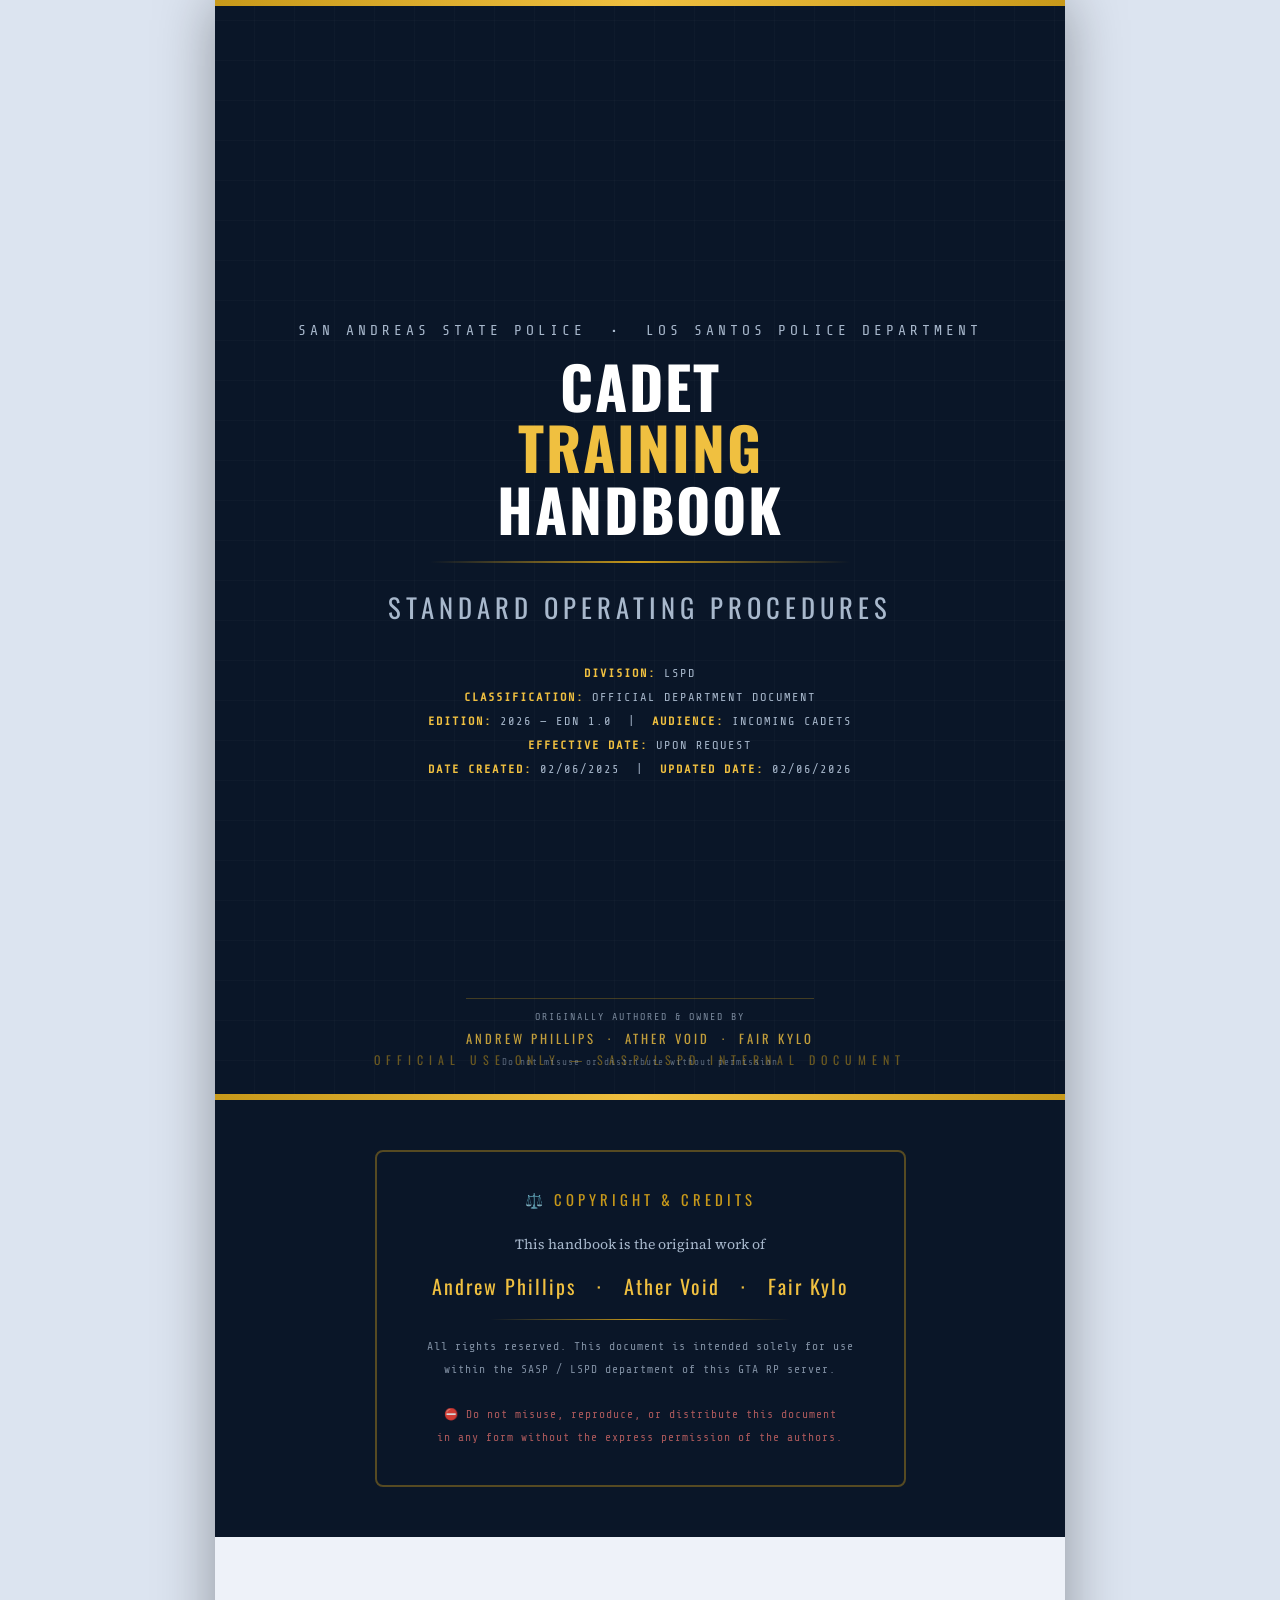
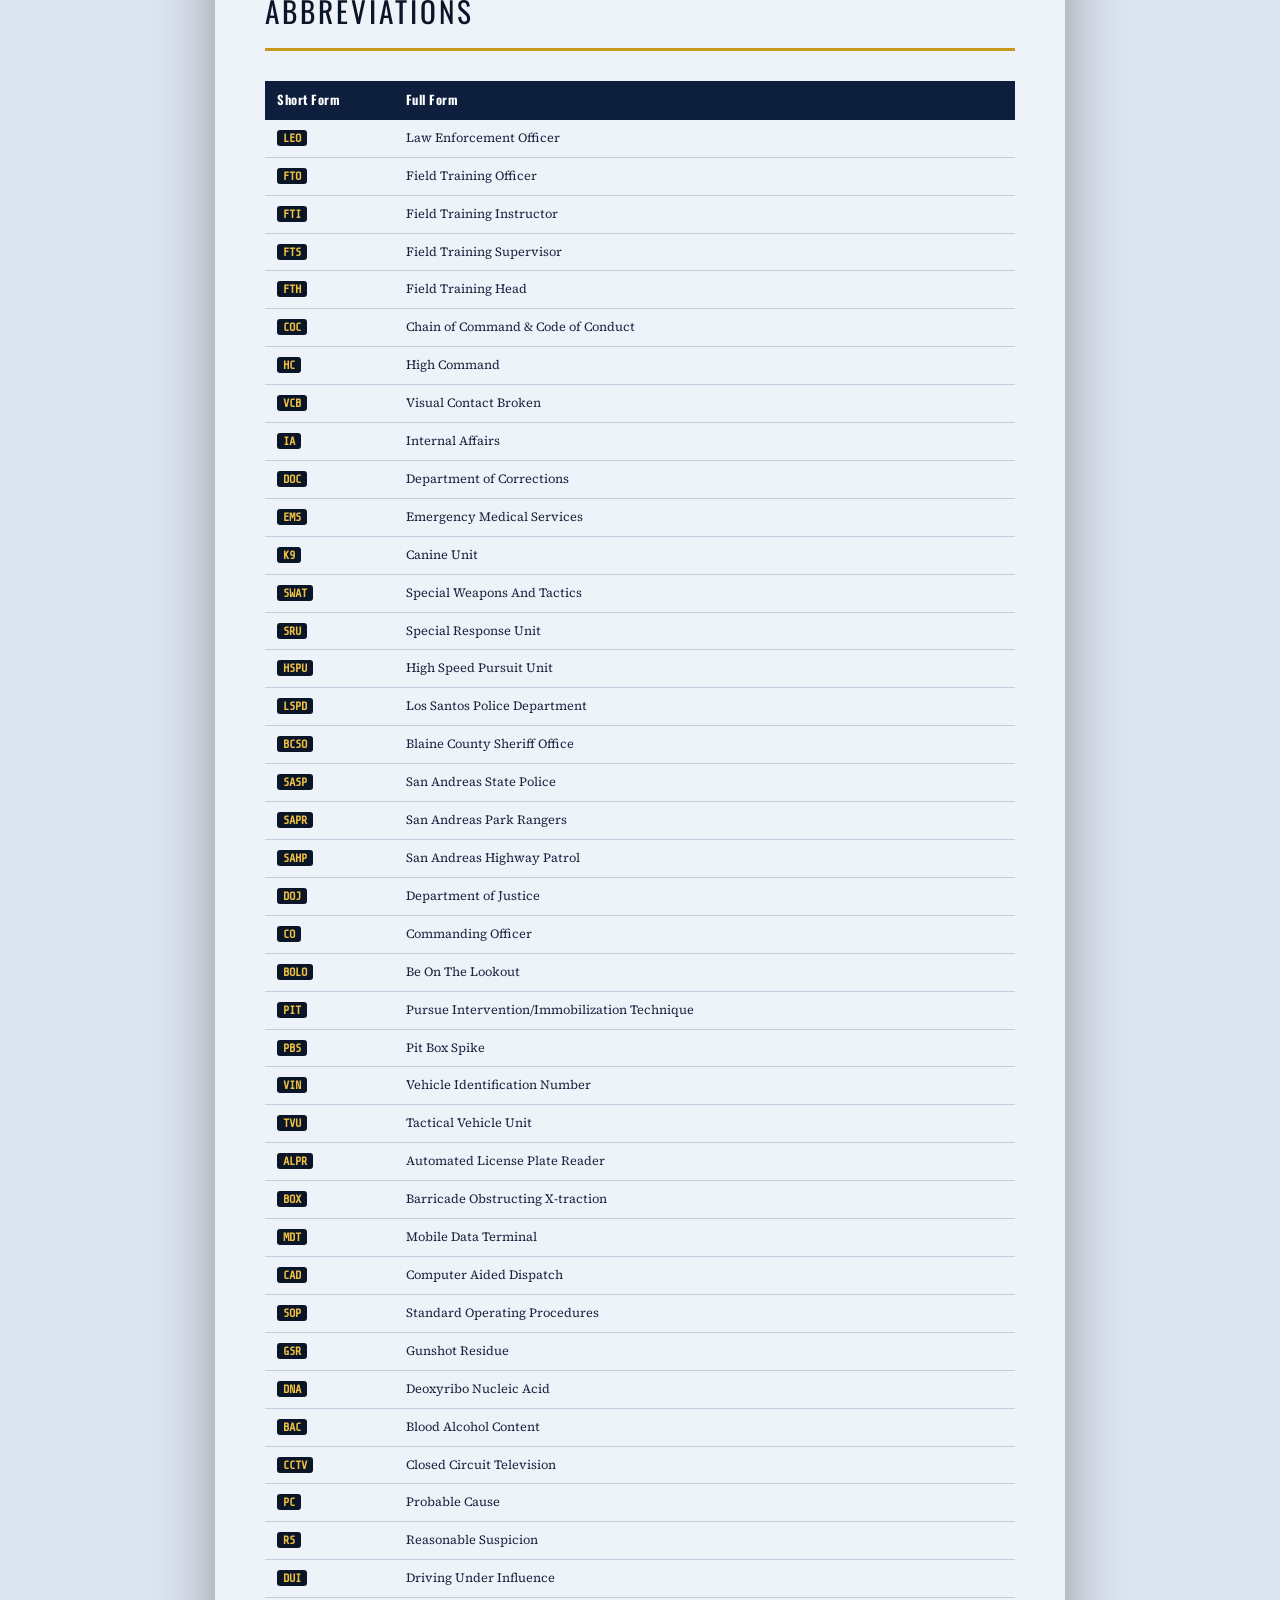
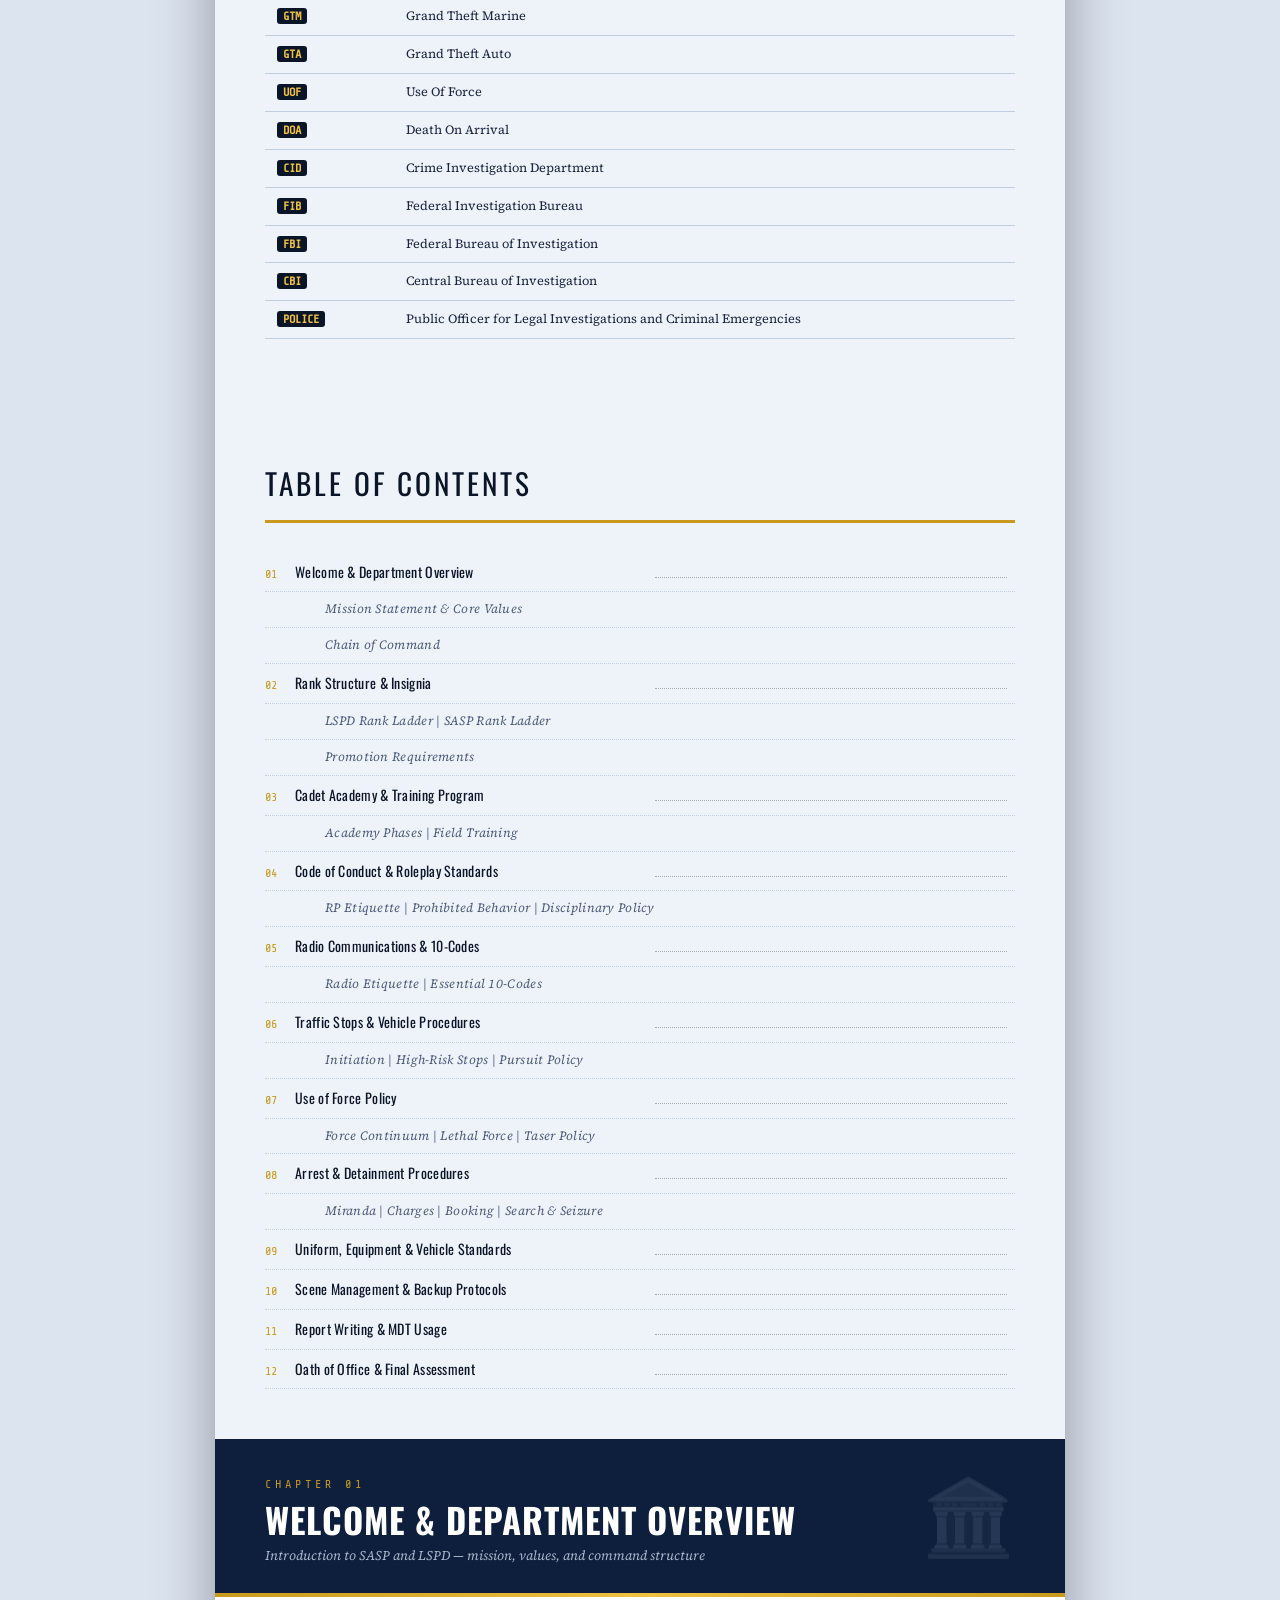
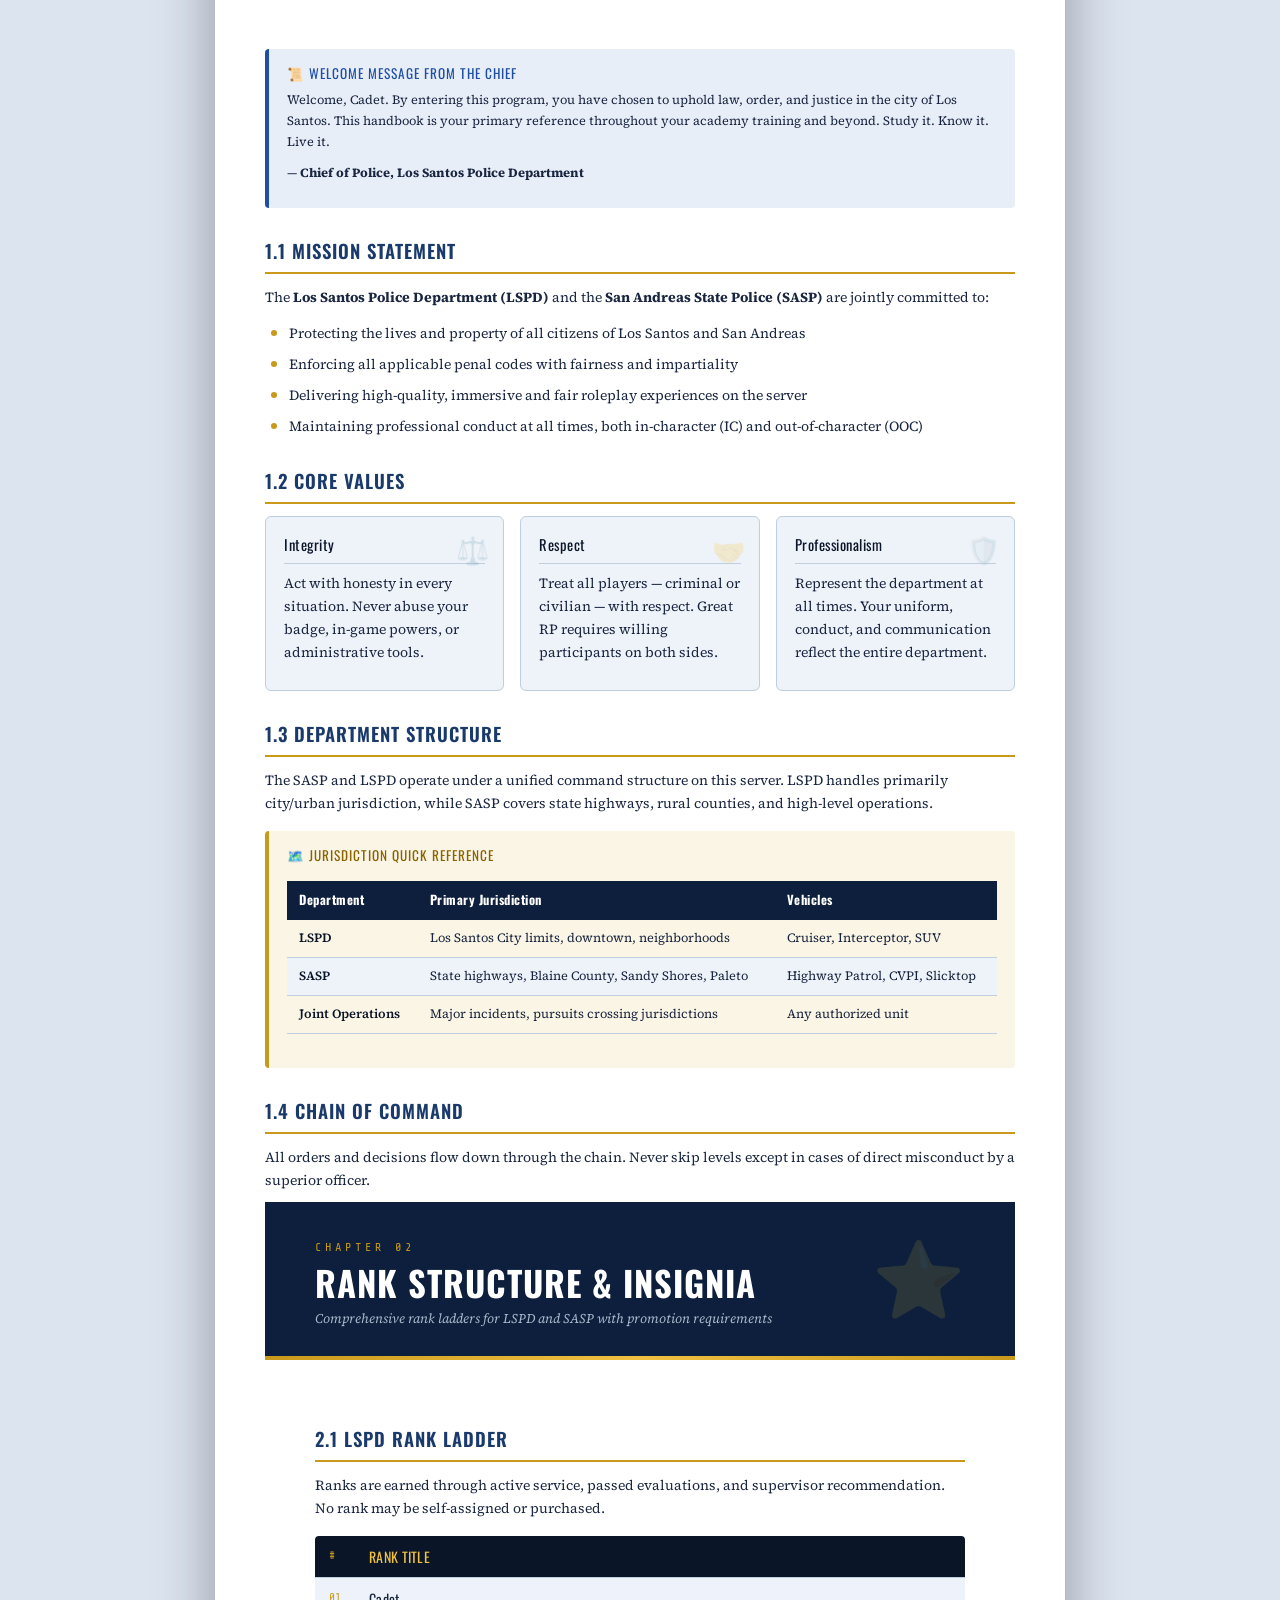
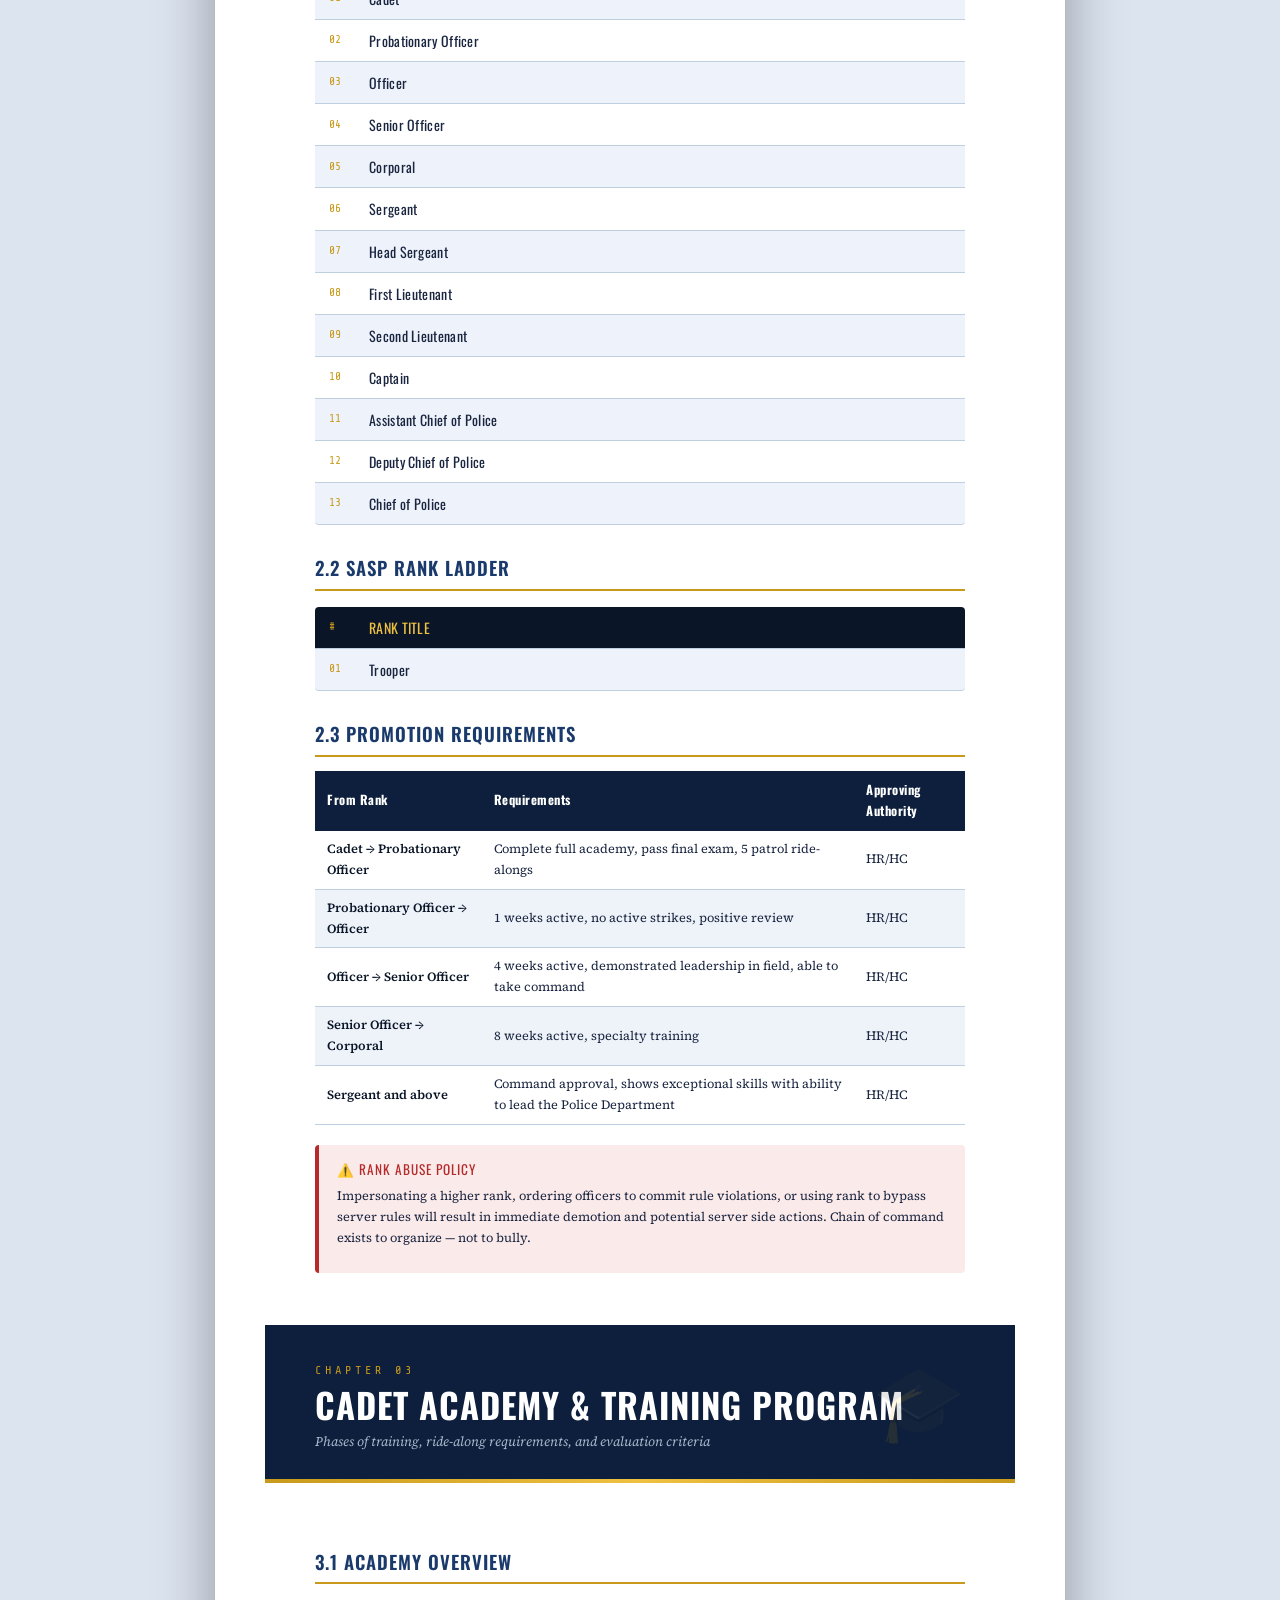
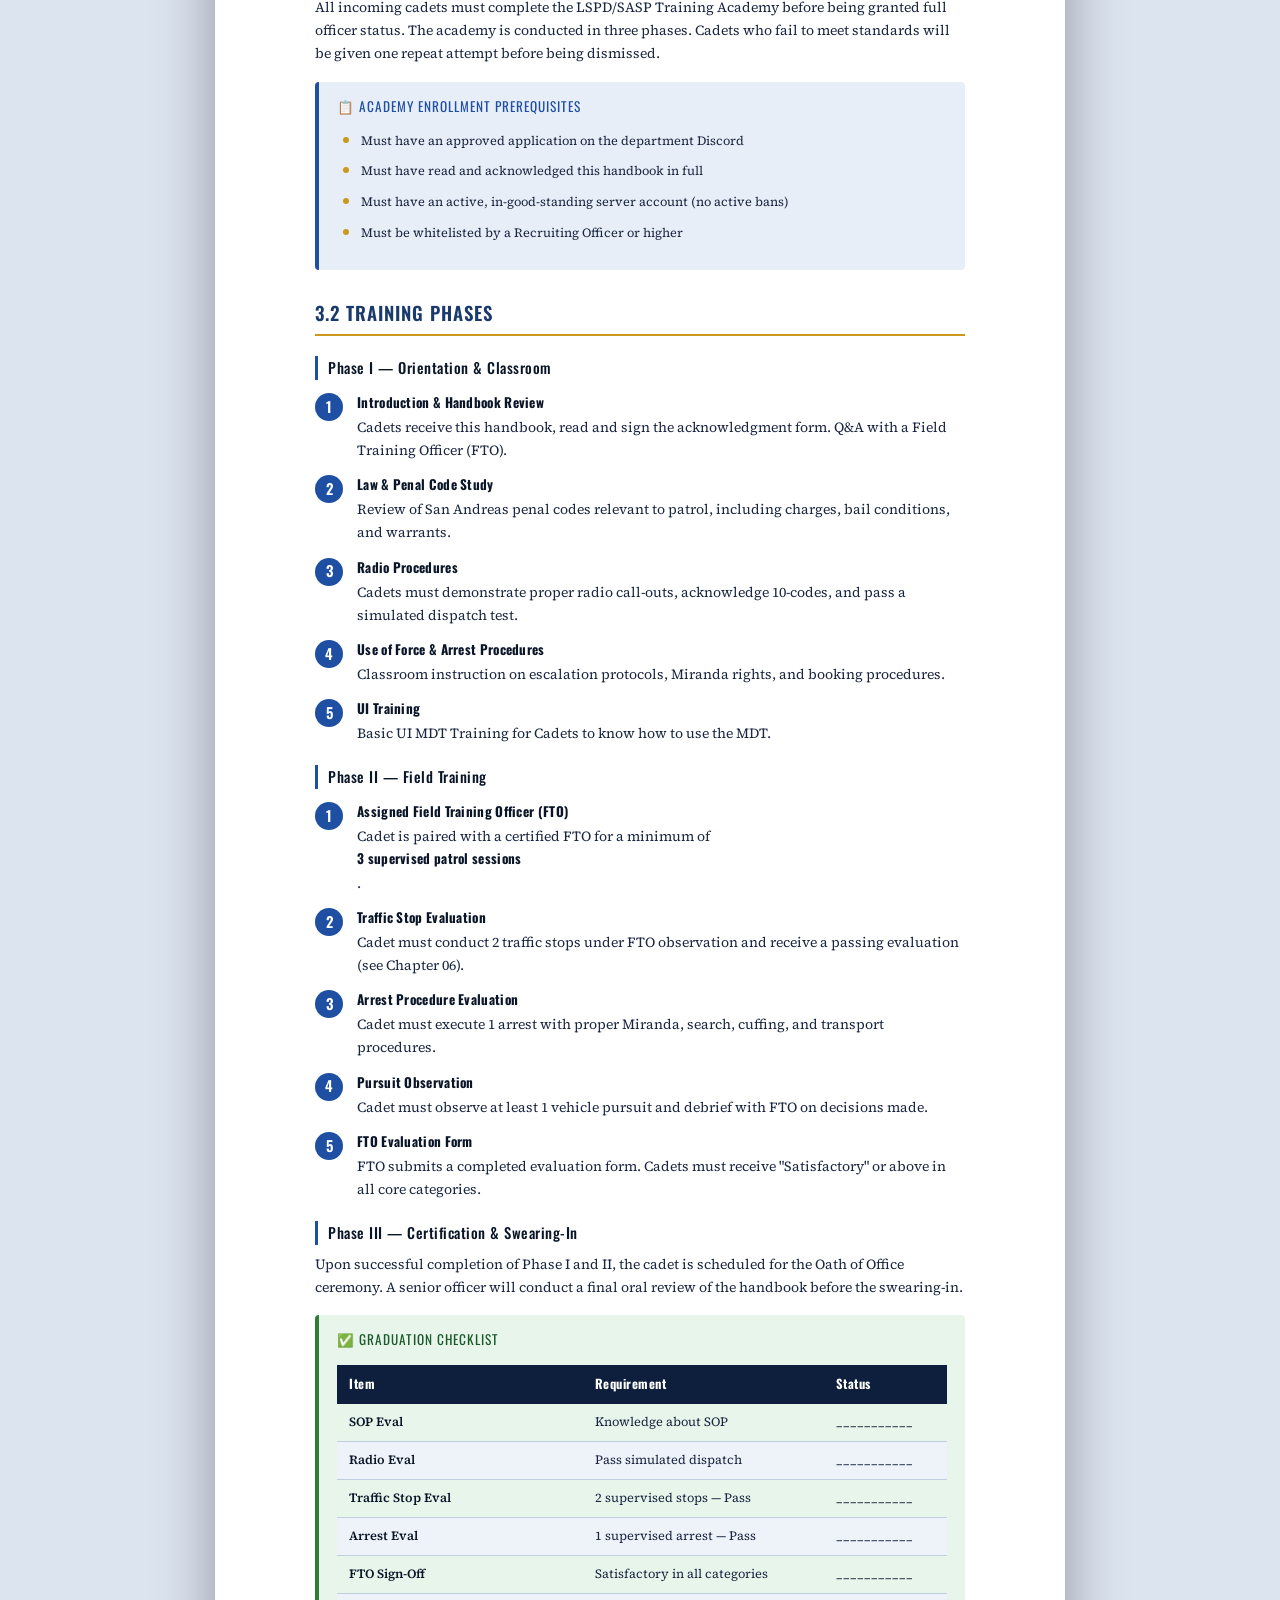
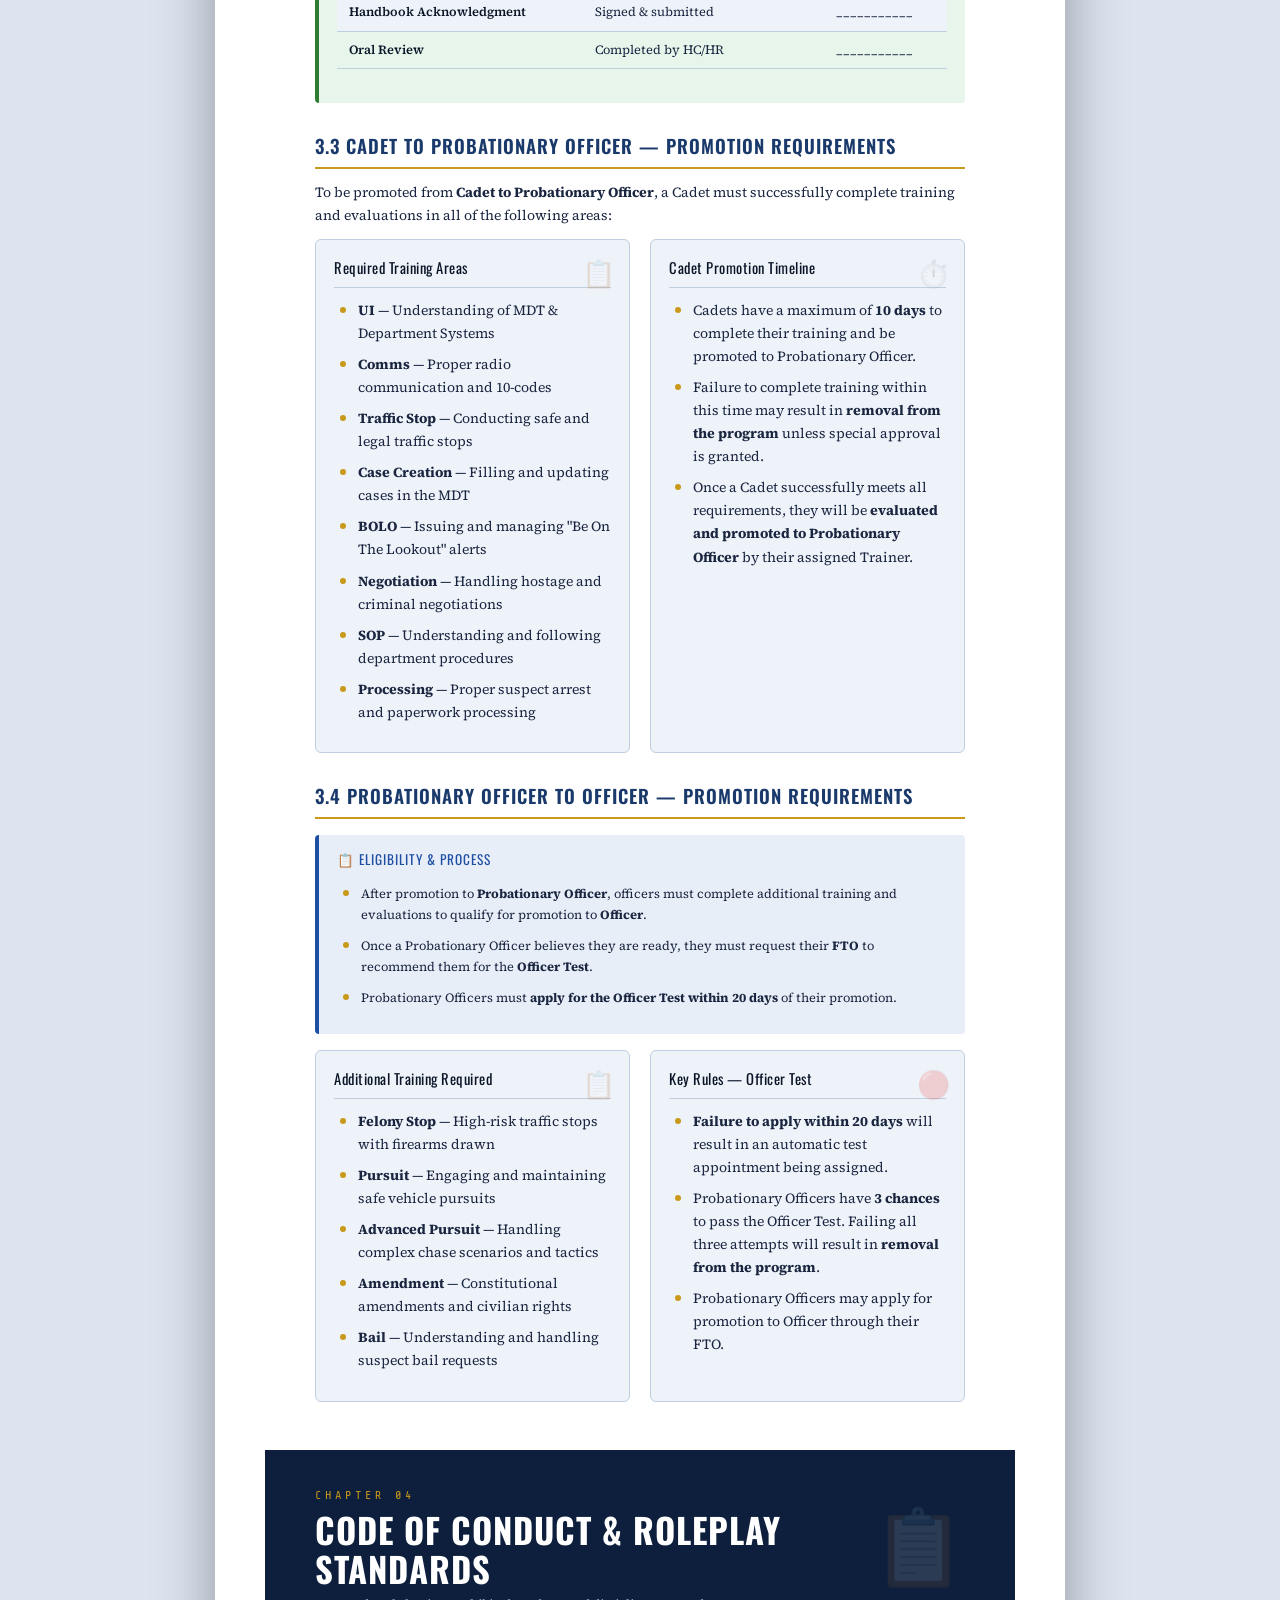
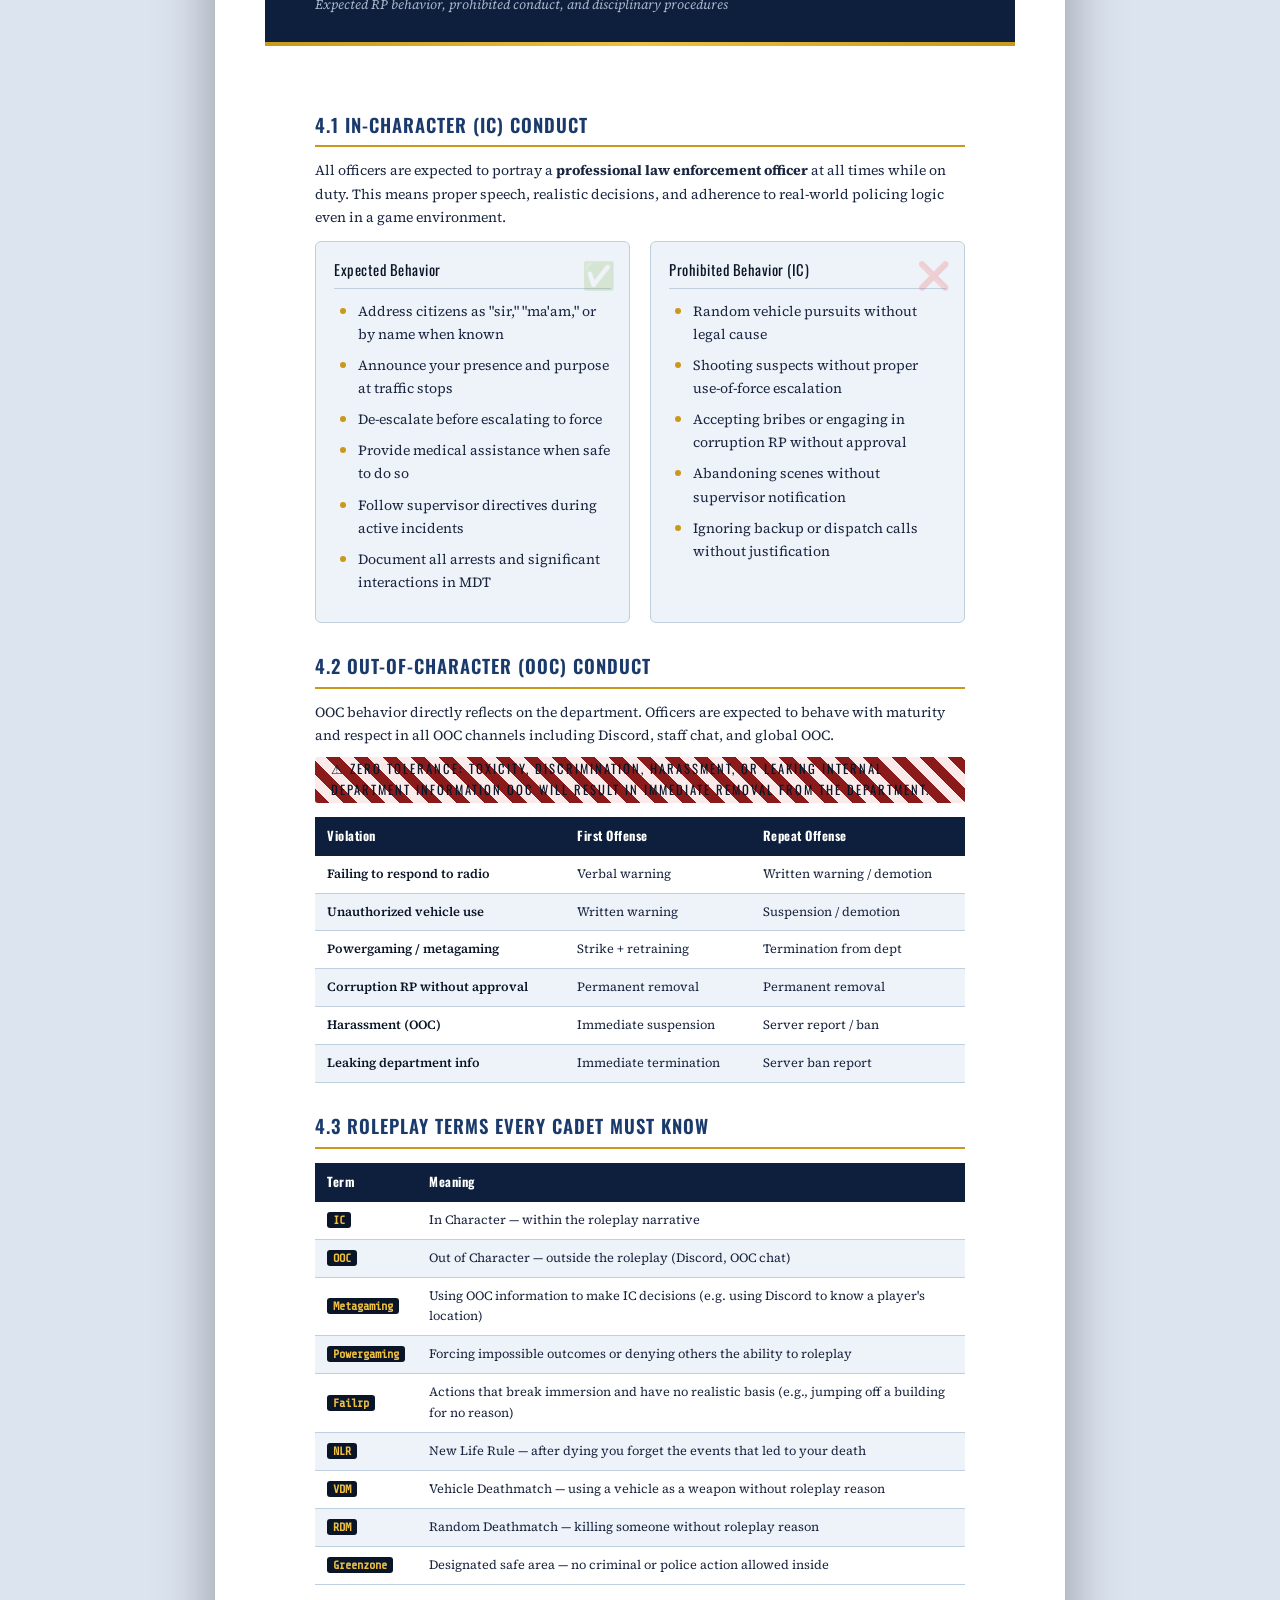
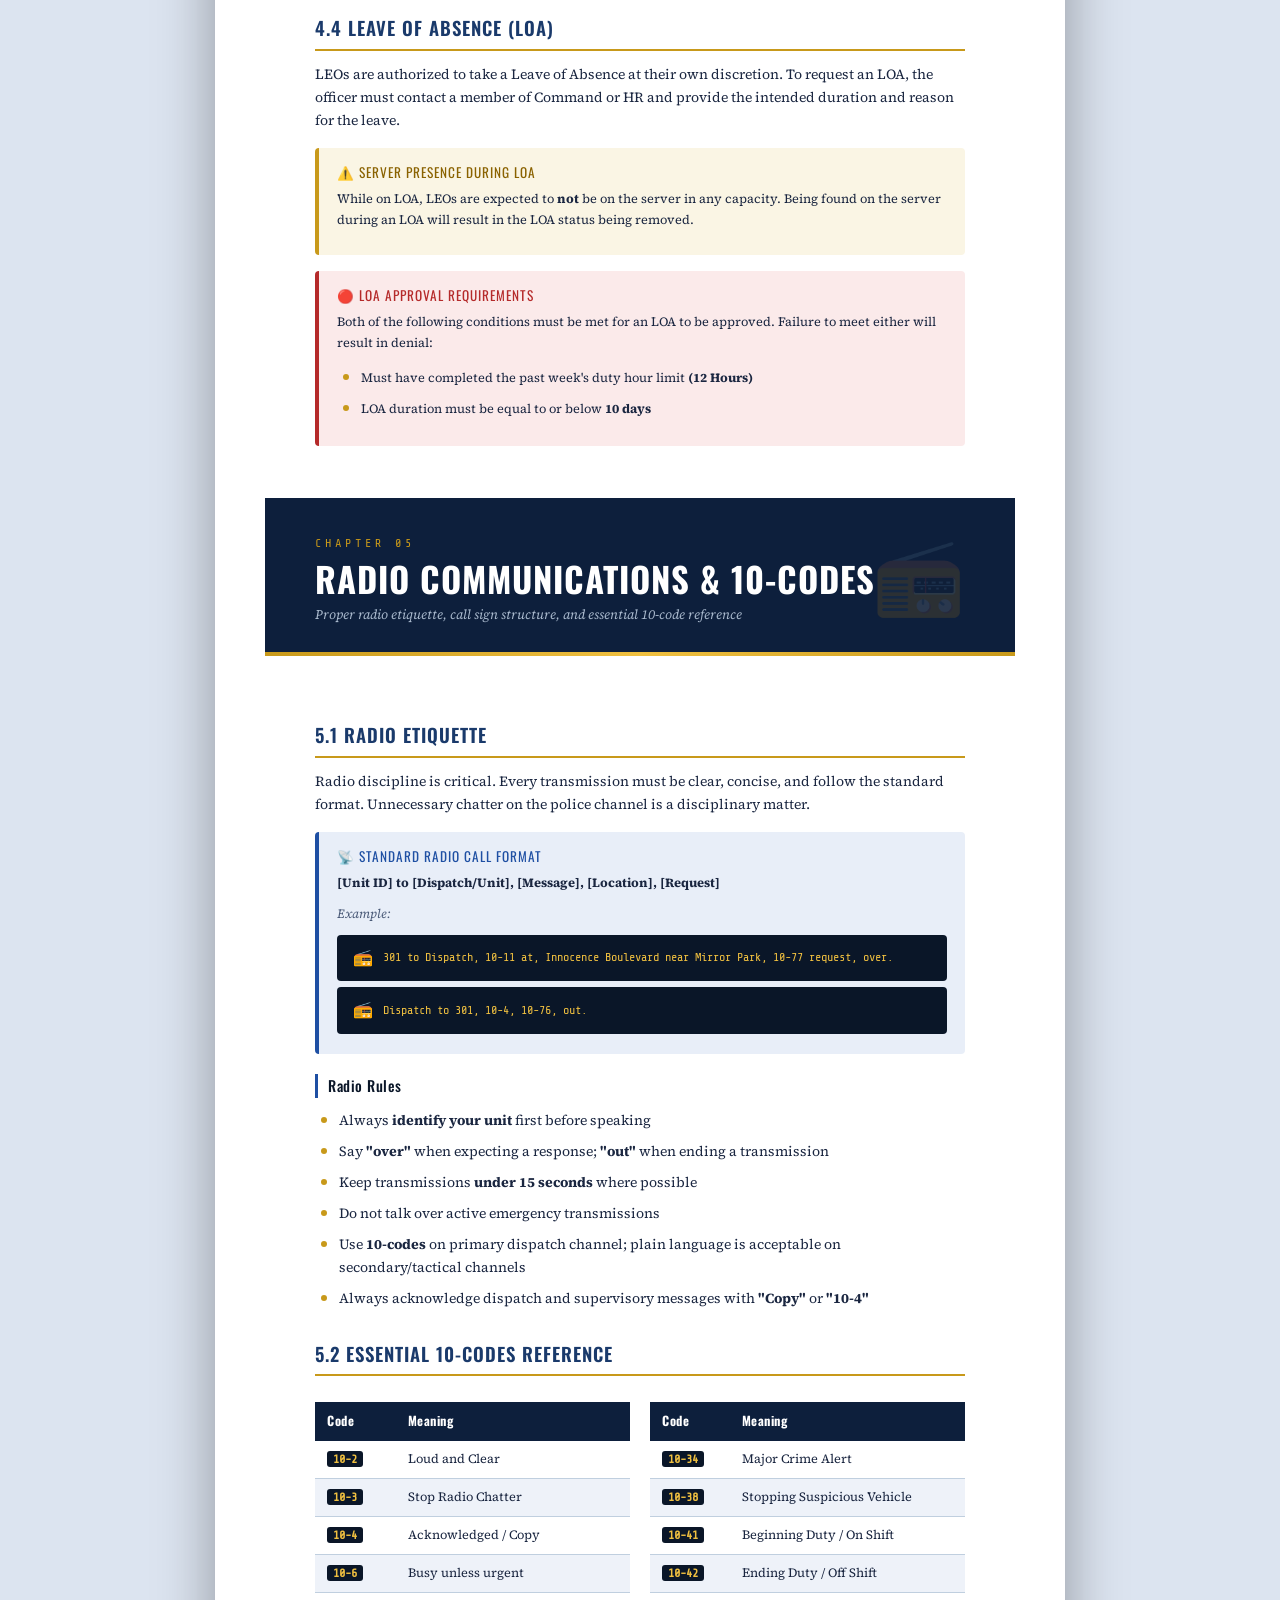
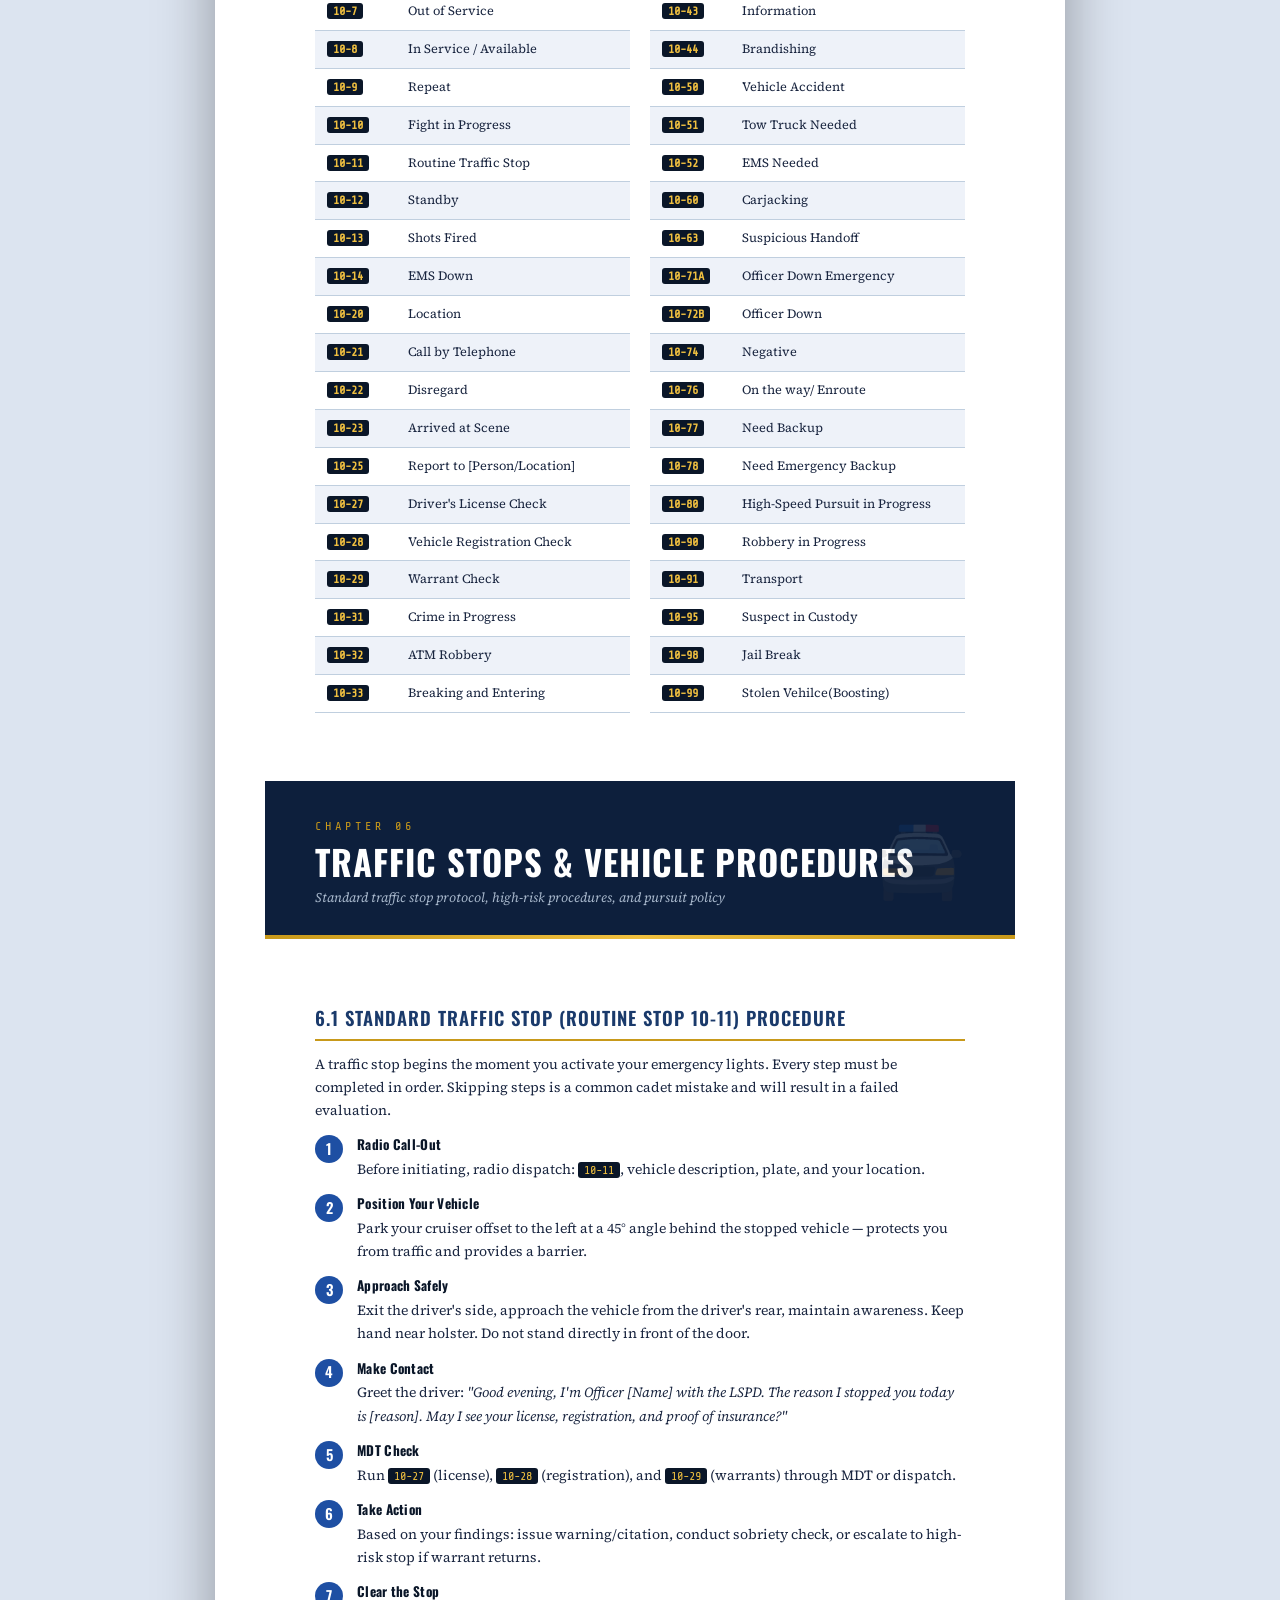
==== lspd/cadethandbook.html @ f1c89726 "Add files via upload" ====
<!DOCTYPE html>
<html lang="en">
<head>
<meta charset="UTF-8">
<meta name="viewport" content="width=device-width, initial-scale=1.0">
<title>SASP / LSPD Cadet Handbook — GTA RP Server</title>
<style>
  @import url('https://fonts.googleapis.com/css2?family=Oswald:wght@400;500;600;700&family=Source+Serif+4:ital,wght@0,300;0,400;0,600;1,400&family=Share+Tech+Mono&display=swap');

  :root {
    --navy:    #0a1628;
    --dark:    #0d1f3c;
    --blue:    #1a3a6b;
    --royal:   #1e4fa3;
    --gold:    #c8991a;
    --gold-lt: #f0c040;
    --silver:  #a8b8cc;
    --white:   #f5f8ff;
    --text:    #1a2640;
    --muted:   #4a5a78;
    --danger:  #8b1a1a;
    --green:   #1a5a2a;
    --light-bg:#eef2f9;
    --border:  #c0cfdf;
  }

  * { box-sizing: border-box; margin: 0; padding: 0; }

  body {
    font-family: 'Source Serif 4', Georgia, serif;
    background: #dce4f0;
    color: var(--text);
    font-size: 10.5pt;
    line-height: 1.65;
  }

  /* ── PAGE WRAPPER ── */
  .page {
    width: 100%;
    max-width: 850px;
    margin: 0 auto;
    background: white;
    box-shadow: 0 0 60px rgba(0,0,0,.35);
  }

  /* ══ COVER PAGE ══ */
  .cover {
    background: var(--navy);
    color: white;
    min-height: 1100px;
    display: flex;
    flex-direction: column;
    align-items: center;
    justify-content: center;
    position: relative;
    overflow: hidden;
    padding: 60px 40px;
  }
  .cover::before {
    content: '';
    position: absolute;
    inset: 0;
    background:
      repeating-linear-gradient(0deg, transparent, transparent 39px, rgba(255,255,255,.04) 40px),
      repeating-linear-gradient(90deg, transparent, transparent 39px, rgba(255,255,255,.04) 40px);
  }
  .cover::after {
    content: '';
    position: absolute;
    bottom: 0; left: 0; right: 0;
    height: 6px;
    background: linear-gradient(90deg, var(--gold), var(--gold-lt), var(--gold));
  }
  .cover-stripe {
    position: absolute;
    top: 0; left: 0; right: 0;
    height: 6px;
    background: linear-gradient(90deg, var(--gold), var(--gold-lt), var(--gold));
  }

  /* Badge SVG wrapper */
  .badge-wrap { position: relative; z-index: 2; margin-bottom: 28px; }

  .cover-subtitle-top {
    font-family: 'Share Tech Mono', monospace;
    font-size: 11pt;
    letter-spacing: 4px;
    color: var(--silver);
    text-transform: uppercase;
    margin-bottom: 12px;
    position: relative; z-index: 2;
  }
  .cover-title {
    font-family: 'Oswald', sans-serif;
    font-size: 44pt;
    font-weight: 700;
    letter-spacing: 2px;
    text-transform: uppercase;
    color: white;
    text-align: center;
    line-height: 1.05;
    position: relative; z-index: 2;
  }
  .cover-title span { color: var(--gold-lt); }
  .cover-divider {
    width: min(420px, 80%);
    height: 2px;
    background: linear-gradient(90deg, transparent, var(--gold), transparent);
    margin: 22px auto;
    position: relative; z-index: 2;
  }
  .cover-doc-title {
    font-family: 'Oswald', sans-serif;
    font-size: 20pt;
    letter-spacing: 5px;
    text-transform: uppercase;
    color: var(--silver);
    text-align: center;
    position: relative; z-index: 2;
  }
  .cover-meta {
    margin-top: 32px;
    font-family: 'Share Tech Mono', monospace;
    font-size: 9pt;
    color: var(--silver);
    text-align: center;
    letter-spacing: 2px;
    line-height: 2;
    position: relative; z-index: 2;
  }
  .cover-meta strong { color: var(--gold-lt); }
  .cover-classified {
    position: absolute;
    bottom: 30px;
    font-family: 'Oswald', sans-serif;
    font-size: 9pt;
    letter-spacing: 6px;
    color: rgba(200,153,26,.5);
    text-transform: uppercase;
    z-index: 2;
  }

  /* ══ SECTION / CHAPTER STRUCTURE ══ */
  .toc-page, .chapter, .section-page { page-break-before: always; }

  /* Chapter header banner */
  .ch-header {
    background: var(--dark);
    color: white;
    padding: 36px 50px 30px;
    position: relative;
    overflow: hidden;
  }
  .ch-header::after {
    content: '';
    position: absolute;
    bottom: 0; left: 0; right: 0;
    height: 4px;
    background: linear-gradient(90deg, var(--gold), var(--gold-lt), var(--gold));
  }
  .ch-num {
    font-family: 'Share Tech Mono', monospace;
    font-size: 9pt;
    letter-spacing: 4px;
    color: var(--gold);
    margin-bottom: 6px;
  }
  .ch-title {
    font-family: 'Oswald', sans-serif;
    font-size: 26pt;
    font-weight: 700;
    text-transform: uppercase;
    letter-spacing: 1px;
    line-height: 1.1;
  }
  .ch-desc {
    color: var(--silver);
    margin-top: 6px;
    font-size: 10pt;
    font-style: italic;
  }
  .ch-icon {
    position: absolute;
    right: 50px;
    top: 50%;
    transform: translateY(-50%);
    font-size: 56pt;
    opacity: .12;
  }

  /* Body content area */
  .ch-body { padding: 36px 50px; }

  /* ── Heading styles ── */
  h2 {
    font-family: 'Oswald', sans-serif;
    font-size: 14pt;
    font-weight: 600;
    text-transform: uppercase;
    letter-spacing: 1px;
    color: var(--blue);
    border-bottom: 2px solid var(--gold);
    padding-bottom: 5px;
    margin: 28px 0 12px;
  }
  h3 {
    font-family: 'Oswald', sans-serif;
    font-size: 11pt;
    font-weight: 500;
    color: var(--navy);
    margin: 20px 0 8px;
    letter-spacing: .5px;
    padding-left: 10px;
    border-left: 3px solid var(--royal);
  }
  h4 {
    font-family: 'Oswald', sans-serif;
    font-size: 10pt;
    color: var(--muted);
    margin: 14px 0 6px;
    letter-spacing: 1px;
    text-transform: uppercase;
  }
  p { margin-bottom: 10px; }

  /* ── Lists ── */
  ul, ol { margin: 8px 0 12px 24px; }
  li { margin-bottom: 5px; }
  ul li::marker { color: var(--gold); font-size: 12pt; }
  ol li::marker { color: var(--royal); font-weight: 600; }

  /* ── Info boxes ── */
  .box {
    border-radius: 4px;
    padding: 14px 18px;
    margin: 16px 0;
    font-size: 9.5pt;
  }
  .box-blue  { background: #e8eef8; border-left: 4px solid var(--royal); }
  .box-gold  { background: #faf5e4; border-left: 4px solid var(--gold); }
  .box-red   { background: #fbeaea; border-left: 4px solid #b52a2a; }
  .box-green { background: #e8f5eb; border-left: 4px solid #2e7d32; }
  .box-title { font-family: 'Oswald', sans-serif; font-size: 10pt; letter-spacing: 1px; text-transform: uppercase; margin-bottom: 5px; }
  .box-blue  .box-title { color: var(--royal); }
  .box-gold  .box-title { color: #8a6200; }
  .box-red   .box-title { color: #b52a2a; }
  .box-green .box-title { color: var(--green); }

  /* ── Tables ── */
  table { width: 100%; border-collapse: collapse; margin: 14px 0 20px; font-size: 9.5pt; }
  thead tr { background: var(--dark); color: white; }
  thead th { font-family: 'Oswald', sans-serif; font-size: 9.5pt; letter-spacing: .5px; padding: 9px 12px; text-align: left; }
  tbody tr:nth-child(even) { background: var(--light-bg); }
  tbody tr:hover { background: #dce8f8; }
  td { padding: 8px 12px; border-bottom: 1px solid var(--border); }
  td:first-child { font-weight: 600; color: var(--navy); }

  /* ── Code / Radio ── */
  code {
    font-family: 'Share Tech Mono', monospace;
    background: var(--navy);
    color: var(--gold-lt);
    padding: 1px 6px;
    border-radius: 3px;
    font-size: 9pt;
  }

  /* ── Rank Badge Chip ── */
  .rank-chip {
    display: inline-flex;
    align-items: center;
    gap: 7px;
    background: var(--navy);
    color: white;
    padding: 4px 12px;
    border-radius: 3px;
    font-family: 'Oswald', sans-serif;
    font-size: 9.5pt;
    letter-spacing: .5px;
    margin: 3px 4px;
    border: 1px solid var(--royal);
  }
  .rank-chip .dot { width: 8px; height: 8px; border-radius: 50%; background: var(--gold-lt); }

  /* ── Step boxes ── */
  .steps { counter-reset: step; margin: 12px 0; }
  .step {
    display: flex;
    gap: 14px;
    align-items: flex-start;
    margin-bottom: 12px;
  }
  .step-num {
    flex-shrink: 0;
    width: 28px; height: 28px;
    background: var(--royal);
    color: white;
    border-radius: 50%;
    font-family: 'Oswald', sans-serif;
    font-size: 11pt;
    font-weight: 600;
    display: flex;
    align-items: center;
    justify-content: center;
    margin-top: 1px;
  }
  .step-body strong { display: block; font-family: 'Oswald', sans-serif; font-size: 10pt; color: var(--navy); margin-bottom: 2px; letter-spacing: .3px; }

  /* ── Two-column layout ── */
  .two-col { display: grid; grid-template-columns: 1fr 1fr; gap: 20px; margin: 12px 0; }
  .three-col { display: grid; grid-template-columns: 1fr 1fr 1fr; gap: 16px; margin: 12px 0; }

  /* ── Visual Infographic Cards ── */
  .card {
    background: var(--light-bg);
    border: 1px solid var(--border);
    border-radius: 6px;
    padding: 16px 18px;
    position: relative;
  }
  .card-title {
    font-family: 'Oswald', sans-serif;
    font-size: 11pt;
    color: var(--navy);
    margin-bottom: 8px;
    padding-bottom: 6px;
    border-bottom: 1px solid var(--border);
    letter-spacing: .5px;
  }
  .card-icon {
    position: absolute;
    top: 12px; right: 14px;
    font-size: 20pt;
    opacity: .2;
  }

  /* ── Rank Ladder ── */
  .rank-ladder { margin: 16px 0; }
  .rank-row {
    display: flex;
    align-items: center;
    padding: 9px 14px;
    border-bottom: 1px solid var(--border);
    gap: 14px;
  }
  .rank-row:first-child { background: var(--navy); color: white; border-radius: 4px 4px 0 0; }
  .rank-row:last-child { border-radius: 0 0 4px 4px; }
  .rank-row:nth-child(even) { background: #eef2fa; }
  .rank-num { font-family: 'Share Tech Mono', monospace; font-size: 8.5pt; color: var(--gold); min-width: 26px; }
  .rank-title-col { font-family: 'Oswald', sans-serif; font-size: 10.5pt; flex: 1; letter-spacing: .3px; }
  .rank-row:first-child .rank-title-col { color: var(--gold-lt); }
  .rank-abbr { font-family: 'Share Tech Mono', monospace; font-size: 8.5pt; color: var(--muted); min-width: 50px; }
  .rank-stars { color: var(--gold); font-size: 9pt; min-width: 70px; text-align: right; }

  /* ── Signal callout ── */
  .signal {
    background: var(--navy);
    color: var(--gold-lt);
    font-family: 'Share Tech Mono', monospace;
    padding: 10px 16px;
    border-radius: 4px;
    font-size: 9pt;
    margin: 6px 0;
    display: flex;
    align-items: center;
    gap: 10px;
  }
  .signal::before { content: '📻'; font-size: 12pt; }

  /* ── Page footer ── */
  .doc-footer {
    background: var(--navy);
    color: var(--silver);
    padding: 14px 50px;
    display: flex;
    justify-content: space-between;
    align-items: center;
    font-family: 'Share Tech Mono', monospace;
    font-size: 8pt;
    letter-spacing: 1px;
    margin-top: 40px;
    border-top: 3px solid var(--gold);
  }
  .doc-footer span { color: var(--gold); }

  /* ── TOC ── */
  .toc-page { background: var(--light-bg); min-height: 400px; padding: 50px; }
  .toc-header {
    font-family: 'Oswald', sans-serif;
    font-size: 22pt;
    color: var(--navy);
    text-transform: uppercase;
    letter-spacing: 3px;
    border-bottom: 3px solid var(--gold);
    padding-bottom: 12px;
    margin-bottom: 30px;
  }
  .toc-entry {
    display: flex;
    align-items: baseline;
    gap: 0;
    padding: 7px 0;
    border-bottom: 1px dotted var(--border);
  }
  .toc-num { font-family: 'Share Tech Mono', monospace; font-size: 9pt; color: var(--gold); min-width: 30px; }
  .toc-name { font-family: 'Oswald', sans-serif; font-size: 10.5pt; color: var(--navy); flex: 1; letter-spacing: .3px; }
  .toc-dots { flex: 1; border-bottom: 1px dotted #aaa; margin: 0 8px 3px; }
  .toc-sub { padding-left: 30px; }
  .toc-sub .toc-name { font-family: 'Source Serif 4', serif; font-size: 9.5pt; font-style: italic; color: var(--muted); }

  /* ── Uniform diagram SVG ── */
  .infographic-block {
    background: var(--navy);
    border-radius: 6px;
    padding: 24px;
    color: white;
    margin: 16px 0;
    text-align: center;
  }
  .infographic-block h4 { color: var(--gold-lt); letter-spacing: 3px; margin-bottom: 16px; }

  /* ── Warning stripe ── */
  .warning-stripe {
    background: repeating-linear-gradient(
      45deg, #8b1a1a 0px, #8b1a1a 10px,
      #fbeaea 10px, #fbeaea 20px
    );
    padding: 2px 16px;
    font-family: 'Oswald', sans-serif;
    font-size: 9.5pt;
    letter-spacing: 2px;
    text-transform: uppercase;
    color: var(--navy);
    background-color: #fbeaea;
    border-radius: 3px;
    margin: 8px 0;
  }

  /* ══ SVG Badge ══ */
  .badge-svg { filter: drop-shadow(0 4px 18px rgba(200,153,26,.4)); }

  @media print {
    body { background: white; }
    .page { box-shadow: none; width: 100%; }
    .ch-header, .cover { -webkit-print-color-adjust: exact; print-color-adjust: exact; }
  }

  /* ══════════════════════════════════════════
     RESPONSIVE — TABLET (max 900px)
  ══════════════════════════════════════════ */
  @media (max-width: 900px) {
    body { font-size: 10pt; }

    .page {
      width: 100%;
      margin: 0;
      box-shadow: none;
    }

    .cover {
      min-height: unset;
      padding: 40px 24px 80px;
    }
    .cover-title { font-size: 32pt; }
    .cover-divider { width: 280px; }
    .cover-doc-title { font-size: 14pt; letter-spacing: 3px; }
    .cover-meta { font-size: 8pt; }
    .ch-icon { font-size: 38pt; right: 24px; }

    .ch-header { padding: 24px 28px 20px; }
    .ch-title { font-size: 20pt; }
    .ch-body { padding: 24px 28px; }

    .two-col { grid-template-columns: 1fr 1fr; gap: 14px; }
    .three-col { grid-template-columns: 1fr 1fr; gap: 14px; }

    .toc-page { padding: 30px 24px; }
    .infographic-block { overflow-x: auto; }
    .infographic-block svg { min-width: 500px; }

    table { font-size: 9pt; }
    th, td { padding: 7px 10px; }

    .box { padding: 14px 16px; }
    .steps { margin: 8px 0; }
  }

  /* ══════════════════════════════════════════
     RESPONSIVE — MOBILE (max 600px)
  ══════════════════════════════════════════ */
  @media (max-width: 600px) {
    body { font-size: 9.5pt; line-height: 1.6; }

    .page { width: 100%; margin: 0; box-shadow: none; border-radius: 0; }

    /* Cover */
    .cover { padding: 32px 18px 90px; min-height: unset; }
    .cover-subtitle-top { font-size: 8pt; letter-spacing: 2px; }
    .cover-title { font-size: 24pt; letter-spacing: 1px; }
    .cover-divider { width: 200px; margin: 16px auto; }
    .cover-doc-title { font-size: 11pt; letter-spacing: 2px; }
    .cover-meta { font-size: 7.5pt; line-height: 1.9; }
    .cover-classified { font-size: 7pt; letter-spacing: 3px; }
    .cover-stripe { height: 4px; }

    /* Chapter headers */
    .ch-header { padding: 18px 18px 16px; }
    .ch-num { font-size: 8pt; letter-spacing: 2px; }
    .ch-title { font-size: 16pt; }
    .ch-desc { font-size: 9pt; }
    .ch-icon { display: none; }
    .ch-body { padding: 18px 18px; }

    /* Headings */
    h2 { font-size: 11pt; margin: 20px 0 8px; }
    h3 { font-size: 10pt; }

    /* Grid layouts — stack to single column */
    .two-col,
    .three-col {
      grid-template-columns: 1fr;
      gap: 12px;
    }

    /* Cards */
    .card { padding: 14px; }
    .card-title { font-size: 10pt; }
    .card-icon { font-size: 20pt; }

    /* Tables — make scrollable */
    table { font-size: 8.5pt; display: block; overflow-x: auto; white-space: nowrap; -webkit-overflow-scrolling: touch; }
    th, td { padding: 6px 10px; white-space: normal; }
    /* Tables with fewer cols can wrap normally */
    table.no-scroll { display: table; white-space: normal; }

    /* Steps */
    .step { padding: 8px 0; }
    .step-num { width: 24px; height: 24px; font-size: 9pt; flex-shrink: 0; }
    .step-body { font-size: 9pt; }

    /* Boxes */
    .box { padding: 12px 14px; margin: 10px 0; }
    .box-title { font-size: 9.5pt; }

    /* TOC */
    .toc-page { padding: 20px 16px; min-height: unset; }
    .toc-header { font-size: 14pt; letter-spacing: 2px; margin-bottom: 16px; }
    .toc-entry { font-size: 9pt; padding: 5px 0; }
    .toc-dots { display: none; }
    .toc-sub { padding-left: 16px; }

    /* Warning stripe */
    .warning-stripe { font-size: 8.5pt; padding: 10px 12px; }

    /* Rank ladder */
    .rank-row { padding: 8px 10px; font-size: 9pt; }
    .rank-abbr, .rank-stars { display: none; }

    /* Footer */
    .doc-footer { font-size: 7pt; padding: 8px 16px; flex-direction: column; gap: 2px; text-align: center; }

    /* SVG / infographics — scroll container */
    .infographic-block { overflow-x: auto; -webkit-overflow-scrolling: touch; padding: 12px; }
    .infographic-block svg { min-width: 480px; }

    /* Inline flex pursuit code cards — stack */
    div[style*="display:flex"][style*="gap:12px"] {
      flex-direction: column !important;
    }

    /* Miranda / detention visual inline flex — stack */
    div[style*="display:flex"][style*="gap:0"] {
      flex-direction: column !important;
      border-radius: 8px;
    }
    div[style*="display:flex"][style*="gap:0"] > div[style*="width:4px"] {
      width: 100% !important;
      height: 4px !important;
    }

    /* Cover credits absolute bottom — adjust */
    div[style*="position: absolute; bottom: 28px"] {
      position: relative !important;
      bottom: auto !important;
      margin-top: 24px;
    }

    /* Code signals */
    .signal { font-size: 8pt; padding: 10px 12px; }

    /* Paragraph spacing */
    p { margin-bottom: 8px; }
    ul, ol { padding-left: 18px; }
    li { margin-bottom: 4px; }
  }

  /* ══════════════════════════════════════════
     RESPONSIVE — SMALL MOBILE (max 400px)
  ══════════════════════════════════════════ */
  @media (max-width: 400px) {
    .cover-title { font-size: 20pt; }
    .ch-title { font-size: 14pt; }
    h2 { font-size: 10.5pt; }
    .ch-body { padding: 14px; }
    .ch-header { padding: 14px; }
    .toc-page { padding: 16px 12px; }
  }
</style>
</head>
<body>
<div class="page">

<!-- ═══════════════════════════════════════════════
     COVER PAGE
════════════════════════════════════════════════════ -->
<div class="cover">
  <div class="cover-stripe"></div>

  <div class="cover-subtitle-top">San Andreas State Police &nbsp;•&nbsp; Los Santos Police Department</div>
  <div class="cover-title">CADET<br><span>TRAINING</span><br>HANDBOOK</div>
  <div class="cover-divider"></div>
  <div class="cover-doc-title">Standard Operating Procedures</div>

  <div class="cover-meta">
    <strong>DIVISION:</strong> LSPD<br>
    <strong>CLASSIFICATION:</strong> OFFICIAL DEPARTMENT DOCUMENT<br>
    <strong>EDITION:</strong> 2026 — EDN 1.0 &nbsp;|&nbsp; <strong>AUDIENCE:</strong> INCOMING CADETS<br>
    <strong>EFFECTIVE DATE:</strong> UPON REQUEST<br>
    <strong>DATE CREATED:</strong> 02/06/2025 &nbsp;|&nbsp; <strong>UPDATED DATE:</strong> 02/06/2026<br>

  </div>

  <div class="cover-classified">OFFICIAL USE ONLY — SASP/LSPD INTERNAL DOCUMENT</div>

  <div style="position: absolute; bottom: 28px; left: 0; right: 0; text-align: center; z-index: 2;">
    <div style="display: inline-block; border-top: 1px solid rgba(200,153,26,0.3); padding-top: 10px;">
      <div style="font-family:'Share Tech Mono',monospace; font-size: 7.5pt; color: rgba(168,184,204,0.7); letter-spacing: 2px; text-transform: uppercase;">
        Originally Authored &amp; Owned by
      </div>
      <div style="font-family:'Oswald',sans-serif; font-size: 9.5pt; color: rgba(240,192,64,0.8); letter-spacing: 3px; text-transform: uppercase; margin-top: 4px;">
        Andrew Phillips &nbsp;·&nbsp; Ather Void &nbsp;·&nbsp; Fair Kylo
      </div>
      <div style="font-family:'Share Tech Mono',monospace; font-size: 7pt; color: rgba(168,184,204,0.5); letter-spacing: 1px; margin-top: 5px;">
        Do not misuse or distribute without permission
      </div>
    </div>
  </div>
</div>

<div class="toc-page" style="display:flex; flex-direction:column; align-items:center; justify-content:center; min-height:300px; background: var(--navy); text-align:center; padding: 50px;">
  <div style="border: 2px solid rgba(200,153,26,0.4); border-radius: 8px; padding: 36px 50px; max-width: 600px;">
    <div style="font-family:'Oswald',sans-serif; font-size:11pt; letter-spacing:4px; color:var(--gold); text-transform:uppercase; margin-bottom:18px;">⚖️ Copyright &amp; Credits</div>
    <div style="font-family:'Source Serif 4',serif; font-size:10.5pt; color: var(--silver); line-height:2;">
      This handbook is the original work of
    </div>
    <div style="font-family:'Oswald',sans-serif; font-size:15pt; color: var(--gold-lt); letter-spacing:2px; margin: 12px 0;">
      Andrew Phillips &nbsp;&nbsp;·&nbsp;&nbsp; Ather Void &nbsp;&nbsp;·&nbsp;&nbsp; Fair Kylo
    </div>
    <div style="width: 300px; height: 1px; background: linear-gradient(90deg, transparent, var(--gold), transparent); margin: 16px auto;"></div>
    <div style="font-family:'Share Tech Mono',monospace; font-size:8.5pt; color: rgba(168,184,204,0.75); line-height:2; letter-spacing:1px;">
      All rights reserved. This document is intended solely for use<br>
      within the SASP / LSPD department of this GTA RP server.<br><br>
      <span style="color: rgba(200,100,100,0.85);">⛔ Do not misuse, reproduce, or distribute this document<br>
      in any form without the express permission of the authors.</span>
    </div>
  </div>
</div>

<div class="toc-page">
  <div class="toc-header">Abbreviations</div>
    <table>
      <thead><tr><th>Short Form</th><th>Full Form</th></tr></thead>
      <tbody>
        <tr><td><code>LEO</code></td><td>Law Enforcement Officer</td></tr>
        <tr><td><code>FTO</code></td><td>Field Training Officer</td></tr>
        <tr><td><code>FTI</code></td><td>Field Training Instructor</td></tr>
        <tr><td><code>FTS</code></td><td>Field Training Supervisor</td></tr>
        <tr><td><code>FTH</code></td><td>Field Training Head</td></tr>
        <tr><td><code>COC</code></td><td>Chain of Command & Code of Conduct</td></tr>
        <tr><td><code>HC</code></td><td>High Command</td></tr>
        <tr><td><code>VCB</code></td><td>Visual Contact Broken</td></tr>
        <tr><td><code>IA</code></td><td>Internal Affairs</td></tr>
        <tr><td><code>DOC</code></td><td>Department of Corrections</td></tr>
        <tr><td><code>EMS</code></td><td>Emergency Medical Services</td></tr>
        <tr><td><code>K9</code></td><td>Canine Unit</td></tr>
        <tr><td><code>SWAT</code></td><td>Special Weapons And Tactics</td></tr>
        <tr><td><code>SRU</code></td><td>Special Response Unit</td></tr>
        <tr><td><code>HSPU</code></td><td>High Speed Pursuit Unit</td></tr>
        <tr><td><code>LSPD</code></td><td>Los Santos Police Department</td></tr>
        <tr><td><code>BCSO</code></td><td>Blaine County Sheriff Office</td></tr>
        <tr><td><code>SASP</code></td><td>San Andreas State Police</td></tr>
        <tr><td><code>SAPR</code></td><td>San Andreas Park Rangers</td></tr>
        <tr><td><code>SAHP</code></td><td>San Andreas Highway Patrol</td></tr>
        <tr><td><code>DOJ</code></td><td>Department of Justice</td></tr>
        <tr><td><code>CO</code></td><td>Commanding Officer</td></tr>
        <tr><td><code>BOLO</code></td><td>Be On The Lookout</td></tr>
        <tr><td><code>PIT</code></td><td>Pursue Intervention/Immobilization Technique</td></tr>
        <tr><td><code>PBS</code></td><td>Pit Box Spike</td></tr>
        <tr><td><code>VIN</code></td><td>Vehicle Identification Number</td></tr>
        <tr><td><code>TVU</code></td><td>Tactical Vehicle Unit</td></tr>
        <tr><td><code>ALPR</code></td><td>Automated License Plate Reader</td></tr>
        <tr><td><code>BOX</code></td><td>Barricade Obstructing X-traction</td></tr>
        <tr><td><code>MDT</code></td><td>Mobile Data Terminal</td></tr>
        <tr><td><code>CAD</code></td><td>Computer Aided Dispatch</td></tr>
        <tr><td><code>SOP</code></td><td>Standard Operating Procedures</td></tr>
        <tr><td><code>GSR</code></td><td>Gunshot Residue</td></tr>
        <tr><td><code>DNA</code></td><td>Deoxyribo Nucleic Acid</td></tr>
        <tr><td><code>BAC</code></td><td>Blood Alcohol Content</td></tr>
        <tr><td><code>CCTV</code></td><td>Closed Circuit Television</td></tr>
        <tr><td><code>PC</code></td><td>Probable Cause</td></tr>
        <tr><td><code>RS</code></td><td>Reasonable Suspicion</td></tr>
        <tr><td><code>DUI</code></td><td>Driving Under Influence</td></tr>
        <tr><td><code>GTM</code></td><td>Grand Theft Marine</td></tr>
        <tr><td><code>GTA</code></td><td>Grand Theft Auto</td></tr>
        <tr><td><code>UOF</code></td><td>Use Of Force</td></tr>
        <tr><td><code>DOA</code></td><td>Death On Arrival</td></tr>
        <tr><td><code>CID</code></td><td>Crime Investigation Department</td></tr>
        <tr><td><code>FIB</code></td><td>Federal Investigation Bureau</td></tr>
        <tr><td><code>FBI</code></td><td>Federal Bureau of Investigation</td></tr>
        <tr><td><code>CBI</code></td><td>Central Bureau of Investigation</td></tr>
        <tr><td><code>POLICE</code></td><td>Public Officer for Legal Investigations and Criminal Emergencies</td></tr>
      </tbody>
    </table>
  </div>


<!-- ═══════════════════════════════════════════════
     TABLE OF CONTENTS
════════════════════════════════════════════════════ -->
<div class="toc-page">
  <div class="toc-header">Table of Contents</div>

  <div class="toc-entry">
    <span class="toc-num">01</span>
    <span class="toc-name">Welcome &amp; Department Overview</span>
    <span class="toc-dots"></span>
  </div>
  <div class="toc-entry toc-sub">
    <span class="toc-num"></span>
    <span class="toc-name">Mission Statement &amp; Core Values</span>
  </div>
  <div class="toc-entry toc-sub">
    <span class="toc-num"></span>
    <span class="toc-name">Chain of Command</span>
  </div>

  <div class="toc-entry">
    <span class="toc-num">02</span>
    <span class="toc-name">Rank Structure &amp; Insignia</span>
    <span class="toc-dots"></span>
  </div>
  <div class="toc-entry toc-sub">
    <span class="toc-num"></span>
    <span class="toc-name">LSPD Rank Ladder | SASP Rank Ladder</span>
  </div>
  <div class="toc-entry toc-sub">
    <span class="toc-num"></span>
    <span class="toc-name">Promotion Requirements</span>
  </div>

  <div class="toc-entry">
    <span class="toc-num">03</span>
    <span class="toc-name">Cadet Academy &amp; Training Program</span>
    <span class="toc-dots"></span>
  </div>
  <div class="toc-entry toc-sub">
    <span class="toc-num"></span>
    <span class="toc-name">Academy Phases | Field Training</span>
  </div>

  <div class="toc-entry">
    <span class="toc-num">04</span>
    <span class="toc-name">Code of Conduct &amp; Roleplay Standards</span>
    <span class="toc-dots"></span>
  </div>
  <div class="toc-entry toc-sub">
    <span class="toc-num"></span>
    <span class="toc-name">RP Etiquette | Prohibited Behavior | Disciplinary Policy</span>
  </div>

  <div class="toc-entry">
    <span class="toc-num">05</span>
    <span class="toc-name">Radio Communications &amp; 10-Codes</span>
    <span class="toc-dots"></span>
  </div>
  <div class="toc-entry toc-sub">
    <span class="toc-num"></span>
    <span class="toc-name">Radio Etiquette | Essential 10-Codes</span>
  </div>

  <div class="toc-entry">
    <span class="toc-num">06</span>
    <span class="toc-name">Traffic Stops &amp; Vehicle Procedures</span>
    <span class="toc-dots"></span>
  </div>
  <div class="toc-entry toc-sub">
    <span class="toc-num"></span>
    <span class="toc-name">Initiation | High-Risk Stops | Pursuit Policy</span>
  </div>

  <div class="toc-entry">
    <span class="toc-num">07</span>
    <span class="toc-name">Use of Force Policy</span>
    <span class="toc-dots"></span>
  </div>
  <div class="toc-entry toc-sub">
    <span class="toc-num"></span>
    <span class="toc-name">Force Continuum | Lethal Force | Taser Policy</span>
  </div>

  <div class="toc-entry">
    <span class="toc-num">08</span>
    <span class="toc-name">Arrest &amp; Detainment Procedures</span>
    <span class="toc-dots"></span>
  </div>
  <div class="toc-entry toc-sub">
    <span class="toc-num"></span>
    <span class="toc-name">Miranda | Charges | Booking | Search &amp; Seizure</span>
  </div>

  <div class="toc-entry">
    <span class="toc-num">09</span>
    <span class="toc-name">Uniform, Equipment &amp; Vehicle Standards</span>
    <span class="toc-dots"></span>
  </div>
  <div class="toc-entry">
    <span class="toc-num">10</span>
    <span class="toc-name">Scene Management &amp; Backup Protocols</span>
    <span class="toc-dots"></span>
  </div>
  <div class="toc-entry">
    <span class="toc-num">11</span>
    <span class="toc-name">Report Writing &amp; MDT Usage</span>
    <span class="toc-dots"></span>
  </div>
  <div class="toc-entry">
    <span class="toc-num">12</span>
    <span class="toc-name">Oath of Office &amp; Final Assessment</span>
    <span class="toc-dots"></span>
  </div>
</div>


<!-- ═══════════════════════════════════════════════
     CHAPTER 1 — WELCOME & OVERVIEW
════════════════════════════════════════════════════ -->
<div class="chapter">
  <div class="ch-header">
    <div class="ch-num">CHAPTER 01</div>
    <div class="ch-title">Welcome &amp; Department Overview</div>
    <div class="ch-desc">Introduction to SASP and LSPD — mission, values, and command structure</div>
    <div class="ch-icon">🏛️</div>
  </div>
  <div class="ch-body">

    <div class="box box-blue">
      <div class="box-title">📜 Welcome Message from the Chief</div>
      <p>Welcome, Cadet. By entering this program, you have chosen to uphold law, order, and justice in the city of Los Santos. This handbook is your primary reference throughout your academy training and beyond. Study it. Know it. Live it.</p>
      <p>— <strong>Chief of Police, Los Santos Police Department</strong></p>
    </div>

    <h2>1.1 Mission Statement</h2>
    <p>The <strong>Los Santos Police Department (LSPD)</strong> and the <strong>San Andreas State Police (SASP)</strong> are jointly committed to:</p>
    <ul>
      <li>Protecting the lives and property of all citizens of Los Santos and San Andreas</li>
      <li>Enforcing all applicable penal codes with fairness and impartiality</li>
      <li>Delivering high-quality, immersive and fair roleplay experiences on the server</li>
      <li>Maintaining professional conduct at all times, both in-character (IC) and out-of-character (OOC)</li>
    </ul>

    <h2>1.2 Core Values</h2>
    <div class="three-col">
      <div class="card">
        <div class="card-icon">⚖️</div>
        <div class="card-title">Integrity</div>
        <p>Act with honesty in every situation. Never abuse your badge, in-game powers, or administrative tools.</p>
      </div>
      <div class="card">
        <div class="card-icon">🤝</div>
        <div class="card-title">Respect</div>
        <p>Treat all players — criminal or civilian — with respect. Great RP requires willing participants on both sides.</p>
      </div>
      <div class="card">
        <div class="card-icon">🛡️</div>
        <div class="card-title">Professionalism</div>
        <p>Represent the department at all times. Your uniform, conduct, and communication reflect the entire department.</p>
      </div>
    </div>

    <h2>1.3 Department Structure</h2>
    <p>The SASP and LSPD operate under a unified command structure on this server. LSPD handles primarily city/urban jurisdiction, while SASP covers state highways, rural counties, and high-level operations.</p>

    <div class="box box-gold">
      <div class="box-title">🗺️ Jurisdiction Quick Reference</div>
      <table>
        <thead><tr><th>Department</th><th>Primary Jurisdiction</th><th>Vehicles</th></tr></thead>
        <tbody>
          <tr><td>LSPD</td><td>Los Santos City limits, downtown, neighborhoods</td><td>Cruiser, Interceptor, SUV</td></tr>
          <tr><td>SASP</td><td>State highways, Blaine County, Sandy Shores, Paleto</td><td>Highway Patrol, CVPI, Slicktop</td></tr>
          <tr><td>Joint Operations</td><td>Major incidents, pursuits crossing jurisdictions</td><td>Any authorized unit</td></tr>
        </tbody>
      </table>
    </div>

    <h2>1.4 Chain of Command</h2>
    <p>All orders and decisions flow down through the chain. Never skip levels except in cases of direct misconduct by a superior officer.</p>

    

<!-- ═══════════════════════════════════════════════
     CHAPTER 2 — RANK STRUCTURE
════════════════════════════════════════════════════ -->
<div class="chapter">
  <div class="ch-header">
    <div class="ch-num">CHAPTER 02</div>
    <div class="ch-title">Rank Structure &amp; Insignia</div>
    <div class="ch-desc">Comprehensive rank ladders for LSPD and SASP with promotion requirements</div>
    <div class="ch-icon">⭐</div>
  </div>
  <div class="ch-body">

    <h2>2.1 LSPD Rank Ladder</h2>
    <p>Ranks are earned through active service, passed evaluations, and supervisor recommendation. No rank may be self-assigned or purchased.</p>

    <div class="rank-ladder">
      <div class="rank-row">
        <span class="rank-num">#</span>
        <span class="rank-title-col">RANK TITLE</span>
      </div>
      <div class="rank-row">
        <span class="rank-num">01</span>
        <span class="rank-title-col">Cadet</span>
      </div>
      <div class="rank-row">
        <span class="rank-num">02</span>
        <span class="rank-title-col">Probationary Officer</span>
      </div>
      <div class="rank-row">
        <span class="rank-num">03</span>
        <span class="rank-title-col">Officer</span>
      </div>
      <div class="rank-row">
        <span class="rank-num">04</span>
        <span class="rank-title-col">Senior Officer</span>
      </div>
      <div class="rank-row">
        <span class="rank-num">05</span>
        <span class="rank-title-col">Corporal</span>
      </div>
      <div class="rank-row">
        <span class="rank-num">06</span>
        <span class="rank-title-col">Sergeant</span>
      </div>
      <div class="rank-row">
        <span class="rank-num">07</span>
        <span class="rank-title-col">Head Sergeant</span>
      </div>
      <div class="rank-row">
        <span class="rank-num">08</span>
        <span class="rank-title-col">First Lieutenant</span>
      </div>
      <div class="rank-row">
        <span class="rank-num">09</span>
        <span class="rank-title-col">Second Lieutenant</span>
      </div>
      <div class="rank-row">
        <span class="rank-num">10</span>
        <span class="rank-title-col">Captain</span>
      </div>
      <div class="rank-row">
        <span class="rank-num">11</span>
        <span class="rank-title-col">Assistant Chief of Police</span>
      </div>
      <div class="rank-row">
        <span class="rank-num">12</span>
        <span class="rank-title-col">Deputy Chief of Police</span>
      </div>
      <div class="rank-row">
        <span class="rank-num">13</span>
        <span class="rank-title-col">Chief of Police</span>
      </div>
    </div>

    <h2>2.2 SASP Rank Ladder</h2>
    <div class="rank-ladder">
      <div class="rank-row">
        <span class="rank-num">#</span>
        <span class="rank-title-col">RANK TITLE</span>
      </div>
      <div class="rank-row">
        <span class="rank-num">01</span>
        <span class="rank-title-col">Trooper</span>
      </div>
    </div>

    <h2>2.3 Promotion Requirements</h2>
    <table>
      <thead><tr><th>From Rank</th><th>Requirements</th><th>Approving Authority</th></tr></thead>
      <tbody>
        <tr><td>Cadet → Probationary Officer</td><td>Complete full academy, pass final exam, 5 patrol ride-alongs</td><td>HR/HC</td></tr>
        <tr><td>Probationary Officer → Officer</td><td>1 weeks active, no active strikes, positive review</td><td>HR/HC</td></tr>
        <tr><td>Officer → Senior Officer </td><td>4 weeks active, demonstrated leadership in field, able to take command</td><td>HR/HC</td></tr>
        <tr><td>Senior Officer → Corporal</td><td>8 weeks active, specialty training</td><td>HR/HC</td></tr>
        <tr><td>Sergeant and above</td><td> Command approval, shows exceptional skills with ability to lead the Police Department</td><td>HR/HC</td></tr>
      </tbody>
    </table>

    <div class="box box-red">
      <div class="box-title">⚠️ Rank Abuse Policy</div>
      <p>Impersonating a higher rank, ordering officers to commit rule violations, or using rank to bypass server rules will result in immediate demotion and potential server side actions. Chain of command exists to organize — not to bully.</p>
    </div>

  </div>
</div>


<!-- ═══════════════════════════════════════════════
     CHAPTER 3 — CADET ACADEMY
════════════════════════════════════════════════════ -->
<div class="chapter">
  <div class="ch-header">
    <div class="ch-num">CHAPTER 03</div>
    <div class="ch-title">Cadet Academy &amp; Training Program</div>
    <div class="ch-desc">Phases of training, ride-along requirements, and evaluation criteria</div>
    <div class="ch-icon">🎓</div>
  </div>
  <div class="ch-body">

    <h2>3.1 Academy Overview</h2>
    <p>All incoming cadets must complete the LSPD/SASP Training Academy before being granted full officer status. The academy is conducted in three phases. Cadets who fail to meet standards will be given one repeat attempt before being dismissed.</p>

    <div class="box box-blue">
      <div class="box-title">📋 Academy Enrollment Prerequisites</div>
      <ul>
        <li>Must have an approved application on the department Discord</li>
        <li>Must have read and acknowledged this handbook in full</li>
        <li>Must have an active, in-good-standing server account (no active bans)</li>
        <li>Must be whitelisted by a Recruiting Officer or higher</li>
      </ul>
    </div>

    <h2>3.2 Training Phases</h2>

    <h3>Phase I — Orientation &amp; Classroom</h3>
    <div class="steps">
      <div class="step">
        <div class="step-num">1</div>
        <div class="step-body"><strong>Introduction &amp; Handbook Review</strong> Cadets receive this handbook, read and sign the acknowledgment form. Q&amp;A with a Field Training Officer (FTO).</div>
      </div>
      <div class="step">
        <div class="step-num">2</div>
        <div class="step-body"><strong>Law &amp; Penal Code Study</strong> Review of San Andreas penal codes relevant to patrol, including charges, bail conditions, and warrants.</div>
      </div>
      <div class="step">
        <div class="step-num">3</div>
        <div class="step-body"><strong>Radio Procedures</strong> Cadets must demonstrate proper radio call-outs, acknowledge 10-codes, and pass a simulated dispatch test.</div>
      </div>
      <div class="step">
        <div class="step-num">4</div>
        <div class="step-body"><strong>Use of Force &amp; Arrest Procedures</strong> Classroom instruction on escalation protocols, Miranda rights, and booking procedures.</div>
      </div>
      <div class="step">
        <div class="step-num">5</div>
        <div class="step-body"><strong>UI Training</strong> Basic UI MDT Training for Cadets to know how to use the MDT.</div>
      </div>
    </div>

    <h3>Phase II — Field Training</h3>
    <div class="steps">
      <div class="step">
        <div class="step-num">1</div>
        <div class="step-body"><strong>Assigned Field Training Officer (FTO)</strong> Cadet is paired with a certified FTO for a minimum of <strong>3 supervised patrol sessions</strong>.</div>
      </div>
      <div class="step">
        <div class="step-num">2</div>
        <div class="step-body"><strong>Traffic Stop Evaluation</strong> Cadet must conduct 2 traffic stops under FTO observation and receive a passing evaluation (see Chapter 06).</div>
      </div>
      <div class="step">
        <div class="step-num">3</div>
        <div class="step-body"><strong>Arrest Procedure Evaluation</strong> Cadet must execute 1 arrest with proper Miranda, search, cuffing, and transport procedures.</div>
      </div>
      <div class="step">
        <div class="step-num">4</div>
        <div class="step-body"><strong>Pursuit Observation</strong> Cadet must observe at least 1 vehicle pursuit and debrief with FTO on decisions made.</div>
      </div>
      <div class="step">
        <div class="step-num">5</div>
        <div class="step-body"><strong>FTO Evaluation Form</strong> FTO submits a completed evaluation form. Cadets must receive "Satisfactory" or above in all core categories.</div>
      </div>
    </div>

    <h3>Phase III — Certification &amp; Swearing-In</h3>
    <p>Upon successful completion of Phase I and II, the cadet is scheduled for the Oath of Office ceremony. A senior officer will conduct a final oral review of the handbook before the swearing-in.</p>

    <div class="box box-green">
      <div class="box-title">✅ Graduation Checklist</div>
      <table>
        <thead><tr><th>Item</th><th>Requirement</th><th>Status</th></tr></thead>
        <tbody>
          <tr><td>SOP Eval</td><td>Knowledge about SOP</td><td>___________</td></tr>
          <tr><td>Radio Eval</td><td>Pass simulated dispatch</td><td>___________</td></tr>
          <tr><td>Traffic Stop Eval</td><td>2 supervised stops — Pass</td><td>___________</td></tr>
          <tr><td>Arrest Eval</td><td>1 supervised arrest — Pass</td><td>___________</td></tr>
          <tr><td>FTO Sign-Off</td><td>Satisfactory in all categories</td><td>___________</td></tr>
          <tr><td>Handbook Acknowledgment</td><td>Signed &amp; submitted</td><td>___________</td></tr>
          <tr><td>Oral Review</td><td>Completed by HC/HR</td><td>___________</td></tr>
        </tbody>
      </table>
    </div>

    <h2>3.3 Cadet to Probationary Officer — Promotion Requirements</h2>
    <p>To be promoted from <strong>Cadet to Probationary Officer</strong>, a Cadet must successfully complete training and evaluations in all of the following areas:</p>

    <div class="two-col">
      <div class="card">
        <div class="card-icon">📋</div>
        <div class="card-title">Required Training Areas</div>
        <ul>
          <li><strong>UI</strong> — Understanding of MDT &amp; Department Systems</li>
          <li><strong>Comms</strong> — Proper radio communication and 10-codes</li>
          <li><strong>Traffic Stop</strong> — Conducting safe and legal traffic stops</li>
          <li><strong>Case Creation</strong> — Filling and updating cases in the MDT</li>
          <li><strong>BOLO</strong> — Issuing and managing "Be On The Lookout" alerts</li>
          <li><strong>Negotiation</strong> — Handling hostage and criminal negotiations</li>
          <li><strong>SOP</strong> — Understanding and following department procedures</li>
          <li><strong>Processing</strong> — Proper suspect arrest and paperwork processing</li>
        </ul>
      </div>
      <div class="card">
        <div class="card-icon">⏱️</div>
        <div class="card-title">Cadet Promotion Timeline</div>
        <ul>
          <li>Cadets have a maximum of <strong>10 days</strong> to complete their training and be promoted to Probationary Officer.</li>
          <li>Failure to complete training within this time may result in <strong>removal from the program</strong> unless special approval is granted.</li>
          <li>Once a Cadet successfully meets all requirements, they will be <strong>evaluated and promoted to Probationary Officer</strong> by their assigned Trainer.</li>
        </ul>
      </div>
    </div>

    <h2>3.4 Probationary Officer to Officer — Promotion Requirements</h2>

    <div class="box box-blue">
      <div class="box-title">📋 Eligibility &amp; Process</div>
      <ul>
        <li>After promotion to <strong>Probationary Officer</strong>, officers must complete additional training and evaluations to qualify for promotion to <strong>Officer</strong>.</li>
        <li>Once a Probationary Officer believes they are ready, they must request their <strong>FTO</strong> to recommend them for the <strong>Officer Test</strong>.</li>
        <li>Probationary Officers must <strong>apply for the Officer Test within 20 days</strong> of their promotion.</li>
      </ul>
    </div>

    <div class="two-col">
      <div class="card">
        <div class="card-icon">📋</div>
        <div class="card-title">Additional Training Required</div>
        <ul>
          <li><strong>Felony Stop</strong> — High-risk traffic stops with firearms drawn</li>
          <li><strong>Pursuit</strong> — Engaging and maintaining safe vehicle pursuits</li>
          <li><strong>Advanced Pursuit</strong> — Handling complex chase scenarios and tactics</li>
          <li><strong>Amendment</strong> — Constitutional amendments and civilian rights</li>
          <li><strong>Bail</strong> — Understanding and handling suspect bail requests</li>
        </ul>
      </div>
      <div class="card">
        <div class="card-icon">🔴</div>
        <div class="card-title">Key Rules — Officer Test</div>
        <ul>
          <li><strong>Failure to apply within 20 days</strong> will result in an automatic test appointment being assigned.</li>
          <li>Probationary Officers have <strong>3 chances</strong> to pass the Officer Test. Failing all three attempts will result in <strong>removal from the program</strong>.</li>
          <li>Probationary Officers may apply for promotion to Officer through their FTO.</li>
        </ul>
      </div>
    </div>

  </div>
</div>


<!-- ═══════════════════════════════════════════════
     CHAPTER 4 — CODE OF CONDUCT
════════════════════════════════════════════════════ -->
<div class="chapter">
  <div class="ch-header">
    <div class="ch-num">CHAPTER 04</div>
    <div class="ch-title">Code of Conduct &amp; Roleplay Standards</div>
    <div class="ch-desc">Expected RP behavior, prohibited conduct, and disciplinary procedures</div>
    <div class="ch-icon">📋</div>
  </div>
  <div class="ch-body">

    <h2>4.1 In-Character (IC) Conduct</h2>
    <p>All officers are expected to portray a <strong>professional law enforcement officer</strong> at all times while on duty. This means proper speech, realistic decisions, and adherence to real-world policing logic even in a game environment.</p>

    <div class="two-col">
      <div class="card">
        <div class="card-icon">✅</div>
        <div class="card-title">Expected Behavior</div>
        <ul>
          <li>Address citizens as "sir," "ma'am," or by name when known</li>
          <li>Announce your presence and purpose at traffic stops</li>
          <li>De-escalate before escalating to force</li>
          <li>Provide medical assistance when safe to do so</li>
          <li>Follow supervisor directives during active incidents</li>
          <li>Document all arrests and significant interactions in MDT</li>
        </ul>
      </div>
      <div class="card">
        <div class="card-icon">❌</div>
        <div class="card-title">Prohibited Behavior (IC)</div>
        <ul>
          <li>Random vehicle pursuits without legal cause</li>
          <li>Shooting suspects without proper use-of-force escalation</li>
          <li>Accepting bribes or engaging in corruption RP without approval</li>
          <li>Abandoning scenes without supervisor notification</li>
          <li>Ignoring backup or dispatch calls without justification</li>
        </ul>
      </div>
    </div>

    <h2>4.2 Out-of-Character (OOC) Conduct</h2>
    <p>OOC behavior directly reflects on the department. Officers are expected to behave with maturity and respect in all OOC channels including Discord, staff chat, and global OOC.</p>

    <div class="warning-stripe">⚠ ZERO TOLERANCE: Toxicity, discrimination, harassment, or leaking internal department information OOC will result in immediate removal from the department.</div>

    <table>
      <thead><tr><th>Violation</th><th>First Offense</th><th>Repeat Offense</th></tr></thead>
      <tbody>
        <tr><td>Failing to respond to radio</td><td>Verbal warning</td><td>Written warning / demotion</td></tr>
        <tr><td>Unauthorized vehicle use</td><td>Written warning</td><td>Suspension / demotion</td></tr>
        <tr><td>Powergaming / metagaming</td><td>Strike + retraining</td><td>Termination from dept</td></tr>
        <tr><td>Corruption RP without approval</td><td>Permanent removal</td><td>Permanent removal</td></tr>
        <tr><td>Harassment (OOC)</td><td>Immediate suspension</td><td>Server report / ban</td></tr>
        <tr><td>Leaking department info</td><td>Immediate termination</td><td>Server ban report</td></tr>
      </tbody>
    </table>

    <h2>4.3 Roleplay Terms Every Cadet Must Know</h2>
    <table>
      <thead><tr><th>Term</th><th>Meaning</th></tr></thead>
      <tbody>
        <tr><td><code>IC</code></td><td>In Character — within the roleplay narrative</td></tr>
        <tr><td><code>OOC</code></td><td>Out of Character — outside the roleplay (Discord, OOC chat)</td></tr>
        <tr><td><code>Metagaming</code></td><td>Using OOC information to make IC decisions (e.g. using Discord to know a player's location)</td></tr>
        <tr><td><code>Powergaming</code></td><td>Forcing impossible outcomes or denying others the ability to roleplay</td></tr>
        <tr><td><code>Failrp</code></td><td>Actions that break immersion and have no realistic basis (e.g., jumping off a building for no reason)</td></tr>
        <tr><td><code>NLR</code></td><td>New Life Rule — after dying you forget the events that led to your death</td></tr>
        <tr><td><code>VDM</code></td><td>Vehicle Deathmatch — using a vehicle as a weapon without roleplay reason</td></tr>
        <tr><td><code>RDM</code></td><td>Random Deathmatch — killing someone without roleplay reason</td></tr>
        <tr><td><code>Greenzone</code></td><td>Designated safe area — no criminal or police action allowed inside</td></tr>
      </tbody>
    </table>


    <h2>4.4 Leave of Absence (LOA)</h2>
    <p>LEOs are authorized to take a Leave of Absence at their own discretion. To request an LOA, the officer must contact a member of Command or HR and provide the intended duration and reason for the leave.</p>

    <div class="box box-gold">
      <div class="box-title">⚠️ Server Presence During LOA</div>
      <p>While on LOA, LEOs are expected to <strong>not</strong> be on the server in any capacity. Being found on the server during an LOA will result in the LOA status being removed.</p>
    </div>

    <div class="box box-red">
      <div class="box-title">🔴 LOA Approval Requirements</div>
      <p>Both of the following conditions must be met for an LOA to be approved. Failure to meet either will result in denial:</p>
      <ul>
        <li>Must have completed the past week's duty hour limit <strong>(12 Hours)</strong></li>
        <li>LOA duration must be equal to or below <strong>10 days</strong></li>
      </ul>
    </div>

  </div>
</div>


<!-- ═══════════════════════════════════════════════
     CHAPTER 5 — RADIO & 10-CODES
════════════════════════════════════════════════════ -->
<div class="chapter">
  <div class="ch-header">
    <div class="ch-num">CHAPTER 05</div>
    <div class="ch-title">Radio Communications &amp; 10-Codes</div>
    <div class="ch-desc">Proper radio etiquette, call sign structure, and essential 10-code reference</div>
    <div class="ch-icon">📻</div>
  </div>
  <div class="ch-body">

    <h2>5.1 Radio Etiquette</h2>
    <p>Radio discipline is critical. Every transmission must be clear, concise, and follow the standard format. Unnecessary chatter on the police channel is a disciplinary matter.</p>

    <div class="box box-blue">
      <div class="box-title">📡 Standard Radio Call Format</div>
      <p><strong>[Unit ID] to [Dispatch/Unit], [Message], [Location], [Request]</strong></p>
      <p style="margin-top:8px;font-style:italic;color:#4a5a78;">Example:</p>
      <div class="signal">301 to Dispatch, 10-11 at, Innocence Boulevard near Mirror Park, 10-77 request, over.</div>
      <div class="signal">Dispatch to 301, 10-4, 10-76, out.</div>
    </div>

    <h3>Radio Rules</h3>
    <ul>
      <li>Always <strong>identify your unit</strong> first before speaking</li>
      <li>Say <strong>"over"</strong> when expecting a response; <strong>"out"</strong> when ending a transmission</li>
      <li>Keep transmissions <strong>under 15 seconds</strong> where possible</li>
      <li>Do not talk over active emergency transmissions</li>
      <li>Use <strong>10-codes</strong> on primary dispatch channel; plain language is acceptable on secondary/tactical channels</li>
      <li>Always acknowledge dispatch and supervisory messages with <strong>"Copy"</strong> or <strong>"10-4"</strong></li>
    </ul>

    <h2>5.2 Essential 10-Codes Reference</h2>
    <div class="two-col">
      <table>
        <thead><tr><th>Code</th><th>Meaning</th></tr></thead>
        <tbody>
          <tr><td><code>10-2</code></td><td>Loud and Clear</td></tr>
          <tr><td><code>10-3</code></td><td>Stop Radio Chatter</td></tr>
          <tr><td><code>10-4</code></td><td>Acknowledged / Copy</td></tr>
          <tr><td><code>10-6</code></td><td>Busy unless urgent</td></tr>
          <tr><td><code>10-7</code></td><td>Out of Service</td></tr>
          <tr><td><code>10-8</code></td><td>In Service / Available</td></tr>
          <tr><td><code>10-9</code></td><td>Repeat</td></tr>
          <tr><td><code>10-10</code></td><td>Fight in Progress</td></tr>
          <tr><td><code>10-11</code></td><td>Routine Traffic Stop</td></tr>
          <tr><td><code>10-12</code></td><td>Standby</td></tr>
          <tr><td><code>10-13</code></td><td>Shots Fired</td></tr>
          <tr><td><code>10-14</code></td><td>EMS Down</td></tr>
          <tr><td><code>10-20</code></td><td>Location</td></tr>
          <tr><td><code>10-21</code></td><td>Call by Telephone</td></tr>
          <tr><td><code>10-22</code></td><td>Disregard</td></tr>
          <tr><td><code>10-23</code></td><td>Arrived at Scene</td></tr>
          <tr><td><code>10-25</code></td><td>Report to [Person/Location]</td></tr>
          <tr><td><code>10-27</code></td><td>Driver's License Check</td></tr>
          <tr><td><code>10-28</code></td><td>Vehicle Registration Check</td></tr>
          <tr><td><code>10-29</code></td><td>Warrant Check</td></tr>
          <tr><td><code>10-31</code></td><td>Crime in Progress</td></tr>
          <tr><td><code>10-32</code></td><td>ATM Robbery</td></tr>
          <tr><td><code>10-33</code></td><td>Breaking and Entering</td></tr>
        </tbody>
      </table>
      <table>
        <thead><tr><th>Code</th><th>Meaning</th></tr></thead>
        <tbody>
          <tr><td><code>10-34</code></td><td>Major Crime Alert</td></tr>
          <tr><td><code>10-38</code></td><td>Stopping Suspicious Vehicle</td></tr>
          <tr><td><code>10-41</code></td><td>Beginning Duty / On Shift</td></tr>
          <tr><td><code>10-42</code></td><td>Ending Duty / Off Shift</td></tr>
          <tr><td><code>10-43</code></td><td>Information</td></tr>
          <tr><td><code>10-44</code></td><td>Brandishing</td></tr>
          <tr><td><code>10-50</code></td><td>Vehicle Accident</td></tr>
          <tr><td><code>10-51</code></td><td>Tow Truck Needed</td></tr>
          <tr><td><code>10-52</code></td><td>EMS Needed</td></tr>
          <tr><td><code>10-60</code></td><td>Carjacking</td></tr>
          <tr><td><code>10-63</code></td><td>Suspicious Handoff</td></tr>
          <tr><td><code>10-71A</code></td><td>Officer Down Emergency</td></tr>
          <tr><td><code>10-72B</code></td><td>Officer Down</td></tr>
          <tr><td><code>10-74</code></td><td>Negative</td></tr>
          <tr><td><code>10-76</code></td><td>On the way/ Enroute</td></tr>
          <tr><td><code>10-77</code></td><td>Need Backup</td></tr>
          <tr><td><code>10-78</code></td><td>Need Emergency Backup</td></tr>
          <tr><td><code>10-80</code></td><td>High-Speed Pursuit in Progress</td></tr>
          <tr><td><code>10-90</code></td><td>Robbery in Progress</td></tr>
          <tr><td><code>10-91</code></td><td>Transport</td></tr>
          <tr><td><code>10-95</code></td><td>Suspect in Custody</td></tr>
          <tr><td><code>10-98</code></td><td>Jail Break</td></tr>
          <tr><td><code>10-99</code></td><td>Stolen Vehilce(Boosting)</td></tr>
        </tbody>
      </table>
    </div>


  </div>
</div>


<!-- ═══════════════════════════════════════════════
     CHAPTER 6 — TRAFFIC STOPS & PURSUITS
════════════════════════════════════════════════════ -->
<div class="chapter">
  <div class="ch-header">
    <div class="ch-num">CHAPTER 06</div>
    <div class="ch-title">Traffic Stops &amp; Vehicle Procedures</div>
    <div class="ch-desc">Standard traffic stop protocol, high-risk procedures, and pursuit policy</div>
    <div class="ch-icon">🚔</div>
  </div>
  <div class="ch-body">

    <h2>6.1 Standard Traffic Stop (Routine Stop 10-11) Procedure</h2>
    <p>A traffic stop begins the moment you activate your emergency lights. Every step must be completed in order. Skipping steps is a common cadet mistake and will result in a failed evaluation.</p>

    <div class="steps">
      <div class="step">
        <div class="step-num">1</div>
        <div class="step-body"><strong>Radio Call-Out</strong> Before initiating, radio dispatch: <code>10-11</code>, vehicle description, plate, and your location.</div>
      </div>
      <div class="step">
        <div class="step-num">2</div>
        <div class="step-body"><strong>Position Your Vehicle</strong> Park your cruiser offset to the left at a 45° angle behind the stopped vehicle — protects you from traffic and provides a barrier.</div>
      </div>
      <div class="step">
        <div class="step-num">3</div>
        <div class="step-body"><strong>Approach Safely</strong> Exit the driver's side, approach the vehicle from the driver's rear, maintain awareness. Keep hand near holster. Do not stand directly in front of the door.</div>
      </div>
      <div class="step">
        <div class="step-num">4</div>
        <div class="step-body"><strong>Make Contact</strong> Greet the driver: <em>"Good evening, I'm Officer [Name] with the LSPD. The reason I stopped you today is [reason]. May I see your license, registration, and proof of insurance?"</em></div>
      </div>
      <div class="step">
        <div class="step-num">5</div>
        <div class="step-body"><strong>MDT Check</strong> Run <code>10-27</code> (license), <code>10-28</code> (registration), and <code>10-29</code> (warrants) through MDT or dispatch.</div>
      </div>
      <div class="step">
        <div class="step-num">6</div>
        <div class="step-body"><strong>Take Action</strong> Based on your findings: issue warning/citation, conduct sobriety check, or escalate to high-risk stop if warrant returns.</div>
      </div>
      <div class="step">
        <div class="step-num">7</div>
        <div class="step-body"><strong>Clear the Stop</strong> Radio dispatch: <code>10-11</code>, vehicle stopped, outcome (citation/warning/arrest), then return to your vehicle.</div>
      </div>
    </div>

    <h2>6.2 Felony Traffic Stop (Code 5)</h2>
    <p>A Felony Stop is initiated when there is reason to believe the occupant(s) may be armed or dangerous (active warrant, weapon spotted, erratic behavior).</p>

    <div class="box box-red">
      <div class="box-title">🚨 Felony Stop — KEY DIFFERENCES</div>
      <ul>
        <li>Request <strong>backup before approaching</strong> — never conduct Felony Stop alone if avoidable</li>
        <li>Issue commands from behind cover of your vehicle</li>
        <li>Command driver: <em>"Driver! Turn off the engine! step outside your vehicle!"</em></li>
        <li>Extract occupants one at a time — driver first, then passengers</li>
        <li>All occupants go <strong>prone on the ground</strong> before approach</li>
        <li>Approach only after all occupants are secured and a covering officer is present</li>
      </ul>
    </div>

    <h2>6.3 Vehicle Pursuit Policy</h2>
    <div class="box box-gold">
      <div class="box-title">🏎️ Pursuit Authorization</div>
      <p>A pursuit may only be initiated when a suspect flees from a lawful traffic stop or from commission of a crime. Officers must weigh <strong>public safety</strong> against the necessity of apprehension.</p>
    </div>

    <table>
      <thead><tr><th>Pursuit Phase</th><th>Action Required</th></tr></thead>
      <tbody>
        <tr><td>Initiation</td><td>Radio <code>10-80</code>, vehicle description, direction of travel, last known location, speed</td></tr>
        <tr><td>Secondary Unit</td><td>Second unit acknowledges on radio; primary unit maintains position unless instructed otherwise</td></tr>
        <tr><td>Supervisor Oversight</td><td>Scene Commanding officer may order termination of pursuit at any time — this is mandatory compliance</td></tr>
        <tr><td>Spike Strip Request</td><td>Authorized by Scene Command; must be deployed with prior radio announcement and safe placement</td></tr>
        <tr><td>PIT Maneuver</td><td>Only authorized for Scene Command; with approval at speeds under 60 - 80 in low-traffic areas</td></tr>
        <tr><td>Termination</td><td>Pursue terminates on Scene Command order, loss of sight, or when danger to public is excessive</td></tr>
      </tbody>
    </table>

    <div class="warning-stripe">⚠ NEVER initiate a pursuit for minor traffic violations alone unless other factors elevate risk. The suspect's safety and public safety ALWAYS come first.</div>

    <h2>6.4 Pursuit Codes</h2>
    <p>The following codes govern how officers escalate their response during a vehicle pursuit. The appropriate code is determined by the situation and must be called by the highest-ranking officer on scene.</p>

    <div style="display:flex; gap:12px; margin:16px 0;">
      <div style="flex:1; background:#1a3a1a; border:2px solid #2a7a2a; border-radius:8px; padding:16px; text-align:center;">
        <div style="font-size:22pt;">🟢</div>
        <div style="font-family:'Oswald',sans-serif; font-size:12pt; color:#60e080; letter-spacing:2px; margin:6px 0;">CODE GREEN</div>
        <div style="font-family:'Share Tech Mono',monospace; font-size:8pt; color:#a8e6a8; line-height:1.7;">Civilian fails to pull over<br>No yielding intent<br>Follow at safe distance<br>Wait for development</div>
      </div>
      <div style="flex:1; background:#2a2000; border:2px solid #b8860b; border-radius:8px; padding:16px; text-align:center;">
        <div style="font-size:22pt;">🟡</div>
        <div style="font-family:'Oswald',sans-serif; font-size:12pt; color:#f0c040; letter-spacing:2px; margin:6px 0;">CODE YELLOW</div>
        <div style="font-family:'Share Tech Mono',monospace; font-size:8pt; color:#e0d080; line-height:1.7;">Sr Officer+ authorizes<br>Back 2 tires only<br>Stolen emergency vehicle<br>3rd vehicle = tires shoot</div>
      </div>
      <div style="flex:1; background:#2a0a0a; border:2px solid #8b1a1a; border-radius:8px; padding:16px; text-align:center;">
        <div style="font-size:22pt;">🔴</div>
        <div style="font-family:'Oswald',sans-serif; font-size:12pt; color:#e06060; letter-spacing:2px; margin:6px 0;">CODE RED</div>
        <div style="font-family:'Share Tech Mono',monospace; font-size:8pt; color:#e8a8a8; line-height:1.7;">All methods exhausted<br>Mass killing / shooting<br>Shots fired from vehicle<br>SGT+ must authorize</div>
      </div>
    </div>

    <div class="box" style="border-left: 6px solid #2a7a2a; background: #eafaea; margin-bottom:16px;">
      <div class="box-title" style="color:#1a5a1a;">🟢 Code Green</div>
      <p>Called when a civilian fails to pull over and is showing no intent of yielding. Officers must follow the vehicle from a safe distance and wait for further situation development.</p>
    </div>

    <div class="box" style="border-left: 6px solid #b8860b; background: #fefae8; margin-bottom:16px;">
      <div class="box-title" style="color:#7a5a00;">🟡 Code Yellow</div>
      <p>Called when the highest-ranking officer on scene (minimum Senior Officer+) has deemed a vehicle dangerous enough to shoot tires. Only the <strong>back two tires</strong> are authorized to be shot. Additional rules:</p>
      <ul>
        <li>Upon an emergency vehicle being stolen, it is automatically Code Yellow.</li>
        <li>Code Yellow may be called for up to <strong>two vehicle swaps</strong>. When a third vehicle has been entered (including the original), tyres can be shot.</li>
        <li>If the suspect switches to a bike and no MEU is involved in the chase, officers are allowed to pop the tire.</li>
      </ul>
    </div>

    <div class="box box-red" style="margin-bottom:16px;">
      <div class="box-title">🔴 Code Red</div>
      <p>Called when all other methods of stopping the person have been exhausted, or when the civilian has taken part in mass killings or shootings. It may also be called if shots are exchanged from the vehicle. Code Red gives officers the ability to disable the person and their vehicle. <strong>SGT+ must call Code Red unless it is an emergency situation.</strong></p>
    </div>

    <h2>6.5 Offensive Pursuit Tactics — PIT, Box &amp; Spike</h2>
    <p>All LSPD members must be familiar with PIT, Box, and Spike tactics. These techniques should <strong>only</strong> be used when other tactics such as barricading or tire deflation are not effective.</p>

    <div class="box box-blue">
      <div class="box-title">📖 Tactic Definitions</div>
      <ul>
        <li><strong>PIT:</strong> Safely disables a fleeing vehicle by causing it to lose control through strategic contact with the rear corner of the suspect vehicle.</li>
        <li><strong>Box:</strong> Multiple police vehicles coordinate to surround a suspect vehicle, limiting its ability to maneuver or escape.</li>
        <li><strong>Spike:</strong> Spike strips deflate the tires of a fleeing vehicle, making it difficult for the suspect to continue at high speeds.</li>
      </ul>
    </div>

    <h3 style="font-family:'Oswald',sans-serif; font-size:12pt; color:var(--blue); text-transform:uppercase; letter-spacing:1px; margin:24px 0 10px;">6.5.1 — Spike Strip Deployment</h3>
    <div class="steps">
      <div class="step"><div class="step-num">1</div><div class="step-body">Identify a suitable location — straight road or area with limited maneuver options for the suspect.</div></div>
      <div class="step"><div class="step-num">2</div><div class="step-body">Deploy spike strips in advance, positioned securely to puncture the suspect's tires.</div></div>
      <div class="step"><div class="step-num">3</div><div class="step-body">Announce deployment on radio. Example: <em>"215 I am on the northbound shoulder of Great Ocean Highway. Spikes are laid across both lanes of travel and into the center median. Units pass on either shoulder."</em></div></div>
      <div class="step"><div class="step-num">4</div><div class="step-body">Position patrol vehicles as a barrier at the end of spike strips for officer and bystander safety.</div></div>
      <div class="step"><div class="step-num">5</div><div class="step-body">Consider the direction and speed of the suspect vehicle to determine the most effective deployment timing.</div></div>
      <div class="step"><div class="step-num">6</div><div class="step-body">It is the deploying LEO's duty to remove any unused spike strips after the scene.</div></div>
      <div class="step"><div class="step-num">7</div><div class="step-body">A LEO can only lay down <strong>one spike strip at a time</strong> for a maximum of <strong>three per scene</strong>.</div></div>
    </div>
    <div class="box box-red" style="margin-top:12px;">
      <div class="box-title">🔴 Spike — Key Restrictions</div>
      <ul>
        <li>No spike shall be deployed before all other tactics have been exhausted or deemed ineffective.</li>
        <li>The pursuit shall <strong>not exceed 50 minutes</strong> without express approval of Command or above.</li>
      </ul>
    </div>

    <h3 style="font-family:'Oswald',sans-serif; font-size:12pt; color:var(--blue); text-transform:uppercase; letter-spacing:1px; margin:24px 0 10px;">6.5.2 — Boxing Technique</h3>
    <div class="steps">
      <div class="step"><div class="step-num">1</div><div class="step-body">Coordinate with other law enforcement vehicles to surround the suspect vehicle from multiple sides.</div></div>
      <div class="step"><div class="step-num">2</div><div class="step-body">Position each vehicle strategically to prevent the suspect vehicle from escaping or maneuvering.</div></div>
      <div class="step"><div class="step-num">3</div><div class="step-body">Maintain constant communication among team members to ensure proper coordination and synchronization of movements.</div></div>
    </div>
    <div class="box box-red" style="margin-top:12px;">
      <div class="box-title">🔴 Box — Key Restrictions</div>
      <ul>
        <li>No Box technique shall be used before all other tactics (except spike) have been exhausted or deemed ineffective.</li>
        <li>The pursuit shall <strong>not exceed 45 minutes</strong> without express approval of a Senior Officer or above.</li>
      </ul>
    </div>

    <h3 style="font-family:'Oswald',sans-serif; font-size:12pt; color:var(--blue); text-transform:uppercase; letter-spacing:1px; margin:24px 0 10px;">6.5.3 — PIT Maneuver</h3>
    <div class="steps">
      <div class="step"><div class="step-num">1</div><div class="step-body">Ensure conditions are appropriate — PIT is only used when other tactics are not feasible or ineffective.</div></div>
      <div class="step"><div class="step-num">2</div><div class="step-body">Evaluate the speed of the fleeing vehicle — PIT is typically performed between <strong>45–80 mph</strong>.</div></div>
      <div class="step"><div class="step-num">3</div><div class="step-body">Consider potential risks to bystanders and innocent drivers.</div></div>
      <div class="step"><div class="step-num">4</div><div class="step-body">Take weather conditions and roadway traffic levels into account before proceeding.</div></div>
      <div class="step"><div class="step-num">5</div><div class="step-body">If conditions are suitable, position your police vehicle <strong>parallel to the suspect vehicle</strong>.</div></div>
      <div class="step"><div class="step-num">6</div><div class="step-body">Maintain safe lateral clearance between both vehicles to ensure a successful maneuver.</div></div>
      <div class="step"><div class="step-num">7</div><div class="step-body">Adjust your vehicle's longitudinal position relative to the target vehicle, ensuring proper alignment for effective impact.</div></div>
    </div>
    <div class="box box-red" style="margin-top:12px;">
      <div class="box-title">🔴 PIT — Key Restrictions</div>
      <ul>
        <li>A LEO is only allowed to PIT a vehicle that has been chased for <strong>over 20 minutes</strong>. If the suspect vehicle or any vehicle belonging to the same group pits or uses a block before 20 minutes, the PD may then pit the vehicle.</li>
      </ul>
    </div>

  </div>
</div>


<!-- ═══════════════════════════════════════════════
     CHAPTER 7 — USE OF FORCE
════════════════════════════════════════════════════ -->
<div class="chapter">
  <div class="ch-header">
    <div class="ch-num">CHAPTER 07</div>
    <div class="ch-title">Use of Force Policy</div>
    <div class="ch-desc">Force continuum, lethal force justification, and taser/less-lethal policy</div>
    <div class="ch-icon">⚖️</div>
  </div>
  <div class="ch-body">

    <h2>7.1 Force Continuum</h2>
    <p>Officers must use only the <strong>minimum level of force necessary</strong> to control a situation. Force must be proportional and must escalate/de-escalate based on subject behavior.</p>

    <!-- Force Continuum Visual -->
    <div class="infographic-block">
      <h4>USE OF FORCE CONTINUUM</h4>
      <svg width="680" height="130" viewBox="0 0 680 130" xmlns="http://www.w3.org/2000/svg">
        <!-- Gradient arrow -->
        <defs>
          <linearGradient id="forceGrad" x1="0%" y1="0%" x2="100%" y2="0%">
            <stop offset="0%" style="stop-color:#1e5a1e"/>
            <stop offset="40%" style="stop-color:#8a6200"/>
            <stop offset="100%" style="stop-color:#8b1a1a"/>
          </linearGradient>
        </defs>
        <rect x="20" y="50" width="640" height="28" rx="14" fill="url(#forceGrad)" opacity=".9"/>
        <polygon points="660,38 680,64 660,90" fill="#8b1a1a"/>
        <!-- Labels -->
        <text x="50" y="45" text-anchor="middle" font-family="Oswald,sans-serif" font-size="9" fill="#a8e6a8">PRESENCE</text>
        <text x="170" y="45" text-anchor="middle" font-family="Oswald,sans-serif" font-size="9" fill="#c8c890">VERBAL</text>
        <text x="290" y="45" text-anchor="middle" font-family="Oswald,sans-serif" font-size="9" fill="#e0c060">CONTROL</text>
        <text x="420" y="45" text-anchor="middle" font-family="Oswald,sans-serif" font-size="9" fill="#e09040">LESS-LETHAL</text>
        <text x="570" y="45" text-anchor="middle" font-family="Oswald,sans-serif" font-size="9" fill="#e06060">LETHAL</text>
        <!-- Dots -->
        <circle cx="50" cy="64" r="6" fill="#a8e6a8"/>
        <circle cx="170" cy="64" r="6" fill="#c8c890"/>
        <circle cx="290" cy="64" r="6" fill="#e0c060"/>
        <circle cx="420" cy="64" r="6" fill="#e09040"/>
        <circle cx="570" cy="64" r="6" fill="#e06060"/>
        <!-- Sub-labels -->
        <text x="50" y="105" text-anchor="middle" font-family="Share Tech Mono,monospace" font-size="7.5" fill="#aaa">Uniform/Badge</text>
        <text x="170" y="105" text-anchor="middle" font-family="Share Tech Mono,monospace" font-size="7.5" fill="#aaa">Commands</text>
        <text x="290" y="105" text-anchor="middle" font-family="Share Tech Mono,monospace" font-size="7.5" fill="#aaa">Cuffs/Hold</text>
        <text x="420" y="105" text-anchor="middle" font-family="Share Tech Mono,monospace" font-size="7.5" fill="#aaa">Taser/Baton</text>
        <text x="570" y="105" text-anchor="middle" font-family="Share Tech Mono,monospace" font-size="7.5" fill="#aaa">Firearm</text>
      </svg>
    </div>

    <h2>7.2 Lethal Force Justification</h2>
    <p>Lethal force (drawing/firing service weapon) is <strong>only authorized</strong> under the following circumstances:</p>

    <div class="box box-red">
      <div class="box-title">🔴 Lethal Force Is Justified When:</div>
      <ul>
        <li>A subject is actively firing a weapon at officers or civilians</li>
        <li>A subject brandishes a firearm and refuses commands to drop it, AND makes threatening movements</li>
        <li>An officer's life or another person's life is in <strong>imminent danger</strong> of death or grievous bodily harm</li>
        <li>A vehicle is being used as a weapon against an officer or civilian at close range</li>
      </ul>
    </div>

    <div class="box box-gold">
      <div class="box-title">⚠️ Lethal Force Is NOT Justified When:</div>
      <ul>
        <li>Suspect is fleeing on foot without posing a direct threat</li>
        <li>Suspect is unarmed and not actively attacking</li>
        <li>Shooting would endanger uninvolved civilians</li>
        <li>The situation can be resolved with less-lethal options</li>
        <li>Suspect is already cuffed/restrained</li>
      </ul>
    </div>

    <h2>7.3 Taser / Less-Lethal Policy</h2>
    <table>
      <thead><tr><th>Weapon</th><th>Authorized Use</th><th>Restrictions</th></tr></thead>
      <tbody>
        <tr><td>Taser / Stun Gun</td><td>Active resistance, fleeing on foot (non-lethal threat), refusal to comply after multiple commands</td><td>Do not tase near water, at elevated heights,on vertical stairs or on restrained subjects</td></tr>
        <tr><td>Baton</td><td>Active physical assault on officer, controlling combative suspect</td><td>No strikes to the head; authorized for limbs and torso only</td></tr>
      </tbody>
    </table>

    <div class="box box-blue">
      <div class="box-title">📝 Post-Use-of-Force Reporting</div>
      <p>Any use of force above control holds (i.e., taser, baton, or firearm) must be reported to your supervisor immediately and documented in the MDT incident report within the session. Failure to report use of force is a terminable offense.</p>
    </div>

    <h2>7.4 Escalation &amp; De-Escalation of Force</h2>

    <div class="two-col">
      <div class="card">
        <div class="card-icon">⬆️</div>
        <div class="card-title">Escalation</div>
        <p>An officer's first priority is to keep the situation calm, but if things become dangerous, escalation is required. Escalation means increasing the level of force by:</p>
        <ul style="margin-top:8px;">
          <li>Upgrading weapons — switching to Class 2 or Class 3</li>
          <li>Increasing vehicle response — speed units and interceptor units</li>
          <li>Increasing manpower — calling in more officers</li>
        </ul>
        <p style="margin-top:8px; font-style:italic; color:var(--muted);">Example: If suspects number 5 and are using Class 1 weapons while only 3 officers are on scene, officers may switch to Class 2 to neutralize the situation quickly and minimize damage.</p>
      </div>
      <div class="card">
        <div class="card-icon">⬇️</div>
        <div class="card-title">De-Escalation</div>
        <p>De-escalation is the opposite — reduce all escalated elements and attempt calm communication with the suspect. This will:</p>
        <ul style="margin-top:8px;">
          <li>Cool down the situation</li>
          <li>Reduce risk of losing a hostage or heating the scene</li>
          <li>Give officers greater control</li>
        </ul>
        <p style="margin-top:8px; font-style:italic; color:var(--muted);">Remember: violence is not the answer. Use force only when it is necessary.</p>
      </div>
    </div>

  </div>
</div>


<!-- ═══════════════════════════════════════════════
     CHAPTER 8 — ARREST & DETAINMENT
════════════════════════════════════════════════════ -->
<div class="chapter">
  <div class="ch-header">
    <div class="ch-num">CHAPTER 08</div>
    <div class="ch-title">Arrest, Detainment &amp; Warrent Procedures</div>
    <div class="ch-desc">Miranda rights, lawful arrest process, booking, and search and seizure</div>
    <div class="ch-icon">🔒</div>
  </div>
  <div class="ch-body">

    <h2>8.1 Lawful Arrest Requirements</h2>
    <p>An arrest is lawful only when at least one of the following applies:</p>
    <ul>
      <li>Officer has <strong>witnessed</strong> the suspect committing a crime</li>
      <li>Officer has a valid <strong>arrest warrant</strong> on file in the MDT</li>
      <li>Officer has <strong>probable cause</strong> supported by evidence, witness testimony, or admissions</li>
    </ul>
    <div class="warning-stripe">⚠ Detaining someone based solely on hunches or appearance without articulable reasonable suspicion is unlawful and a disciplinary matter.</div>

    <h2>8.2 Reasonable Suspicion &amp; Probable Cause</h2>
    <div class="two-col">
      <div class="card">
        <div class="card-icon">🔍</div>
        <div class="card-title">Reasonable Suspicion (RS)</div>
        <p>When an officer is interrogating someone in the absence of solid evidence for any crime, or at a crime scene where the individual may or may not have been involved, this is reasonable suspicion. Under RS, an officer may:</p>
        <ul style="margin-top:8px;">
          <li><strong>Frisk</strong> — pat down for lethals or drugs</li>
          <li><strong>Detain</strong> — take the person to the PD for questioning related to the incident</li>
        </ul>
        <p style="margin-top:8px; font-style:italic; color:var(--muted);">Note: Detention under RS is <strong>not</strong> an arrest.</p>
      </div>
      <div class="card">
        <div class="card-icon">⚖️</div>
        <div class="card-title">Probable Cause (PC)</div>
        <p>If an officer has solid (bonafide) evidence against a suspect who has committed a crime, the officer may proceed directly to arrest and seize illegal items. Probable cause is the logical belief — supported by evidence or fact — that a crime has been or will be committed. It allows officers to:</p>
        <ul style="margin-top:8px;">
          <li>Perform an arrest</li>
          <li>Request a search or arrest warrant</li>
          <li>Seize illegal items on the spot</li>
        </ul>
      </div>
    </div>

    <h2>8.3 Detention vs. Arrest — Key Differences</h2>
    <p>Every officer must understand the legal and procedural distinction between detaining someone and arresting them. These are <strong>not</strong> the same thing and must not be treated as such.</p>
    <div style="display:flex; gap:0; margin:16px 0; border-radius:8px; overflow:hidden; border:2px solid #c0cfdf;">
      <div style="flex:1; background:#1a2a4a; padding:18px; text-align:center;">
        <div style="font-size:28pt;">🛑</div>
        <div style="font-family:'Oswald',sans-serif; font-size:13pt; color:#f0c040; letter-spacing:2px; margin:8px 0;">DETENTION</div>
        <div style="font-family:'Share Tech Mono',monospace; font-size:8pt; color:#a8b8cc; line-height:2;">Reasonable Suspicion<br>Temporary hold<br>Frisk only<br>No Miranda needed*<br>Must release if no PC</div>
      </div>
      <div style="width:4px; background:linear-gradient(180deg, #c8991a, #f0c040, #c8991a);"></div>
      <div style="flex:1; background:#0a1628; padding:18px; text-align:center;">
        <div style="font-size:28pt;">🔒</div>
        <div style="font-family:'Oswald',sans-serif; font-size:13pt; color:#e06060; letter-spacing:2px; margin:8px 0;">ARREST</div>
        <div style="font-family:'Share Tech Mono',monospace; font-size:8pt; color:#a8b8cc; line-height:2;">Probable Cause / Warrant<br>Formal charge follows<br>Full search authorized<br>Miranda required ✅<br>Booked &amp; transported</div>
      </div>
    </div>
    <div style="font-family:'Share Tech Mono',monospace; font-size:8pt; color:#a8b8cc; text-align:center; margin-bottom:16px;">*Miranda required once interrogation begins even during detention</div>

    <div class="two-col">
      <div class="card">
        <div class="card-icon">🛑</div>
        <div class="card-title">Detention</div>
        <ul>
          <li>A <strong>temporary hold</strong> — not a formal arrest</li>
          <li>Based on <strong>Reasonable Suspicion</strong> only</li>
          <li>The person is <strong>not free to leave</strong> but has not been charged</li>
          <li>Can frisk the subject for officer safety</li>
          <li>Used to ask questions and gather information related to an incident</li>
          <li>If no evidence arises, the person <strong>must be released</strong></li>
        </ul>
      </div>
      <div class="card">
        <div class="card-icon">🔒</div>
        <div class="card-title">Arrest</div>
        <ul>
          <li>A <strong>formal deprivation of liberty</strong> — charges will follow</li>
          <li>Based on <strong>Probable Cause</strong> or a valid warrant</li>
          <li>The person is cuffed, Mirandized, and transported</li>
          <li>Full search of the person is authorized</li>
          <li>Must be documented in MDT with charges</li>
          <li>Triggers all booking and court procedures</li>
        </ul>
      </div>
    </div>

    <div class="box box-gold">
      <div class="box-title">⚠️ Miranda Rights — When Are They Required?</div>
      <p>Miranda rights are <strong>NOT required at the point of detention</strong>. A detained person does not need to be Mirandized unless one of the following applies:</p>
      <ul style="margin-top:8px;">
        <li>The detention transitions into a <strong>formal arrest</strong> (cuffing with intent to charge)</li>
        <li>The officer begins <strong>interrogating</strong> the detained person — asking questions intended to elicit incriminating responses</li>
      </ul>
      <p style="margin-top:10px;">If you are simply detaining someone and asking general questions about an incident, Miranda is <strong>not yet required</strong>. However, the moment your questioning shifts to building a case against that person, <strong>Miranda must be read before continuing</strong>.</p>
    </div>

    <table>
      <thead><tr><th></th><th>Detention</th><th>Arrest</th></tr></thead>
      <tbody>
        <tr><td><strong>Legal Basis</strong></td><td>Reasonable Suspicion</td><td>Probable Cause / Warrant</td></tr>
        <tr><td><strong>Cuffs Required</strong></td><td>No (unless safety risk)</td><td>Yes</td></tr>
        <tr><td><strong>Miranda Required</strong></td><td>No — unless interrogation begins</td><td>Yes</td></tr>
        <tr><td><strong>Can Search</strong></td><td>Frisk only (pat-down)</td><td>Full search authorized</td></tr>
        <tr><td><strong>Transport to PD</strong></td><td>For questioning only</td><td>For booking &amp; charging</td></tr>
        <tr><td><strong>Duration</strong></td><td>Temporary — must release if no PC found</td><td>Held until bail or court</td></tr>
      </tbody>
    </table>

    <h2>8.4 Bonafide &amp; Non-Bonafide Evidence</h2>
    <p>Understanding what constitutes admissible evidence is critical to lawful police work. Presenting non-bonafide evidence in court can result in charges being dismissed.</p>
    <table>
      <thead><tr><th>Type</th><th>Definition</th><th>Examples</th></tr></thead>
      <tbody>
        <tr><td><strong>Bonafide Proofs</strong></td><td>Evidence admissible in a court of law</td><td>DNA attached on file, bullet shells, body cam footage, fingerprints</td></tr>
        <tr><td><strong>Non-Bonafide</strong></td><td>Evidence not admissible in court — validity depends on circumstances</td><td>DNA not attached on file, photos taken from high altitude (may be non-bonafide depending on circumstances)</td></tr>
      </tbody>
    </table>

    <h2>8.5 Frisk &amp; Search</h2>
    <div class="two-col">
      <div class="card">
        <div class="card-icon">🤚</div>
        <div class="card-title">Frisk</div>
        <p>Frisking is patting someone down for lethals or drugs. If you feel something during the pat-down, you may ask the person to take it out themselves. If they refuse multiple times, you may remove it yourself.</p>
        <p style="margin-top:8px;"><strong>Frisking is done only on Reasonable Suspicion.</strong></p>
      </div>
      <div class="card">
        <div class="card-icon">🔎</div>
        <div class="card-title">Search</div>
        <p>If you have Probable Cause and bonafide evidence against a person who committed a crime on the spot, you may search them for illegal items.</p>
        <p style="margin-top:8px;"><strong>A full search requires Probable Cause.</strong></p>
      </div>
    </div>

    <h2>8.6 Constitutional Amendments — Know Your Rights &amp; Theirs</h2>
    <p>Every LEO must understand the following constitutional amendments. These govern how officers interact with civilians and dictate the limits of law enforcement authority.</p>
    <table>
      <thead><tr><th>Amendment</th><th>Right / Protection</th></tr></thead>
      <tbody>
        <tr><td><strong>First Amendment</strong></td><td>Freedom of religion, speech, press, petition, and peaceful assembly.</td></tr>
        <tr><td><strong>Second Amendment</strong></td><td>Right to keep and carry weapons with proper paperwork.</td></tr>
        <tr><td><strong>Third Amendment</strong></td><td>No quartering of soldiers in private homes without the owner's consent.</td></tr>
        <tr><td><strong>Fourth Amendment</strong></td><td>Protection against unreasonable searches and seizures; requires reasonable suspicion or probable cause.</td></tr>
        <tr><td><strong>Fifth Amendment</strong></td><td>Right to an attorney, no double jeopardy, and no self-incrimination.</td></tr>
        <tr><td><strong>Sixth Amendment</strong></td><td>Right to a speedy and public trial, to know the charges, to confront witnesses, and to have legal counsel.</td></tr>
        <tr><td><strong>Seventh Amendment</strong></td><td>Right to a trial by jury in certain civil cases.</td></tr>
        <tr><td><strong>Eighth Amendment</strong></td><td>No excessive bail, no excessive fines, and no cruel or unusual punishments.</td></tr>
        <tr><td><strong>Ninth Amendment</strong></td><td>Rights listed in the Constitution do not deny other rights retained by the people.</td></tr>
        <tr><td><strong>Tenth Amendment</strong></td><td>Powers not granted to the federal government by the Constitution are reserved to the states or the people.</td></tr>
      </tbody>
    </table>

    <h2>8.7 Miranda I Suspect I Officers Rights</h2>
    <p>Miranda rights must be read upon formal arrest (cuffing + intent to charge). This is a core requirement. Failure to Mirandize a suspect may result in charges being inadmissible in court.</p>

    <div class="box box-blue">
      <div class="box-title">📖 Standard Miranda — Read Word for Word</div>
      <p style="font-family:'Share Tech Mono',monospace; font-size:9pt; line-height:1.8; background:#1a1a2e; color:#f0c040; padding:14px; border-radius:4px; margin-top:8px;">
        "You are under arrest. You have the right to remain silent. Anything you say can and will be used against you in a court of law. You have the right to an attorney. If you cannot afford an attorney, one will be appointed for you if available. Do you understand your rights ?"
      </p>
    </div>

    <p>Suspect rights are the legal protections given to a person suspected of a crime, including the right to remain silent and the right to a lawyer.</p>
    <div class="box box-blue">
      <div class="box-title">📖 Suspects Right</div>
      <p style="font-family:'Share Tech Mono',monospace; font-size:9pt; line-height:1.8; background:#1a1a2e; color:#f0c040; padding:14px; border-radius:4px; margin-top:8px;">
        "Suspects are not legally required to agree to a search at the road side. They must be detained and transported to a police station before any search can be carried out."
      </p>
    </div>

    <p>Officer rights are the legal powers and protections granted to law enforcement officers to perform their duties, enforce laws, and ensure public safety within the limits of the law.</p>
    <div class="box box-blue">
      <div class="box-title">📖 Officers Right</div>
      <p style="font-family:'Share Tech Mono',monospace; font-size:9pt; line-height:1.8; background:#1a1a2e; color:#f0c040; padding:14px; border-radius:4px; margin-top:8px;">
        "An officer has the right to detain a suspect and transport the said suspect to police department for questioning. This is usually following CDS complaint for either (10-15) or (10-13)gunshot reports if the suspects are in the vacinity of the crime."
      </p>
    </div>

    <h2>8.8 Arrest Process — Step by Step</h2>
    <div class="steps">
      <div class="step">
        <div class="step-num">1</div>
        <div class="step-body"><strong>Announce Intent to Arrest</strong> "<em>You are under arrest. Place your hands behind your back.</em>" Clearly state this IC before cuffing.</div>
      </div>
      <div class="step">
        <div class="step-num">2</div>
        <div class="step-body"><strong>Apply Restraints</strong> In-game: use <code>/cuff</code> or the interaction menu. Ensure compliance — use less-lethal if actively resisting.</div>
      </div>
      <div class="step">
        <div class="step-num">3</div>
        <div class="step-body"><strong>Read Miranda Rights</strong> Deliver Miranda in full. Note response in MDT ("Subject stated: Yes / Subject invoked right to remain silent").</div>
      </div>
      <div class="step">
        <div class="step-num">4</div>
        <div class="step-body"><strong>Search the Subject</strong> Conduct a pat-down for weapons and contraband. Use <code>/search</code> in-game. Document any items seized in the MDT.</div>
      </div>
      <div class="step">
        <div class="step-num">5</div>
        <div class="step-body"><strong>Transport to Station</strong> Radio dispatch: <code>10-15</code>, transporting to [station]. Place subject in cruiser rear seat.</div>
      </div>
      <div class="step">
        <div class="step-num">6</div>
        <div class="step-body"><strong>Booking</strong> Enter all charges into MDT, add seized evidence, set bail amount per the bail table, and notify a supervisor if felony charges apply.</div>
      </div>
    </div>

    <h2>8.9 Types of Crimes </h2>
    <table>
      <thead><tr><th>There are three types of crimes</th></tr></thead>
      <tbody>
        <tr><td>Felony - max jail time and max fine</td></tr>
        <tr><td>Misdemeanor - normal jail and normal fine</td></tr>
        <tr><td>Infraction - only fine, and no jail time</td></tr>
      </tbody>
    </table>

    <h2>8.10 Types of Warrant</h2>
    <div class="two-col">
      <div class="card">
        <div class="card-title">Warrant Required</div>
        <ul>
          <p>For These warrants to be issued a apporval from a <strong>Judge/HC</strong> is required</p>
          <li>Arrest Warrant </li>
          <li>Search & Seizure Warrant</li>
          <li>Raid Warrant</li>
          <li>Kill on Sight(KOS)</li>
        </ul>
      </div>
      <div class="card">
        <div class="card-title">Warrant Not Required</div>
        <ul>
          <li>BOLO [Be on the Lookout] </li>
          <p>It is basically to lookout for any missing person, vehicle or even animals who get lost, <strong>ANY OFFICERS</strong> can issue a BOLO.</p>
        </ul>
      </div>
    </div>

  </div>
</div>


<!-- ═══════════════════════════════════════════════
     CHAPTER 9 — UNIFORM & EQUIPMENT
════════════════════════════════════════════════════ -->
<div class="chapter">
  <div class="ch-header">
    <div class="ch-num">CHAPTER 09</div>
    <div class="ch-title">Equipment &amp; Vehicle Standards</div>
    <div class="ch-desc">Required loadout, and vehicle selection guidelines</div>
    <div class="ch-icon">👮</div>
  </div>
  <div class="ch-body">

    <h2>9.1 Standard Equipment Loadout</h2>
    <table>
      <thead><tr><th>Item</th><th>Rank Eligible</th><th>Notes</th></tr></thead>
      <tbody>
        <tr><td>Service Pistol</td><td>Solo Cadet</td><td>Primary sidearm. Always holstered unless force is justified.</td></tr>
        <tr><td>Pistol Ammo</td><td>Solo Cadet</td><td>9mm Ammo.</td></tr>
        <tr><td>Taser</td><td>All Officers</td><td>Less-lethal. Follow Chapter 7 policy.</td></tr>
        <tr><td>Handcuffs</td><td>All Officers</td><td>Standard restraint. Must be applied IC.</td></tr>
        <tr><td>Fingerprint Scanner</td><td>All Officers</td><td>Use to verify citizen identity from fingerprint.</td></tr>
        <tr><td>Instant Camera</td><td>All Officers</td><td>Use to click evidence photos.</td></tr>
        <tr><td>Wheel Clamp</td><td>All Officers</td><td>Used to lock illegal parked vehicles.</td></tr>
        <tr><td>Breathalyzer</td><td>All Officers</td><td>Use to check the alcohol amount in the body.</td></tr>
        <tr><td>Metal Wand</td><td>All Officers</td><td>Use to verify metal in the body.</td></tr>
        <tr><td>Body Camera</td><td>All Officers</td><td>Mandatory activation at traffic stops and arrests (use /bodycam if available).</td></tr>
        <tr><td>Flashlight / Torch</td><td>All Officers</td><td>Required for night patrol and to collect evidences.</td></tr>
        <tr><td>Baton / Nightstick</td><td>All Officers</td><td>Use to control the aggresive suspects.</td></tr>
        <tr><td>MDT</td><td>All Officers</td><td>Access to warrant/plate checks and report filing.</td></tr>
        <tr><td>Spike Strip</td><td>Officer</td><td>Deployed per pursuit policy. Announcement required before deployment.</td></tr>
        <tr><td>Heavy Armor</td><td>All Officers</td><td>Cannot be worn on regular patrol without callout.</td></tr>
        <tr><td>Armor Plate</td><td>All Officers</td><td>Use to change your armor plates.</td></tr>
        <tr><td>Parachute</td><td>All Officers</td><td>Use when to jump from high areas.</td></tr>
        <tr><td>Ifaks</td><td>All Officers</td><td>Use when you are hurt.</td></tr>
        <tr><td>Taser</td><td>All Officers</td><td>Use to control the evading suspects.</td></tr>
        <tr><td>Diving Gear</td><td>All Officers</td><td>Use for underwater operations.</td></tr>
        <tr><td>Megaphone</td><td>Corporal</td><td>Use to notify the suspects.</td></tr>
        <tr><td>Police Shield</td><td>All Officers</td><td>Use to control riots (SPECIAL CASE).</td></tr>
        <tr><td>Anklet</td><td>All Officers</td><td>Use on the bailed suspects to know their locations (You can use to the anklet to tase them).</td></tr>
      </tbody>
    </table>

    <h2>9.3 Authorized Patrol Vehicles</h2>
    <table>
      <thead><tr><th>Vehicle</th><th>Rank</th><th>Use</th></tr></thead>
      <tbody>
        <tr><td>Police Cruiser (Standard)</td><td>Solo Cadet</td><td>Standard city patrol</td></tr>
        <tr><td>Police Buffalo</td><td>Officer</td><td>Urban pursuit / high-speed response</td></tr>
        <tr><td>Police Explorer</td><td>PTD</td><td>PTD Department Offical Vehicle</td></tr>
        <tr><td>Police Charger</td><td>Senior Officer</td><td>High Speed Pursuit Unit</td></tr>
        <tr><td>Police Boat</td><td>Officer</td><td>Use for water releated operations.</td></tr>
        <tr><td>Police Helicopter</td><td>Air Support certified officers</td><td>Aerial surveillance, high-speed pursuit support</td></tr>
        <tr><td>Police Bike</td><td>Bike Unit certified officers</td><td>Tactical operations only</td></tr>
      </tbody>
    </table>

  </div>
</div>


<!-- ═══════════════════════════════════════════════
     CHAPTER 10 — SCENE MANAGEMENT
════════════════════════════════════════════════════ -->
<div class="chapter">
  <div class="ch-header">
    <div class="ch-num">CHAPTER 10</div>
    <div class="ch-title">Scene Management &amp; Backup Protocols</div>
    <div class="ch-desc">Multi-unit coordination, perimeter control, and requesting assistance</div>
    <div class="ch-icon">🗺️</div>
  </div>
  <div class="ch-body">

    <h2>10.1 Scene Command</h2>
    <p>Every active scene has an <strong>Scene Command (SC)</strong>. The SC is typically the first responding officer or highest ranked officer present. All other officers take direction from the SC. The SC coordinates with dispatch and reports to supervisors.</p>

    <div class="box box-blue">
      <div class="box-title">📋 SC Responsibilities</div>
      <ul>
        <li>Establish scene perimeter and assign positions to responding units</li>
        <li>Communicate scene status to dispatch and supervisors</li>
        <li>Request additional resources (EMS, additional units, air support)</li>
        <li>Document key decisions made during the incident</li>
        <li>Clear the scene once situation is resolved and debrief units</li>
      </ul>
    </div>

    <h2>10.2 Perimeter Control</h2>
    <div class="two-col">
      <div class="card">
        <div class="card-icon">🔵</div>
        <div class="card-title">Inner Perimeter</div>
        <p>The immediate zone around the threat/incident. Only officers directly engaged with the situation. No civilians. Maintain cover and concealment positions.</p>
      </div>
      <div class="card">
        <div class="card-icon">🟡</div>
        <div class="card-title">Outer Perimeter</div>
        <p>The secondary cordon keeping civilians and media back. Minimum 2 units. One officer manages the media/civilian line. Redirect traffic as needed.</p>
      </div>
    </div>

    <h2>10.3 Backup Request Protocol</h2>
    <table>
      <thead><tr><th>Code</th><th>Request Type</th><th>Response Expected</th></tr></thead>
      <tbody>
        <tr><td><code>10-33</code></td><td>Emergency — Officer in Distress</td><td>ALL available units respond, clear the channel</td></tr>
        <tr><td>Code 3 Backup</td><td>Lights &amp; siren response needed — active threat</td><td>Nearest 2–3 units respond</td></tr>
        <tr><td>Code 2 Backup</td><td>Non-emergency backup — scene control</td><td>Nearest available unit responds</td></tr>
        <tr><td>Traffic / Scene Control</td><td>Need unit to manage civilian traffic at scene</td><td>Dispatch assigns nearest available</td></tr>
        <tr><td>EMS Request</td><td>Medical assistance needed (<code>10-52</code>)</td><td>EMS dispatched; officer maintains scene safety</td></tr>
        <tr><td>Supervisor Request</td><td>Supervisor needed IC (<code>10-25</code> for supervisor)</td><td>Responding sergeant/lieutenant acknowledges</td></tr>
      </tbody>
    </table>

    <h2>10.4 Code System</h2>
    <table>
      <thead><tr><th>Code</th><th>Meaning</th><th>Lights/Siren</th></tr></thead>
      <tbody>
        <tr><td>Code 1</td><td>Routine — no urgency</td><td>None</td></tr>
        <tr><td>Code 2</td><td>Urgent — proceed promptly</td><td>Lights only</td></tr>
        <tr><td>Code 3</td><td>Emergency — immediate response</td><td>Full lights and siren</td></tr>
        <tr><td>Code 4</td><td>Scene clear — no further assistance needed</td><td>N/A</td></tr>
        <tr><td>Code 5</td><td>Felony Traffic Stop</td><td>None (covert)</td></tr>
        <tr><td>Code 6</td><td>Investigating the area</td><td>N/A</td></tr>
        <tr><td>Code 7</td><td>Standard Traffic Stop</td><td>N/A</td></tr>
        <tr><td>Code 8</td><td>AFK</td><td>N/A</td></tr>
        <tr><td>Code 44</td><td>Food Break</td><td>N/A</td></tr>
        <tr><td>Code 48</td><td>Repair/Refuel</td><td>N/A</td></tr>
        <tr><td>Code 50</td><td>Report Writing</td><td>N/A</td></tr>
        <tr><td>Code 99</td><td>Emergency backup every unit respond no any restrictions</td><td>N/A</td></tr>
        <tr><td>Code 100</td><td>In position to block</td><td>N/A</td></tr>
        <tr><td>Signal 100</td><td>Priority Comms Only</td><td>N/A</td></tr>
      </tbody>
    </table>

  </div>
</div>


<!-- ═══════════════════════════════════════════════
     CHAPTER 11 — REPORT WRITING & MDT
════════════════════════════════════════════════════ -->
<div class="chapter">
  <div class="ch-header">
    <div class="ch-num">CHAPTER 11</div>
    <div class="ch-title">Report Writing &amp; MDT Usage</div>
    <div class="ch-desc">How to write proper incident reports and use the Mobile Data Terminal</div>
    <div class="ch-icon">💻</div>
  </div>
  <div class="ch-body">

    <h2>11.1 Why Reports Matter</h2>
    <p>Reports are the backbone of serious law enforcement roleplay. They enable prosecutors to charge suspects, allow superior officers to review decisions, and create a persistent paper trail for the server's legal system. A well-written report is the mark of a professional officer.</p>

    <h2>11.2 MDT — Core Functions</h2>
    <table>
      <thead><tr><th>MDT Function</th><th>Usage</th><th>Access Level</th></tr></thead>
      <tbody>
        <tr><td>Plate / Registration Check</td><td>Run vehicle plate: returns owner, status, warrants</td><td>All Officers</td></tr>
        <tr><td>Person / ID Check</td><td>Run name/DOB: returns priors, warrants, flags</td><td>All Officers</td></tr>
        <tr><td>Warrant Search</td><td>Check active warrants by name or case number</td><td>All Officers</td></tr>
        <tr><td>Incident Report (IR)</td><td>Document arrests, incidents, use of force</td><td>All Officers</td></tr>
        <tr><td>Warrant Request</td><td>Submit request to DA/Judge for arrest/search warrant</td><td>Corporal+</td></tr>
        <tr><td>BOLO / APB</td><td>Broadcast Be On Lookout for suspect/vehicle</td><td>Sergeant+</td></tr>
        <tr><td>Evidence Locker</td><td>Log seized items, chain of custody</td><td>All Officers</td></tr>
        <tr><td>Personnel Records</td><td>View officer records, commendations, strikes</td><td>Supervisor+</td></tr>
      </tbody>
    </table>

    <h2>11.3 Standard Incident Report Template</h2>
    <div class="box box-blue">
      <div class="box-title">📄 MDT Incident Report — Required Fields</div>
      <table>
        <tbody>
          <tr><td style="width:200px"><strong>Date / Time:</strong></td><td>In-game date and time of incident</td></tr>
          <tr><td><strong>Reporting Officer:</strong></td><td>Your character name + badge number</td></tr>
          <tr><td><strong>Assisting Officers:</strong></td><td>All officers on scene</td></tr>
          <tr><td><strong>Incident Type:</strong></td><td>Traffic stop / Arrest / Use of Force / Pursuit / etc.</td></tr>
          <tr><td><strong>Location:</strong></td><td>Street address or intersection where incident occurred</td></tr>
          <tr><td><strong>Subject(s):</strong></td><td>Full name, DOB, physical description of all involved parties</td></tr>
          <tr><td><strong>Charges Filed:</strong></td><td>List all charges with penal code references</td></tr>
          <tr><td><strong>Narrative:</strong></td><td>Clear, chronological, factual account — no personal opinions</td></tr>
          <tr><td><strong>Evidence Logged:</strong></td><td>List all seized items and their storage location</td></tr>
          <tr><td><strong>Disposition:</strong></td><td>Released / Arrested / Referred to Detective / Pending investigation</td></tr>
        </tbody>
      </table>
    </div>

    <h2>11.4 Narrative Writing Tips</h2>
    <ul>
      <li>Write in <strong>first-person, past tense</strong>: "<em>I observed the vehicle...</em>"</li>
      <li>Be <strong>specific</strong>: times, locations, descriptions, exact quotes from suspect where relevant</li>
      <li>Stick to <strong>facts</strong>, not interpretations: "<em>Subject stated: 'I don't have a license'</em>" — NOT "<em>Subject lied about having a license</em>"</li>
      <li>Use <strong>proper penal code</strong> references for all charges listed</li>
      <li>Keep it <strong>concise</strong>: one clear narrative, no filler sentences</li>
    </ul>

    <div class="box box-gold">
      <div class="box-title">✏️ Example Narrative</div>
      <p style="font-family:'Share Tech Mono',monospace; font-size:8.5pt; line-height:1.7; color: #3a2a00;">
        On [date] at approximately 2147 hours, I, Officer J. Carter (Badge #1042), was on patrol southbound on Forum Drive when I observed a red Sultan RS, plate YANKEE-BRAVO-4-8-2, traveling at approximately 95 mph in a posted 40 mph zone. I activated my emergency lights and initiated a traffic stop near the intersection of Forum Drive and Jamestown St. The vehicle stopped after approximately 200 meters. I ran the plate via MDT — vehicle returned registered to Marcus Bell, no warrant. Upon contact, the driver, identified as Marcus Bell (DOB: 05/14/1990), smelled of alcohol and had bloodshot eyes. I conducted a field sobriety test, which subject failed on two of three components. Subject was placed under arrest for DUI (PC-2110), Mirandized, and transported to LSPD Mission Row. A breathalyzer administered at booking returned a BAC of 0.12. Vehicle was towed by Crusader Towing. Report submitted to duty supervisor at 2238 hours.
      </p>
    </div>

  </div>
</div>


<!-- ═══════════════════════════════════════════════
     CHAPTER 12 — OATH & FINAL ASSESSMENT
════════════════════════════════════════════════════ -->
<div class="chapter">
  <div class="ch-header">
    <div class="ch-num">CHAPTER 12</div>
    <div class="ch-title">Oath of Office &amp; Final Assessment</div>
    <div class="ch-desc">The swearing-in ceremony, final acknowledgment, and cadet sign-off</div>
    <div class="ch-icon">🎖️</div>
  </div>
  <div class="ch-body">

    <h2>12.1 Final Assessment Overview</h2>
    <p>Before taking the Oath of Office, every Probationary Officer must complete and pass the final assessment. This confirms all required training areas have been evaluated and the officer is ready to be promoted to full Officer status.</p>

    <div class="box box-green">
      <div class="box-title">✅ Final Assessment Criteria — Probationary Officer to Officer</div>
      <table>
        <thead><tr><th>Assessment Area</th><th>Description</th><th>Status</th></tr></thead>
        <tbody>
          <tr><td><strong>UI</strong></td><td>Demonstrated understanding of MDT &amp; Department Systems</td><td>___________</td></tr>
          <tr><td><strong>Amendment</strong></td><td>Knowledge of constitutional amendments and civilian rights</td><td>___________</td></tr>
          <tr><td><strong>SOPs</strong></td><td>Understanding and correct application of Standard Operating Procedures</td><td>___________</td></tr>
          <tr><td><strong>Processing</strong></td><td>Proper suspect arrest, booking, and paperwork processing</td><td>___________</td></tr>
          <tr><td><strong>Reports</strong></td><td>Submit one completed MDT incident report — all fields correct, narrative factual</td><td>___________</td></tr>
          <tr><td><strong>Radio Etiquette</strong></td><td>Correct use of radio, 10-codes, and dispatch communication</td><td>___________</td></tr>
          <tr><td><strong>Traffic Stop</strong></td><td>Execute a full traffic stop — all steps completed correctly under evaluation</td><td>___________</td></tr>
          <tr><td><strong>Pursuit</strong></td><td>Demonstrate safe and lawful vehicle pursuit engagement and tactics</td><td>___________</td></tr>
          <tr><td><strong>Felony Stop</strong></td><td>Conduct a high-risk felony stop with firearms drawn and correct commands</td><td>___________</td></tr>
        </tbody>
      </table>
    </div>

    <h2>12.2 Oath of Office</h2>
    <p>The Oath of Office is administered by the Chief of Police, Commissioner, or their designee in an in-game ceremony at Mission Row PD or the SASP HQ.</p>

    <div style="background: var(--navy); border: 2px solid var(--gold); border-radius: 6px; padding: 28px 36px; margin: 20px 0; text-align:center;">
      <div style="font-family:'Oswald',sans-serif; font-size:12pt; letter-spacing:3px; color:var(--gold-lt); margin-bottom:16px; text-transform:uppercase;">⚖️ Oath of Office — LSPD / SASP</div>
      <p style="font-family:'Source Serif 4',serif; font-size:11.5pt; color:white; line-height:2; font-style:italic; max-width:520px; margin: 0 auto;">
        "I, [Full Name], do solemnly swear that I will faithfully and impartially discharge and perform all duties incumbent upon me as an Officer of the Los Santos Police Department / San Andreas State Police, in accordance with the Constitution of San Andreas, and the laws thereof; that I will serve the citizens of this state with integrity, professionalism, and honor; that I will protect the innocent, enforce the law without prejudice, and uphold the values of this department. So help me."
      </p>
      <div style="margin-top:24px; display:flex; justify-content:center; gap:60px;">
        <div style="text-align:center;">
          <div style="border-top: 1px solid #4a7acc; width:180px; padding-top:8px; font-family:'Share Tech Mono',monospace; font-size:8pt; color:#a8b8cc; letter-spacing:1px;">CADET SIGNATURE</div>
        </div>
        <div style="text-align:center;">
          <div style="border-top: 1px solid #4a7acc; width:180px; padding-top:8px; font-family:'Share Tech Mono',monospace; font-size:8pt; color:#a8b8cc; letter-spacing:1px;">ADMINISTERING OFFICER</div>
        </div>
      </div>
    </div>

    <h2>12.3 Handbook Acknowledgment Form</h2>
    <div style="border: 2px solid var(--border); border-radius: 6px; padding: 24px 30px; margin: 20px 0; background: var(--light-bg);">
      <p style="font-family:'Oswald',sans-serif; font-size:12pt; color: var(--navy); letter-spacing:1px; margin-bottom:12px;">CADET ACKNOWLEDGMENT &amp; SIGN-OFF</p>
      <p>I, the undersigned, acknowledge that I have read, understood, and agree to abide by all policies, procedures, and standards outlined in the <strong>SASP / LSPD Cadet Training Handbook</strong>. I understand that violations of these policies may result in disciplinary action up to and including removal from the department.</p>
      <br>
      <div style="display:grid; grid-template-columns:1fr 1fr; gap:24px; margin-top:16px;">
        <div>
          <div style="border-bottom:1px solid #888; padding-bottom:4px; margin-bottom:6px; height:28px;"></div>
          <div style="font-family:'Share Tech Mono',monospace; font-size:8.5pt; color:var(--muted);">In-Game Character Name</div>
        </div>
        <div>
          <div style="border-bottom:1px solid #888; padding-bottom:4px; margin-bottom:6px; height:28px;"></div>
          <div style="font-family:'Share Tech Mono',monospace; font-size:8.5pt; color:var(--muted);">Discord Username</div>
        </div>
        <div>
          <div style="border-bottom:1px solid #888; padding-bottom:4px; margin-bottom:6px; height:28px;"></div>
          <div style="font-family:'Share Tech Mono',monospace; font-size:8.5pt; color:var(--muted);">Badge Number Assigned</div>
        </div>
        <div>
          <div style="border-bottom:1px solid #888; padding-bottom:4px; margin-bottom:6px; height:28px;"></div>
          <div style="font-family:'Share Tech Mono',monospace; font-size:8.5pt; color:var(--muted);">Date of Academy Completion</div>
        </div>
        <div>
          <div style="border-bottom:1px solid #888; padding-bottom:4px; margin-bottom:6px; height:28px;"></div>
          <div style="font-family:'Share Tech Mono',monospace; font-size:8.5pt; color:var(--muted);">FTO / Training Officer Signature</div>
        </div>
        <div>
          <div style="border-bottom:1px solid #888; padding-bottom:4px; margin-bottom:6px; height:28px;"></div>
          <div style="font-family:'Share Tech Mono',monospace; font-size:8.5pt; color:var(--muted);">Supervising Officer Approval</div>
        </div>
      </div>
    </div>

    <div class="box box-blue">
      <div class="box-title">🏅 Congratulations, Officer</div>
      <p>You have completed the SASP / LSPD Cadet Training Academy. You are now a sworn officer of this department. Wear your badge with pride, act with integrity, and make the department proud. The citizens of Los Santos are counting on you.</p>
      <p style="margin-top:8px;"><strong>Welcome to the Thin Blue Line.</strong></p>
    </div>

  </div>
</div>



<!-- ═══════════════════════════════════════════════
     APPENDIX A — SIMILAR CHARGES REFERENCE
════════════════════════════════════════════════════ -->
<div class="chapter">
  <div class="ch-header">
    <div class="ch-num">APPENDIX A</div>
    <div class="ch-title">Similar Charges — Know the Difference</div>
    <div class="ch-desc">Commonly confused charges and how to distinguish between them</div>
    <div class="ch-icon">⚖️</div>
  </div>
  <div class="ch-body">

    <p>The following charges are frequently confused due to their similarity. Every officer must understand the key distinction between each pair to ensure accurate charging and avoid legal errors.</p>

    <table>
      <thead><tr><th>Charge Pair</th><th>Key Distinction</th></tr></thead>
      <tbody>
        <tr><td><strong>Evading vs. Eluding</strong></td><td><strong>Evading</strong> is attempting to avoid arrest or detection (e.g. hiding, fleeing on foot). <strong>Eluding</strong> specifically refers to fleeing from a law enforcement vehicle in a motor vehicle after being signaled to stop.</td></tr>
        <tr><td><strong>Assault vs. Battery</strong></td><td><strong>Assault</strong> is the threat or attempt to cause harm — no contact needed. <strong>Battery</strong> is the actual unlawful physical contact or use of force against another person.</td></tr>
        <tr><td><strong>Grand Theft Auto (GTA) vs. Vehicle Theft</strong></td><td><strong>GTA</strong> involves stealing a vehicle with the intent to permanently deprive the owner, typically carrying higher penalties. <strong>Vehicle Theft</strong> may include temporary unauthorized use (joyriding).</td></tr>
        <tr><td><strong>Brandishing vs. Possession</strong></td><td><strong>Brandishing</strong> is displaying a weapon in a threatening or menacing manner in public. <strong>Possession</strong> is simply having a weapon on your person, which may or may not be lawful depending on licensing.</td></tr>
        <tr><td><strong>Robbery vs. Burglary vs. Larceny</strong></td><td><strong>Robbery</strong> involves taking property directly from a person using force or threats. <strong>Burglary</strong> is unlawfully entering a structure with intent to commit a crime inside. <strong>Larceny</strong> is theft of property without force or breaking and entering.</td></tr>
        <tr><td><strong>Manslaughter vs. Murder</strong></td><td><strong>Manslaughter</strong> is the unlawful killing of a person without premeditation — typically accidental or in the heat of passion. <strong>Murder</strong> is an intentional and premeditated killing with malice aforethought.</td></tr>
        <tr><td><strong>Obstruction vs. Resisting</strong></td><td><strong>Obstruction</strong> is interfering with or hindering law enforcement in carrying out their duties. <strong>Resisting</strong> is physically opposing or refusing to comply with an officer's lawful commands during arrest or detention.</td></tr>
        <tr><td><strong>Bribery vs. Extortion</strong></td><td><strong>Bribery</strong> involves offering or accepting something of value to influence an official's actions. <strong>Extortion</strong> is obtaining something through coercion, threats, or intimidation.</td></tr>
        <tr><td><strong>Kidnapping vs. False Imprisonment</strong></td><td><strong>Kidnapping</strong> involves moving or transporting a person by force or threat against their will. <strong>False Imprisonment</strong> is unlawfully restraining or confining someone without moving them to another location.</td></tr>
        <tr><td><strong>Possession vs. PWID</strong></td><td><strong>Possession</strong> is simply having a controlled substance on your person. <strong>PWID</strong> involves having a controlled substance with the intent to sell or distribute it — usually evidenced by quantity, packaging, or cash.</td></tr>
        <tr><td><strong>Reckless Driving vs. Negligent Driving</strong></td><td><strong>Reckless Driving</strong> is consciously disregarding a substantial risk to others (willful disregard). <strong>Negligent Driving</strong> is failing to exercise ordinary care while driving — a lower-tier charge.</td></tr>
        <tr><td><strong>Terroristic Threats vs. Criminal Threats</strong></td><td><strong>Terroristic Threats</strong> involve threatening mass violence intended to terrorize a population or government. <strong>Criminal Threats</strong> are direct threats of bodily harm made against a specific individual causing reasonable fear.</td></tr>
        <tr><td><strong>Trespassing vs. Loitering</strong></td><td><strong>Trespassing</strong> is unlawfully entering or remaining on someone else's property without permission. <strong>Loitering</strong> is lingering in a public or semi-public area without apparent purpose.</td></tr>
        <tr><td><strong>Forgery vs. Fraud</strong></td><td><strong>Forgery</strong> is the act of falsifying a document, signature, or item with intent to deceive. <strong>Fraud</strong> is a broader term covering any deliberate deception for personal or financial gain — forgery is one method of committing fraud.</td></tr>
        <tr><td><strong>Attempt vs. Conspiracy</strong></td><td><strong>Attempt</strong> is taking a direct step toward committing a crime that ultimately fails. <strong>Conspiracy</strong> is an agreement between two or more persons to commit a crime — no action needs to be taken for the charge to apply.</td></tr>
        <tr><td><strong>Inciting a Riot vs. Unlawful Assembly</strong></td><td><strong>Inciting a Riot</strong> involves actively encouraging or provoking a group to commit acts of violence or public disorder. <strong>Unlawful Assembly</strong> is simply gathering as a group with intent to commit an unlawful act, even without violence breaking out.</td></tr>
        <tr><td><strong>Perjury vs. Filing a False Report</strong></td><td><strong>Perjury</strong> is lying under oath in a legal proceeding. <strong>Filing a False Report</strong> is knowingly providing false information to law enforcement outside of a sworn court setting.</td></tr>
        <tr><td><strong>Possession of Burglary Tools vs. Possession of Illegal Contraband</strong></td><td><strong>Possession of Burglary Tools</strong> refers to having tools specifically intended to break into structures (e.g. lockpicks, crowbars). <strong>Possession of Illegal Contraband</strong> refers to having any item that is prohibited by law regardless of intended use.</td></tr>
        <tr><td><strong>Murder 1st Degree vs. 2nd Degree vs. Manslaughter</strong></td><td><strong>1st Degree Murder</strong> is premeditated and deliberate killing. <strong>2nd Degree Murder</strong> is intentional but not premeditated — committed in the moment. <strong>Manslaughter</strong> is an unintentional killing, either through recklessness or accident.</td></tr>
        <tr><td><strong>Impersonating a Public Official vs. Impersonating Law Enforcement</strong></td><td><strong>Impersonating a Public Official</strong> covers falsely claiming to be any government figure. <strong>Impersonating Law Enforcement</strong> is specifically pretending to be a police officer — typically carries a heavier charge.</td></tr>
        <tr><td><strong>Joyriding vs. Grand Theft Auto (GTA)</strong></td><td><strong>Joyriding</strong> is taking a vehicle without permission for temporary use with no intent to keep it permanently. <strong>GTA</strong> involves taking a vehicle with the intent to permanently deprive the owner of it.</td></tr>
        <tr><td><strong>Stalking vs. Harassment</strong></td><td><strong>Stalking</strong> involves a repeated pattern of following or monitoring someone that causes them to fear for their safety. <strong>Harassment</strong> is repeated unwanted communication or conduct that causes distress, but may not involve physical surveillance.</td></tr>
        <tr><td><strong>Brandishing vs. Assault with a Deadly Weapon (ADW)</strong></td><td><strong>Brandishing</strong> is displaying a weapon in a threatening way without necessarily using it. <strong>ADW</strong> occurs when a person actively uses or threatens to use a deadly weapon to assault another person — a more serious charge.</td></tr>
        <tr><td><strong>Public Intoxication vs. DUI</strong></td><td><strong>Public Intoxication</strong> is being visibly impaired by alcohol or drugs in a public space. <strong>DUI</strong> is operating a motor vehicle while impaired — significantly more serious due to the danger posed to others.</td></tr>
        <tr><td><strong>Possession of Stolen Property vs. Possession of Contraband</strong></td><td><strong>Possession of Stolen Property</strong> means knowingly having items taken from another person or place unlawfully. <strong>Possession of Contraband</strong> refers to having items that are illegal to own regardless of how they were obtained.</td></tr>
        <tr><td><strong>Vandalism vs. Malicious Mischief</strong></td><td><strong>Vandalism</strong> is the intentional destruction or defacement of property. <strong>Malicious Mischief</strong> is a broader term covering willful destruction of another's property — vandalism is often a subset of this charge.</td></tr>
        <tr><td><strong>Tampering with Evidence vs. Obstruction of Justice</strong></td><td><strong>Tampering with Evidence</strong> is specifically altering, hiding, or destroying evidence related to a crime. <strong>Obstruction of Justice</strong> is a broader charge covering any act that interferes with the legal process or law enforcement operations.</td></tr>
        <tr><td><strong>Reckless Endangerment vs. Assault</strong></td><td><strong>Reckless Endangerment</strong> is putting someone in danger of physical harm through reckless conduct — no contact is required. <strong>Assault</strong> involves a direct threat or attempt to cause harm to a specific person.</td></tr>
        <tr><td><strong>Extortion vs. Coercion</strong></td><td><strong>Extortion</strong> is obtaining money, property, or services through threats or force. <strong>Coercion</strong> is compelling someone to act (or not act) through pressure or threats — not necessarily for personal gain.</td></tr>
        <tr><td><strong>Unlawful Discharge vs. Felony Use of a Firearm</strong></td><td><strong>Unlawful Discharge</strong> is firing a weapon in a prohibited area or manner without lawful justification. <strong>Felony Use of a Firearm</strong> is using a weapon during the commission of a felony — a significant aggravating charge.</td></tr>
        <tr><td><strong>Attempted Murder vs. Assault with Intent to Kill</strong></td><td><strong>Attempted Murder</strong> requires a direct act taken toward killing someone with clear intent to cause death. <strong>Assault with Intent to Kill</strong> involves an assault during which the intent to kill can be inferred — the distinction often comes down to how far the act progressed.</td></tr>
      </tbody>
    </table>

  </div>
</div>

</div><!-- .page -->
</body>
</html>
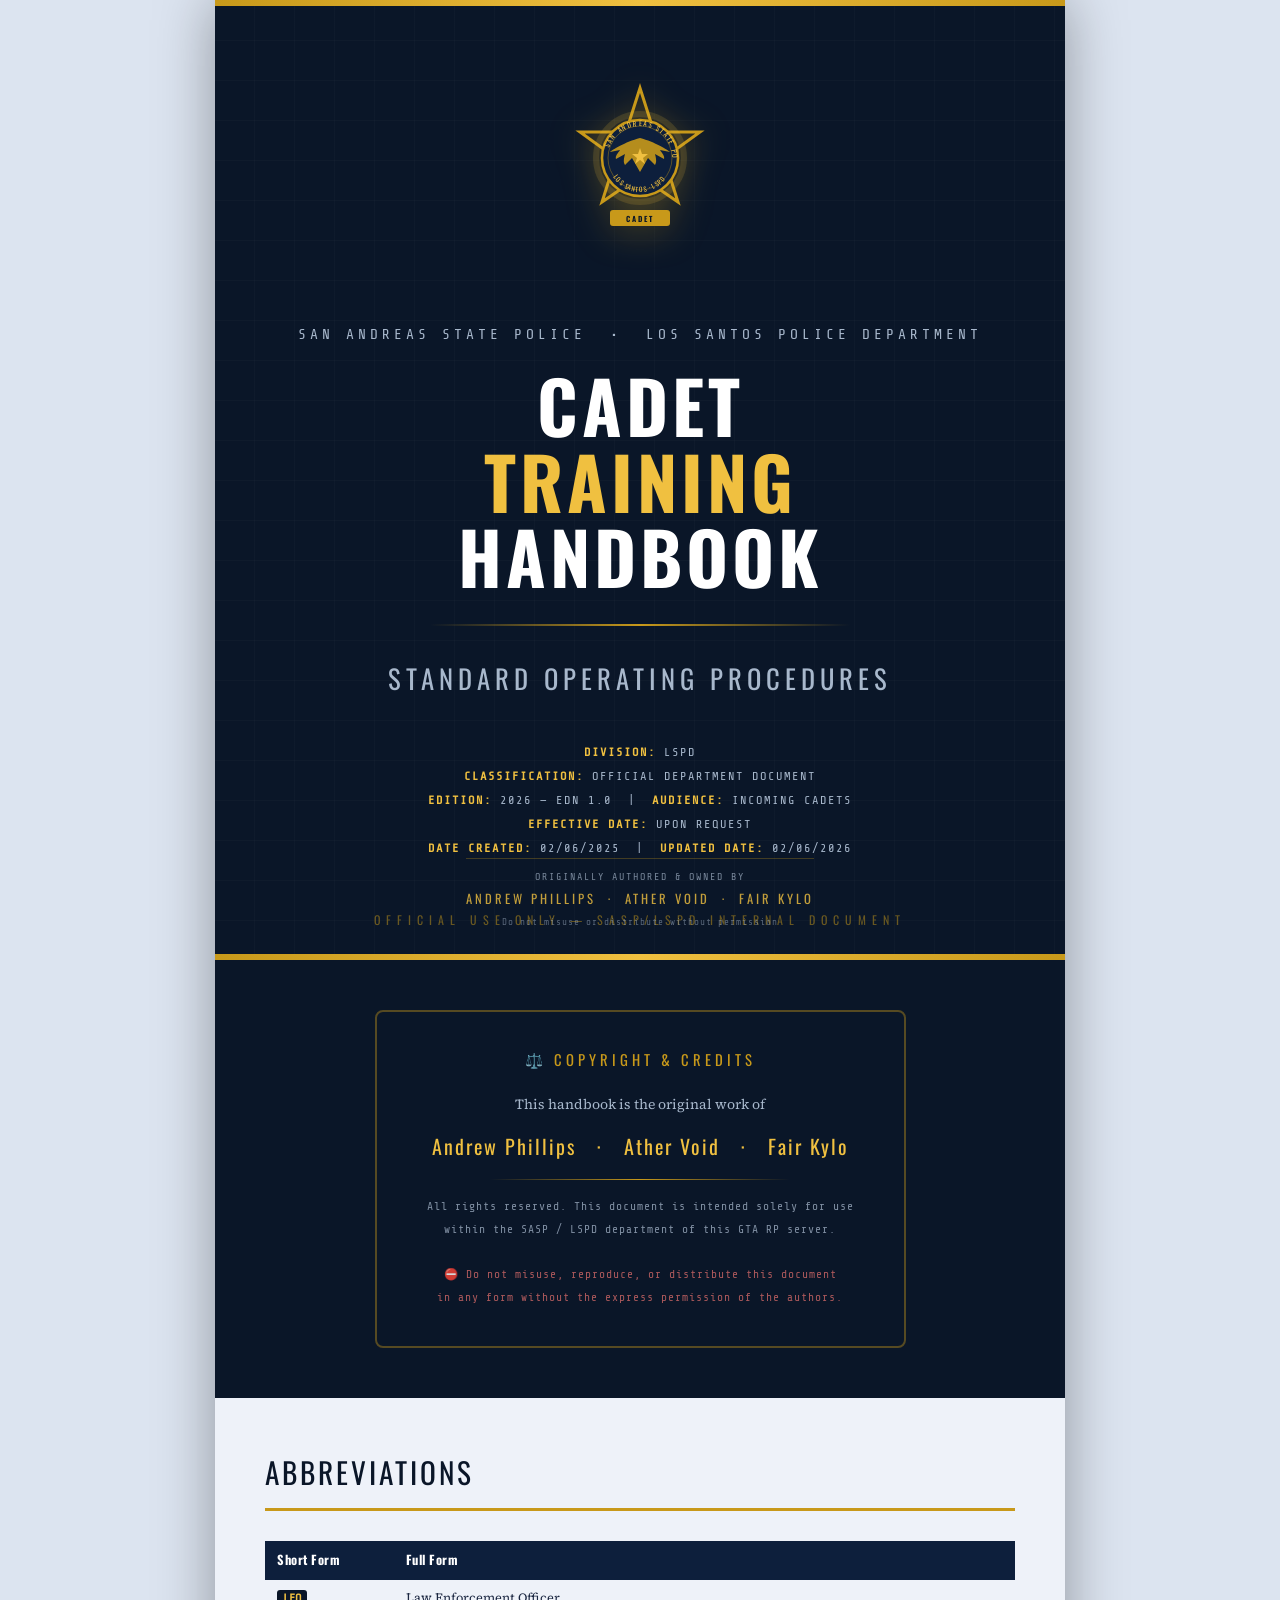
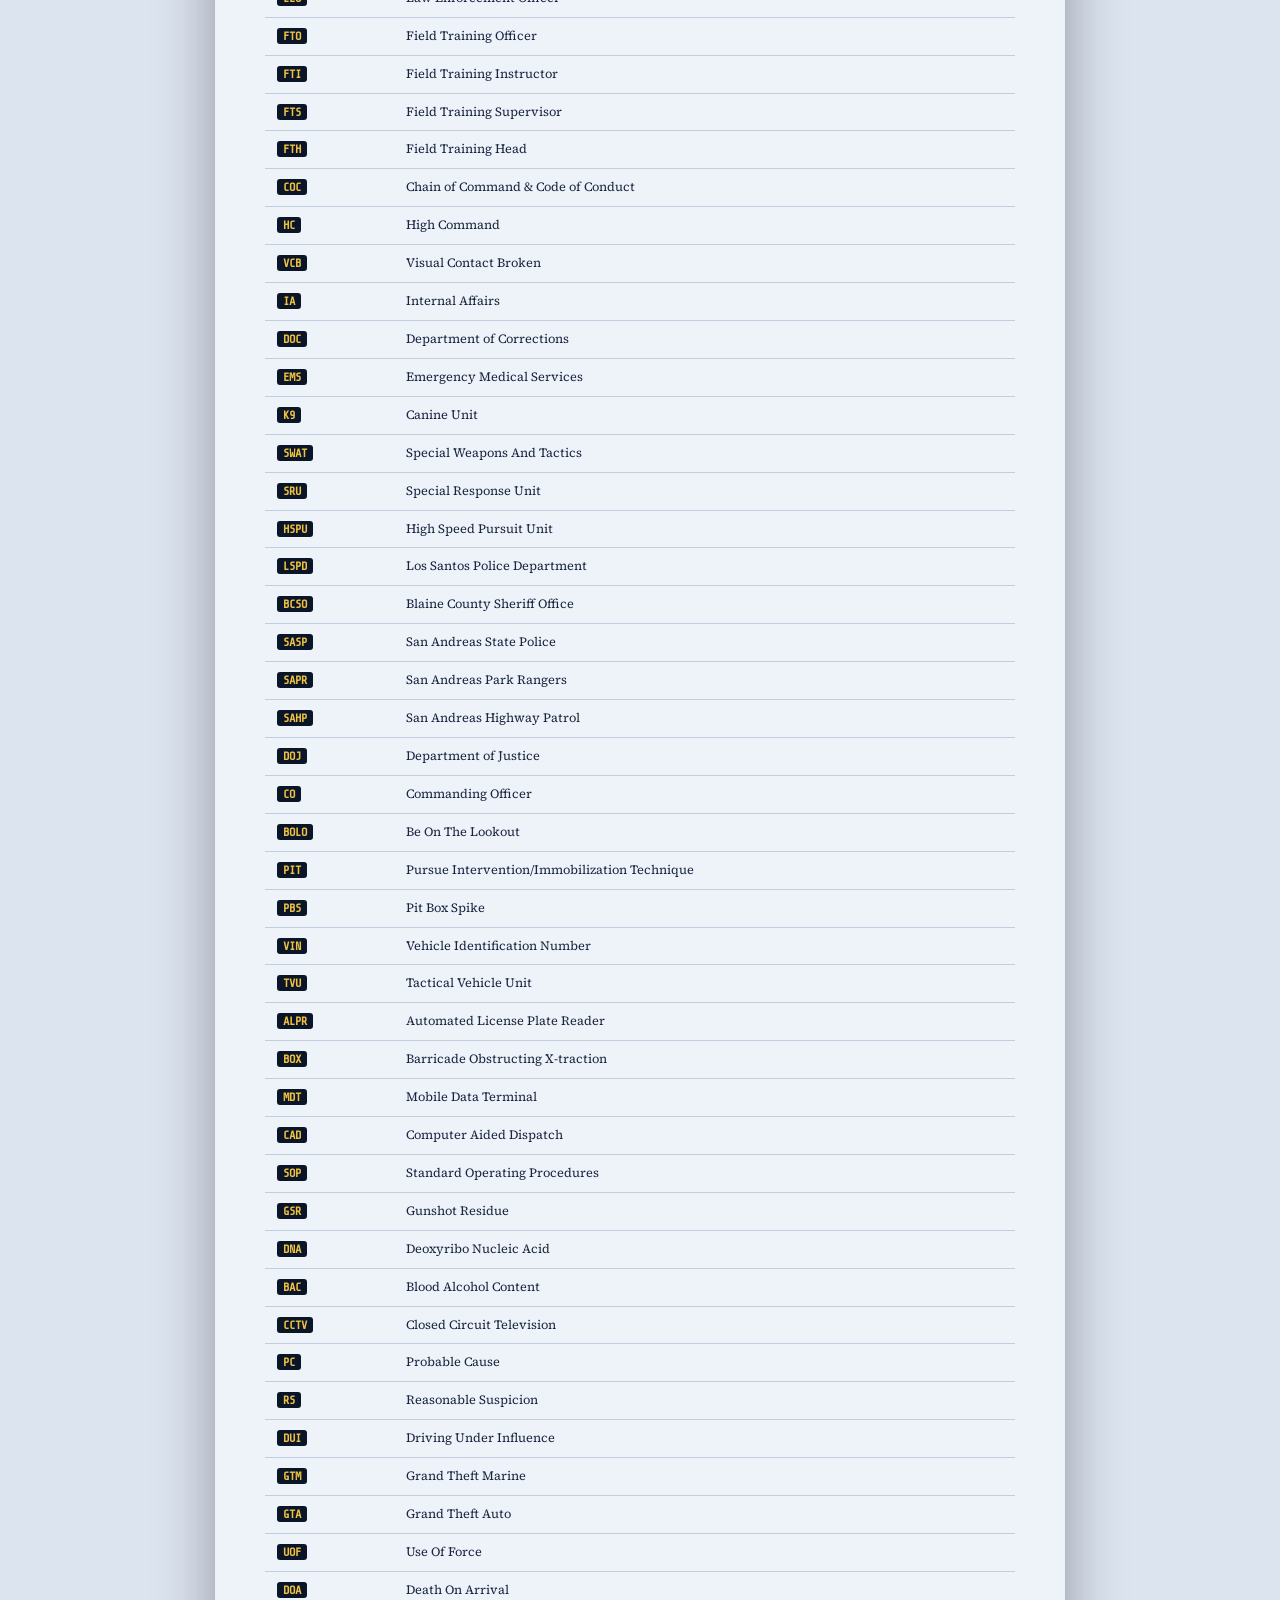
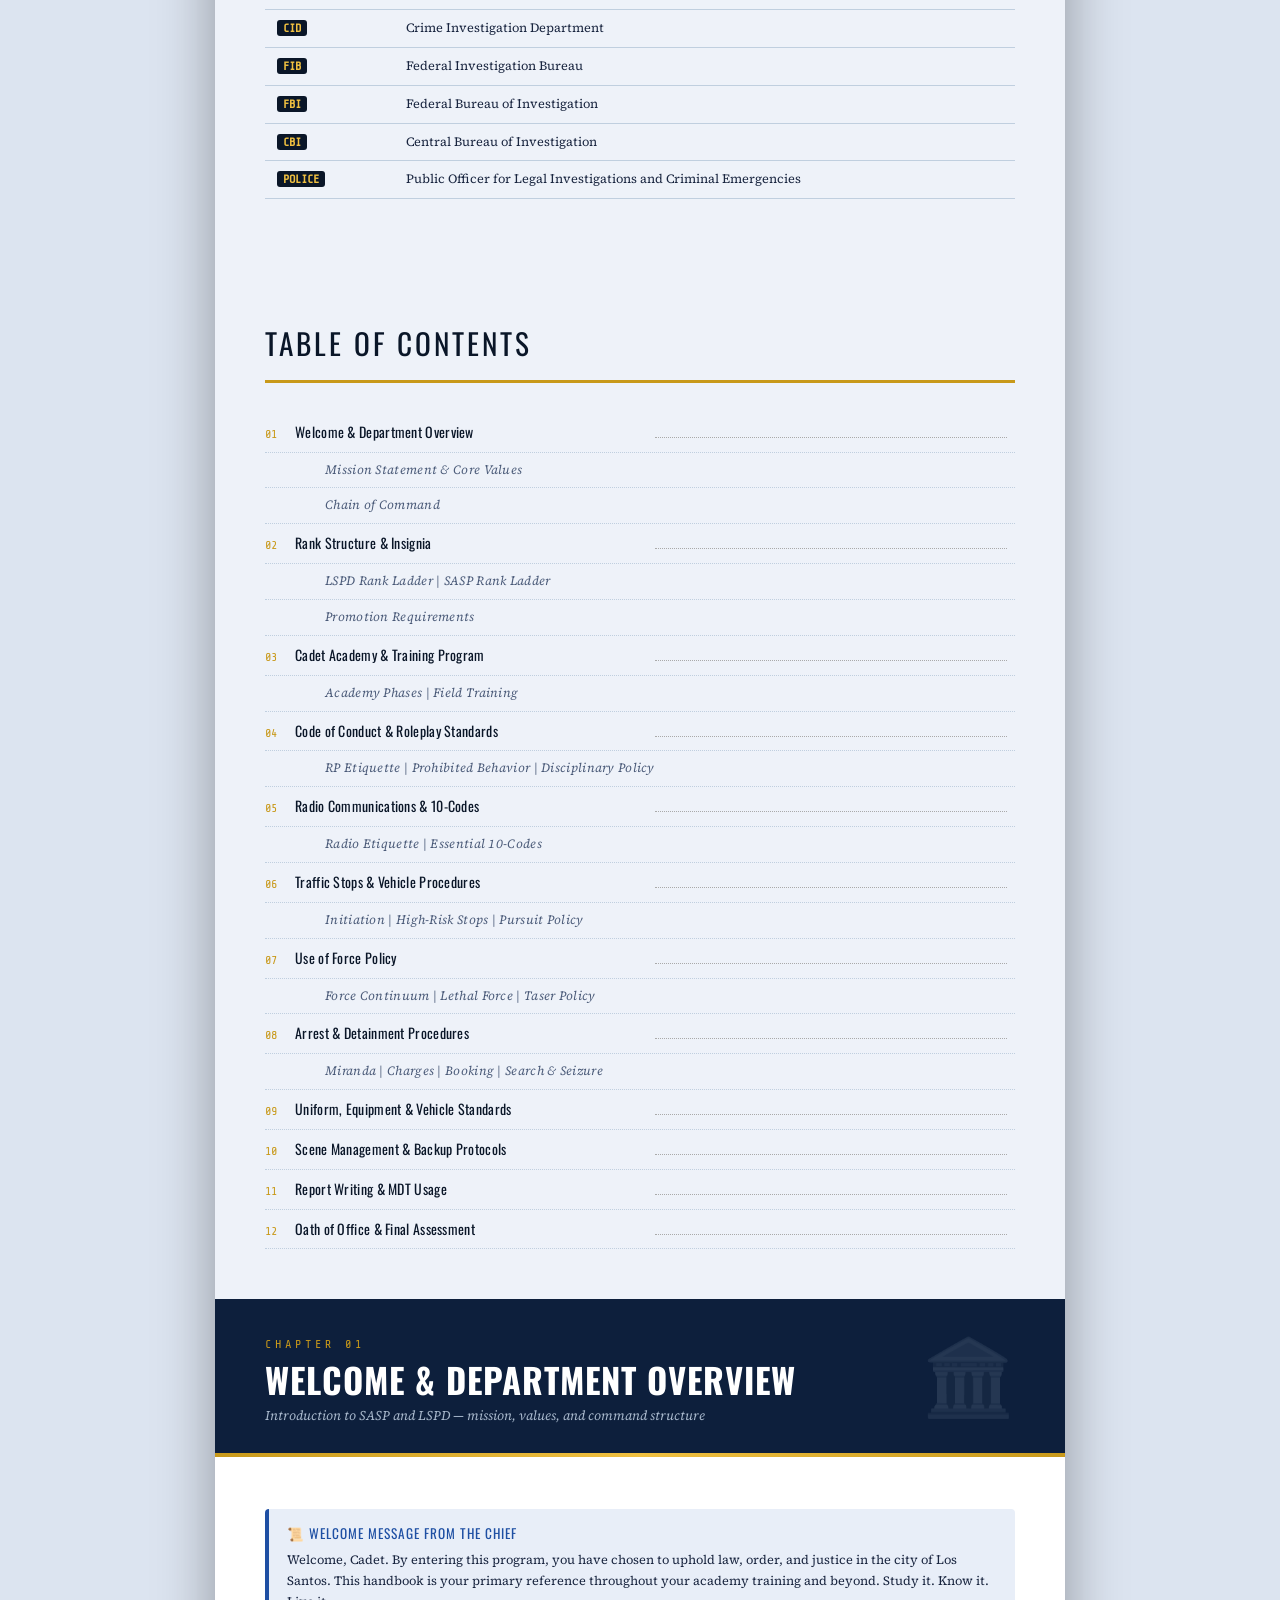
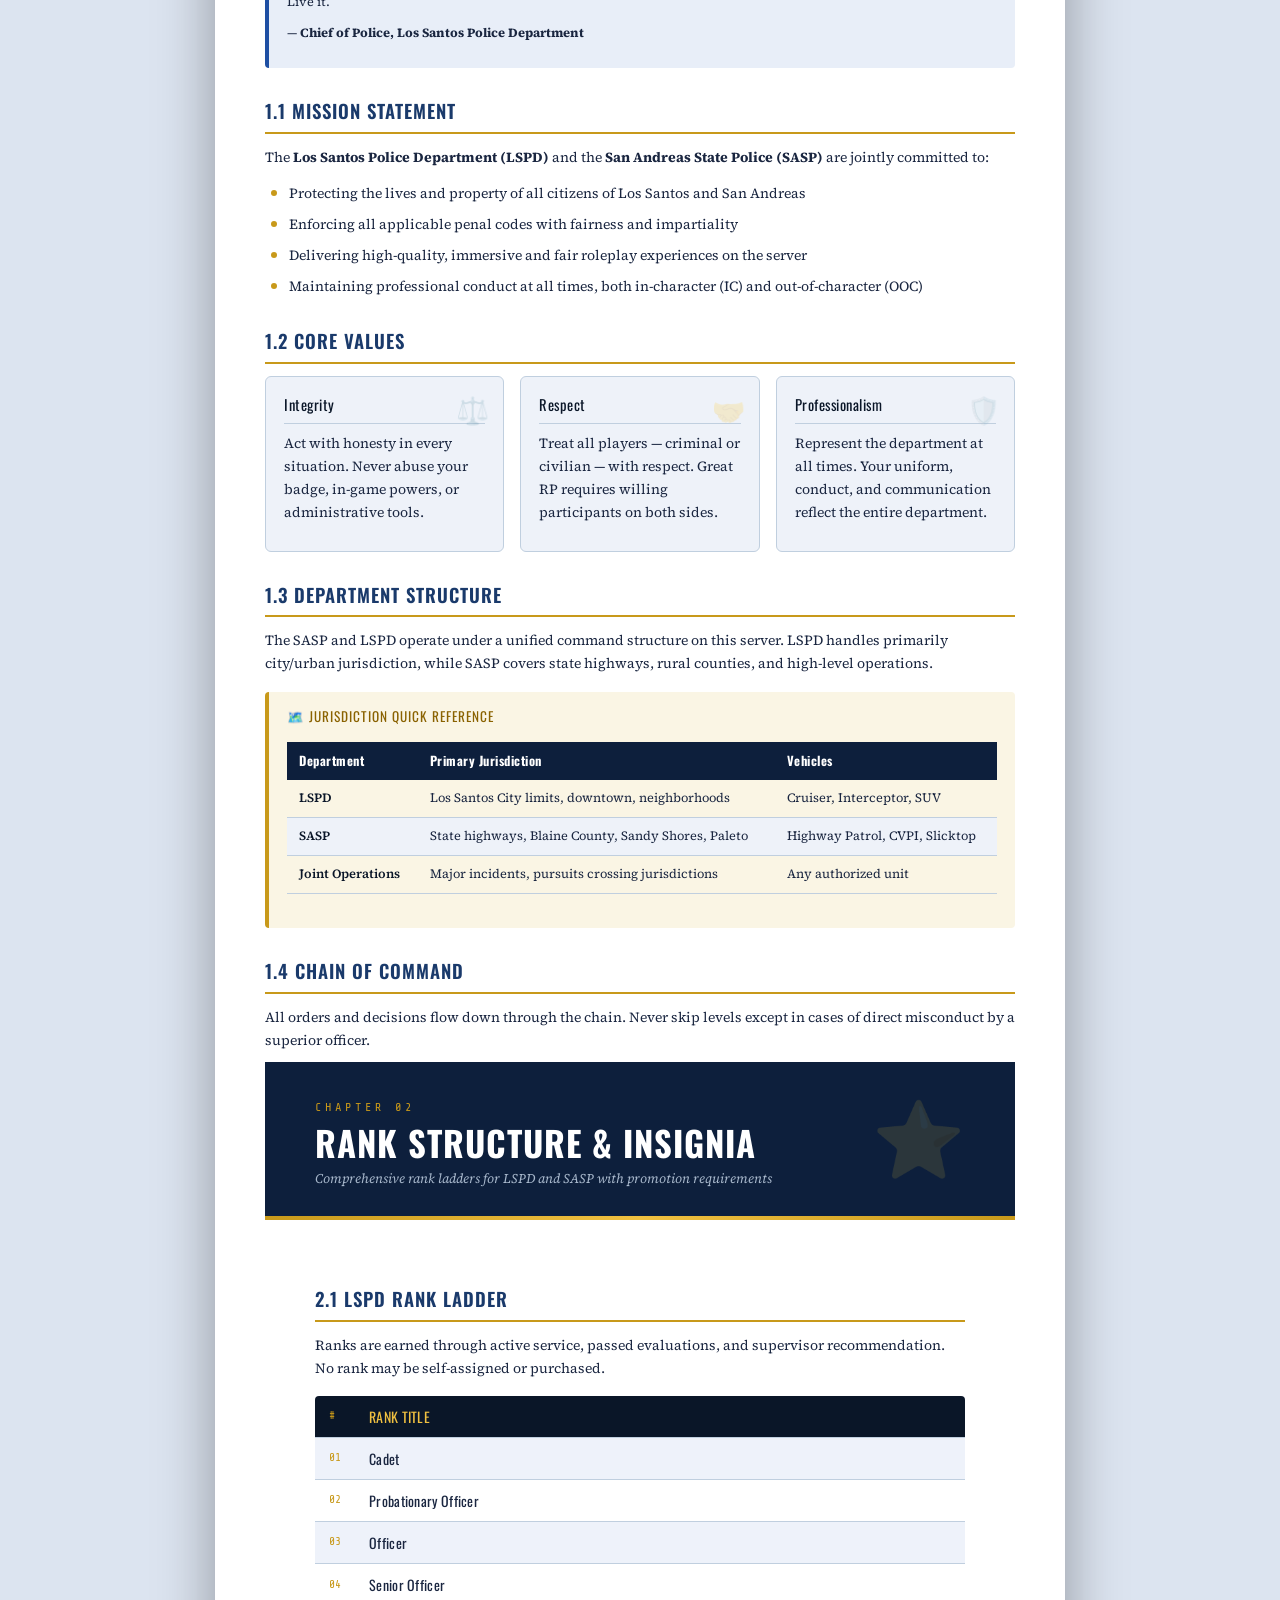
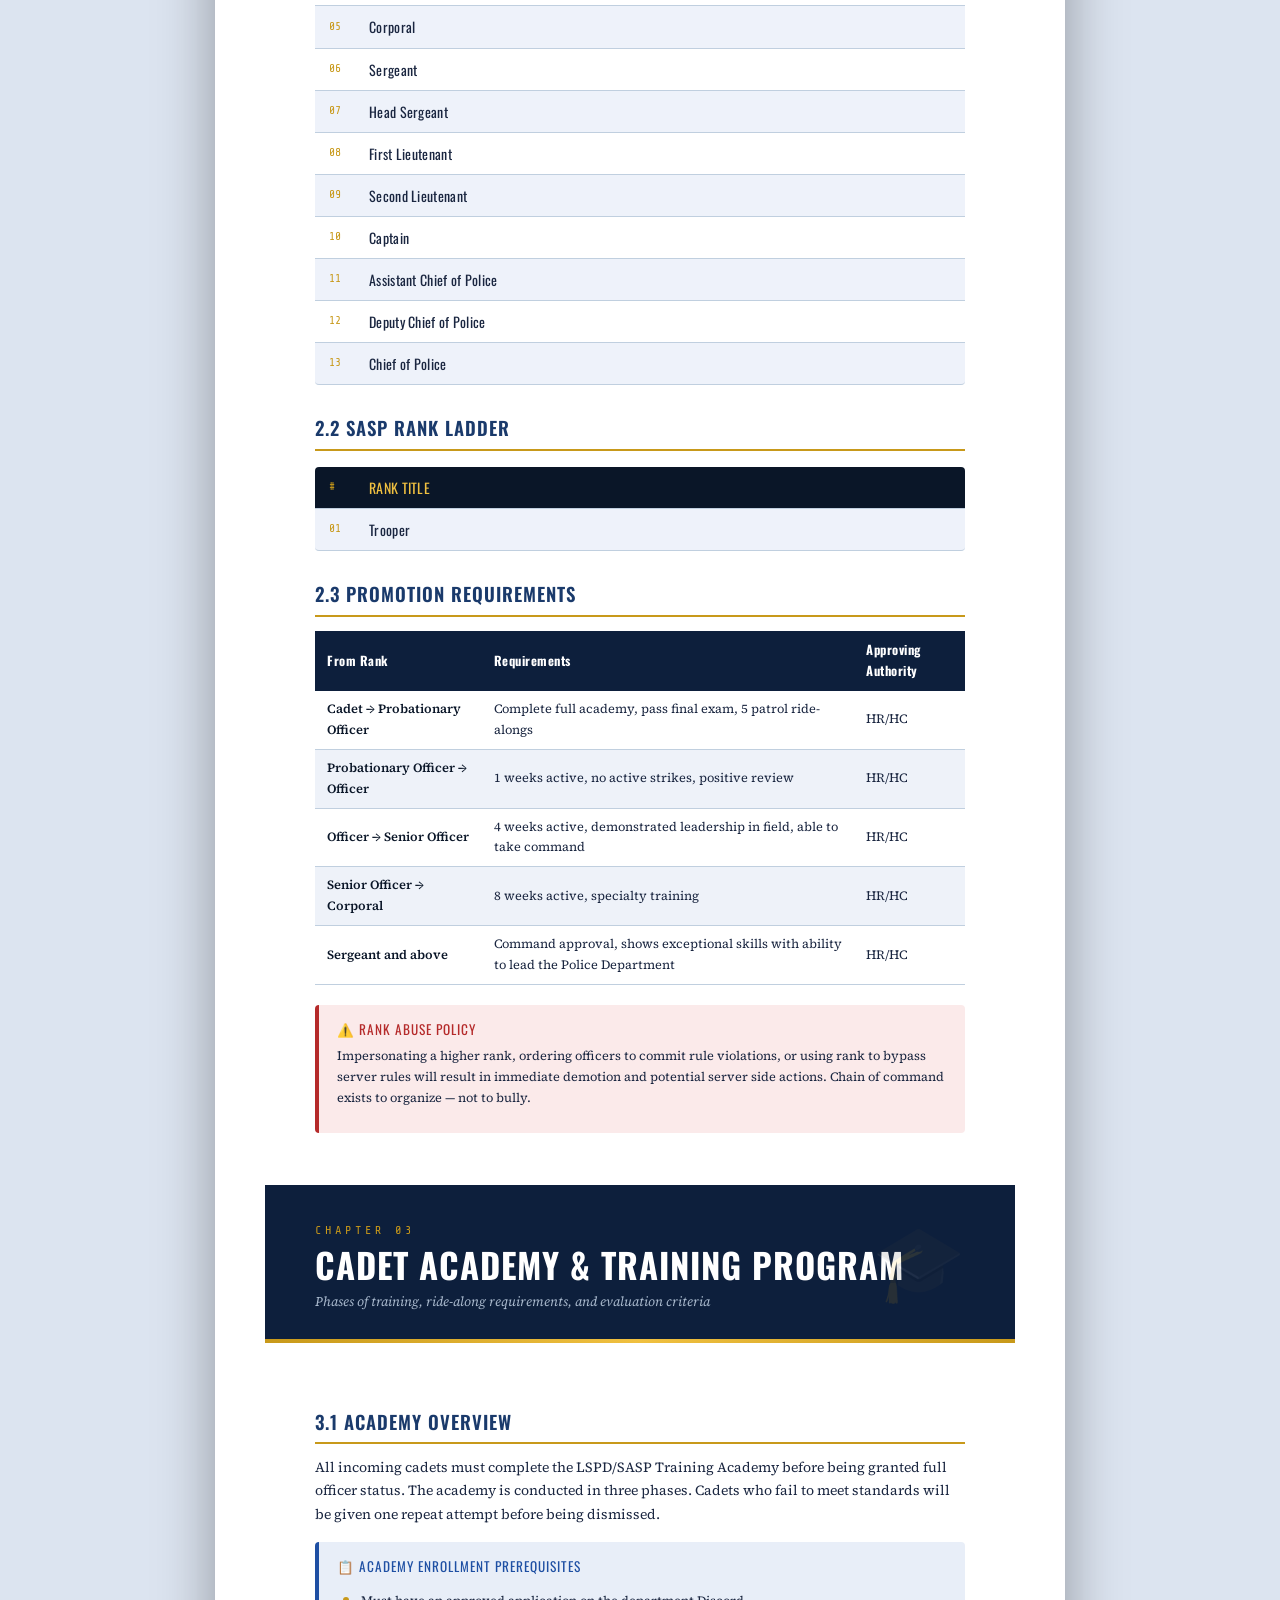
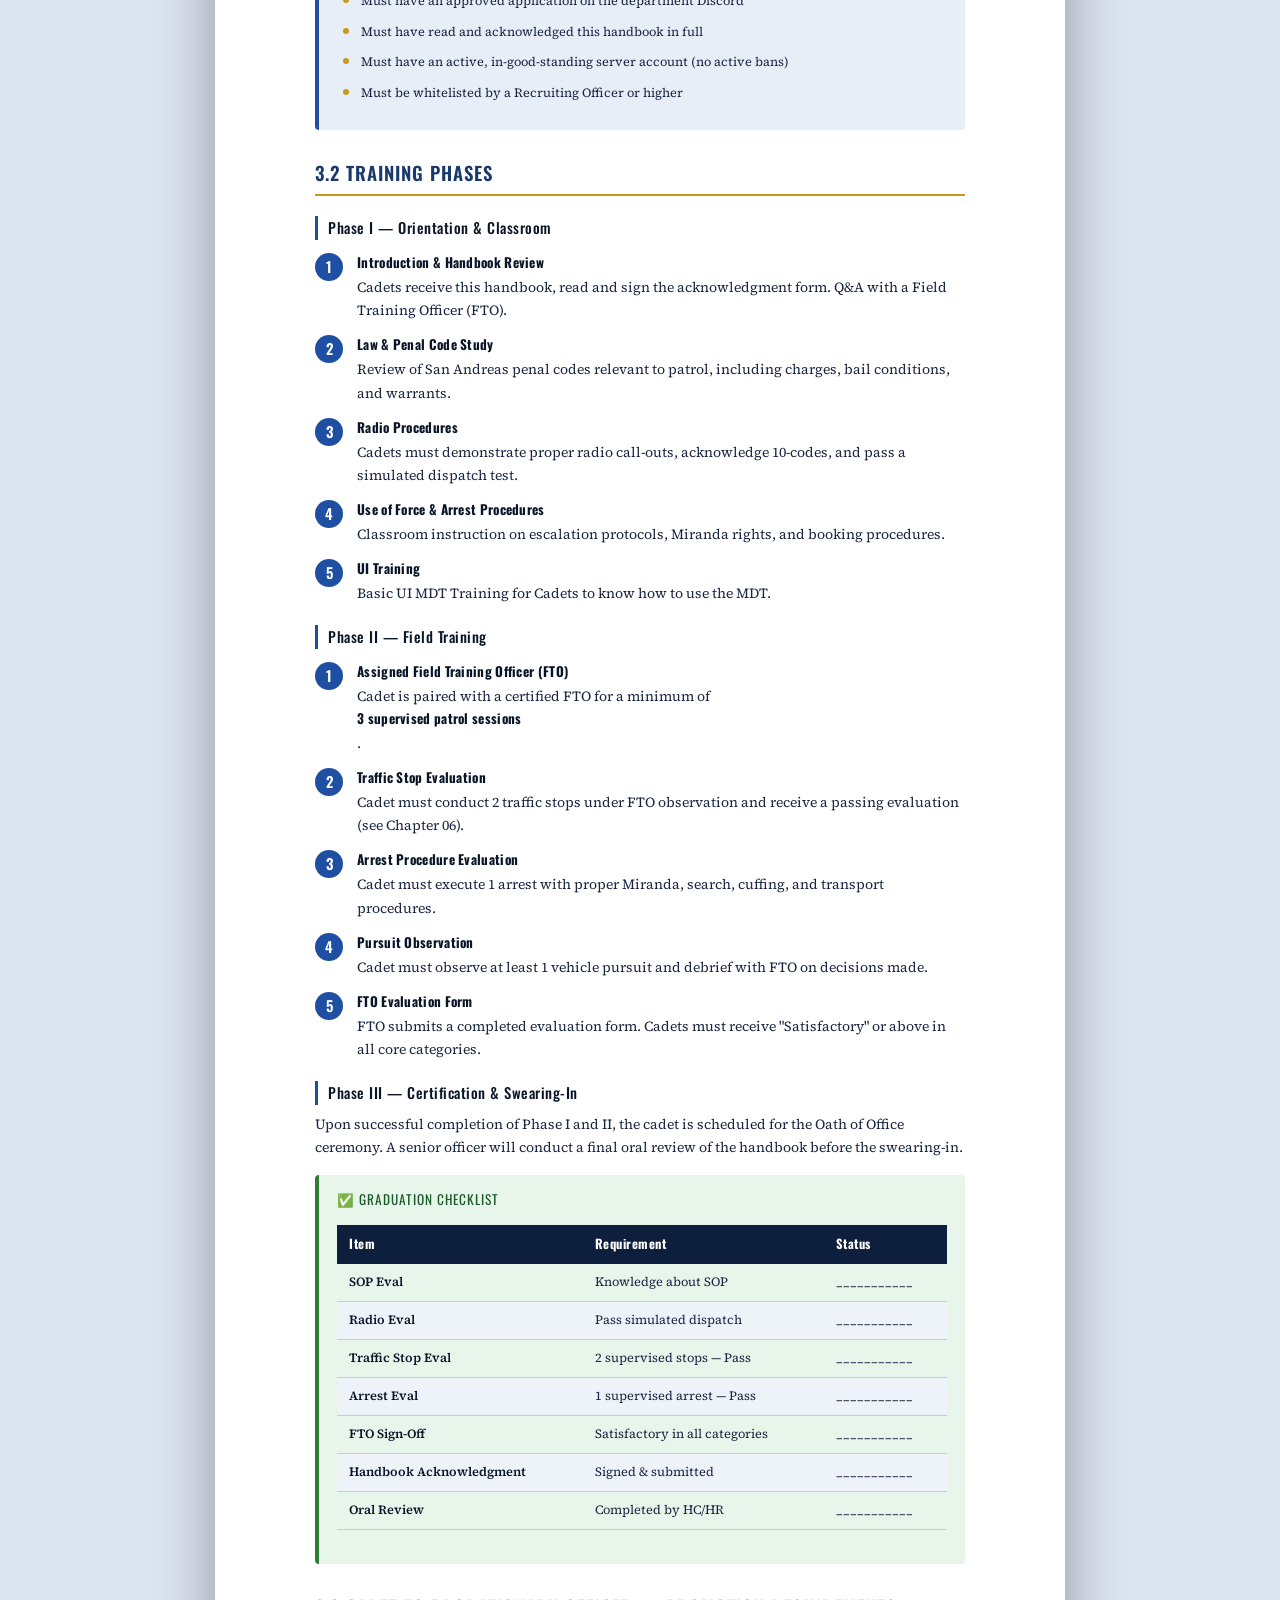
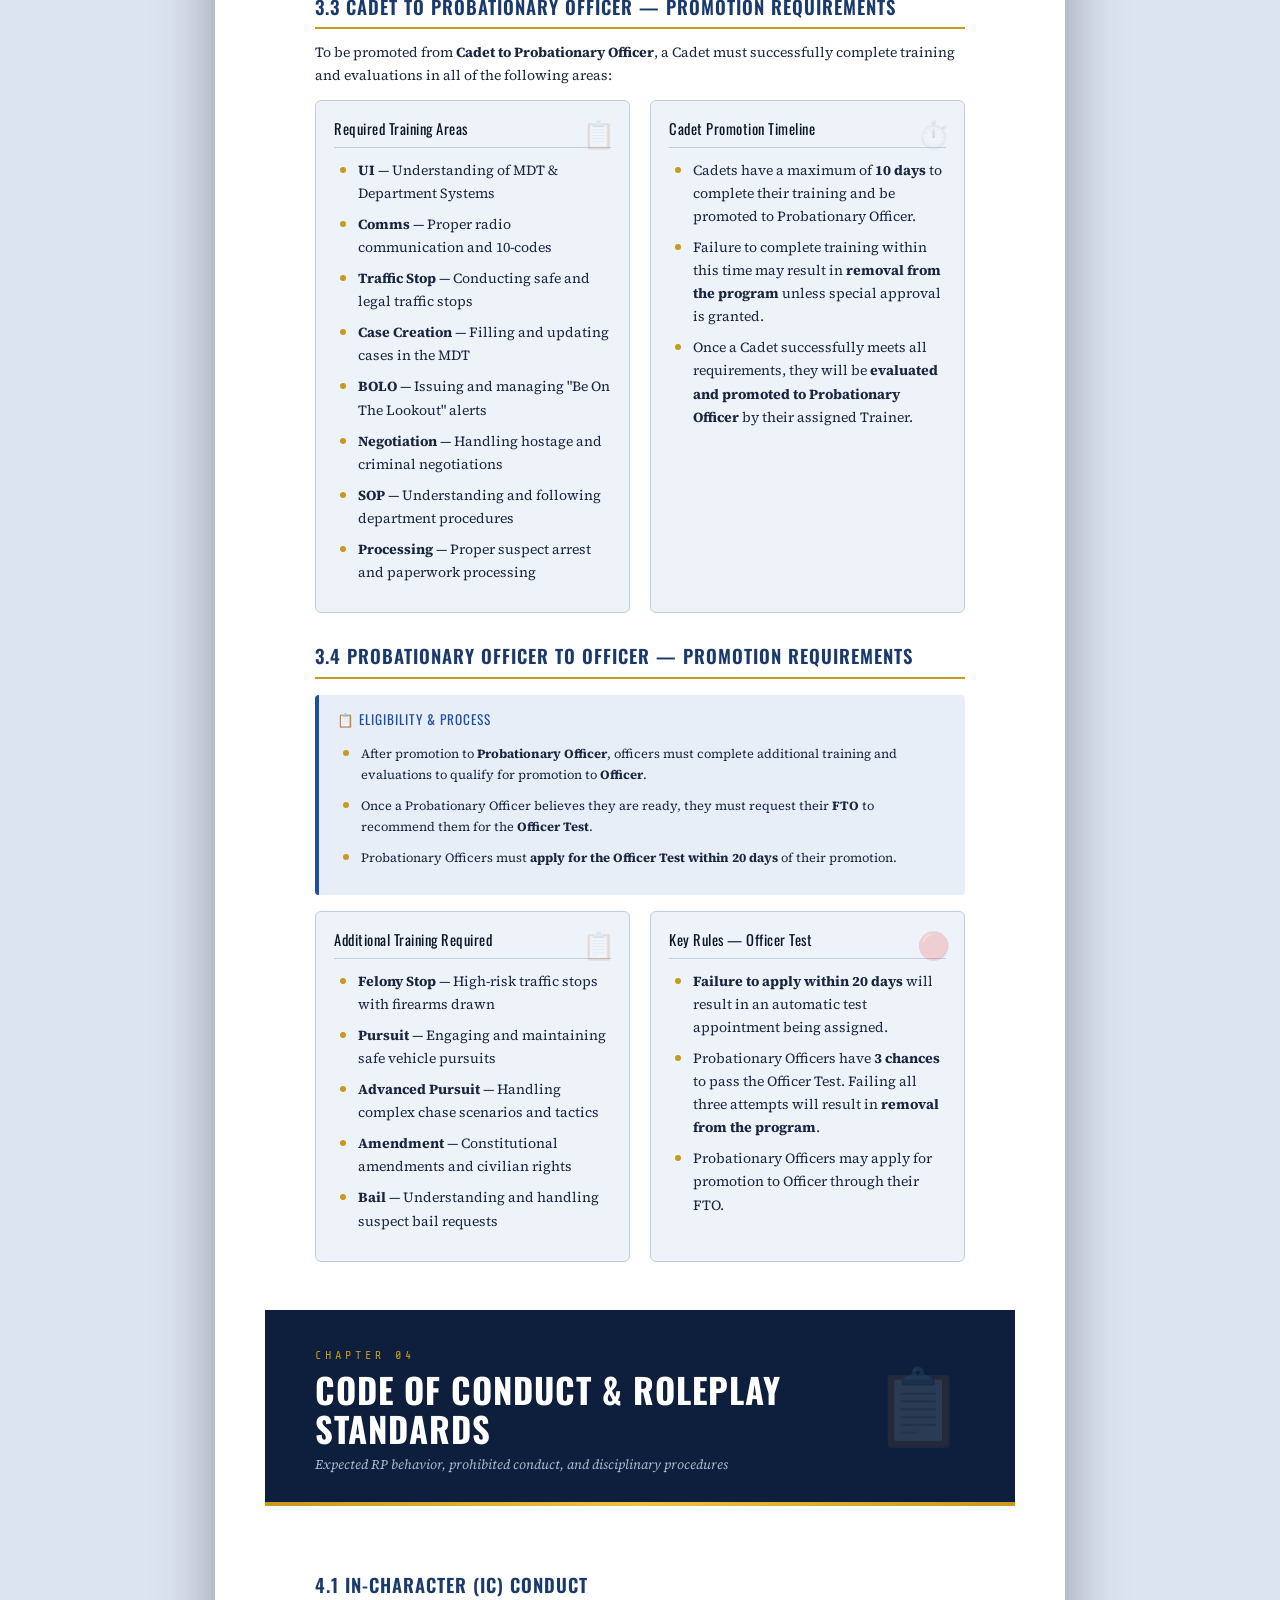
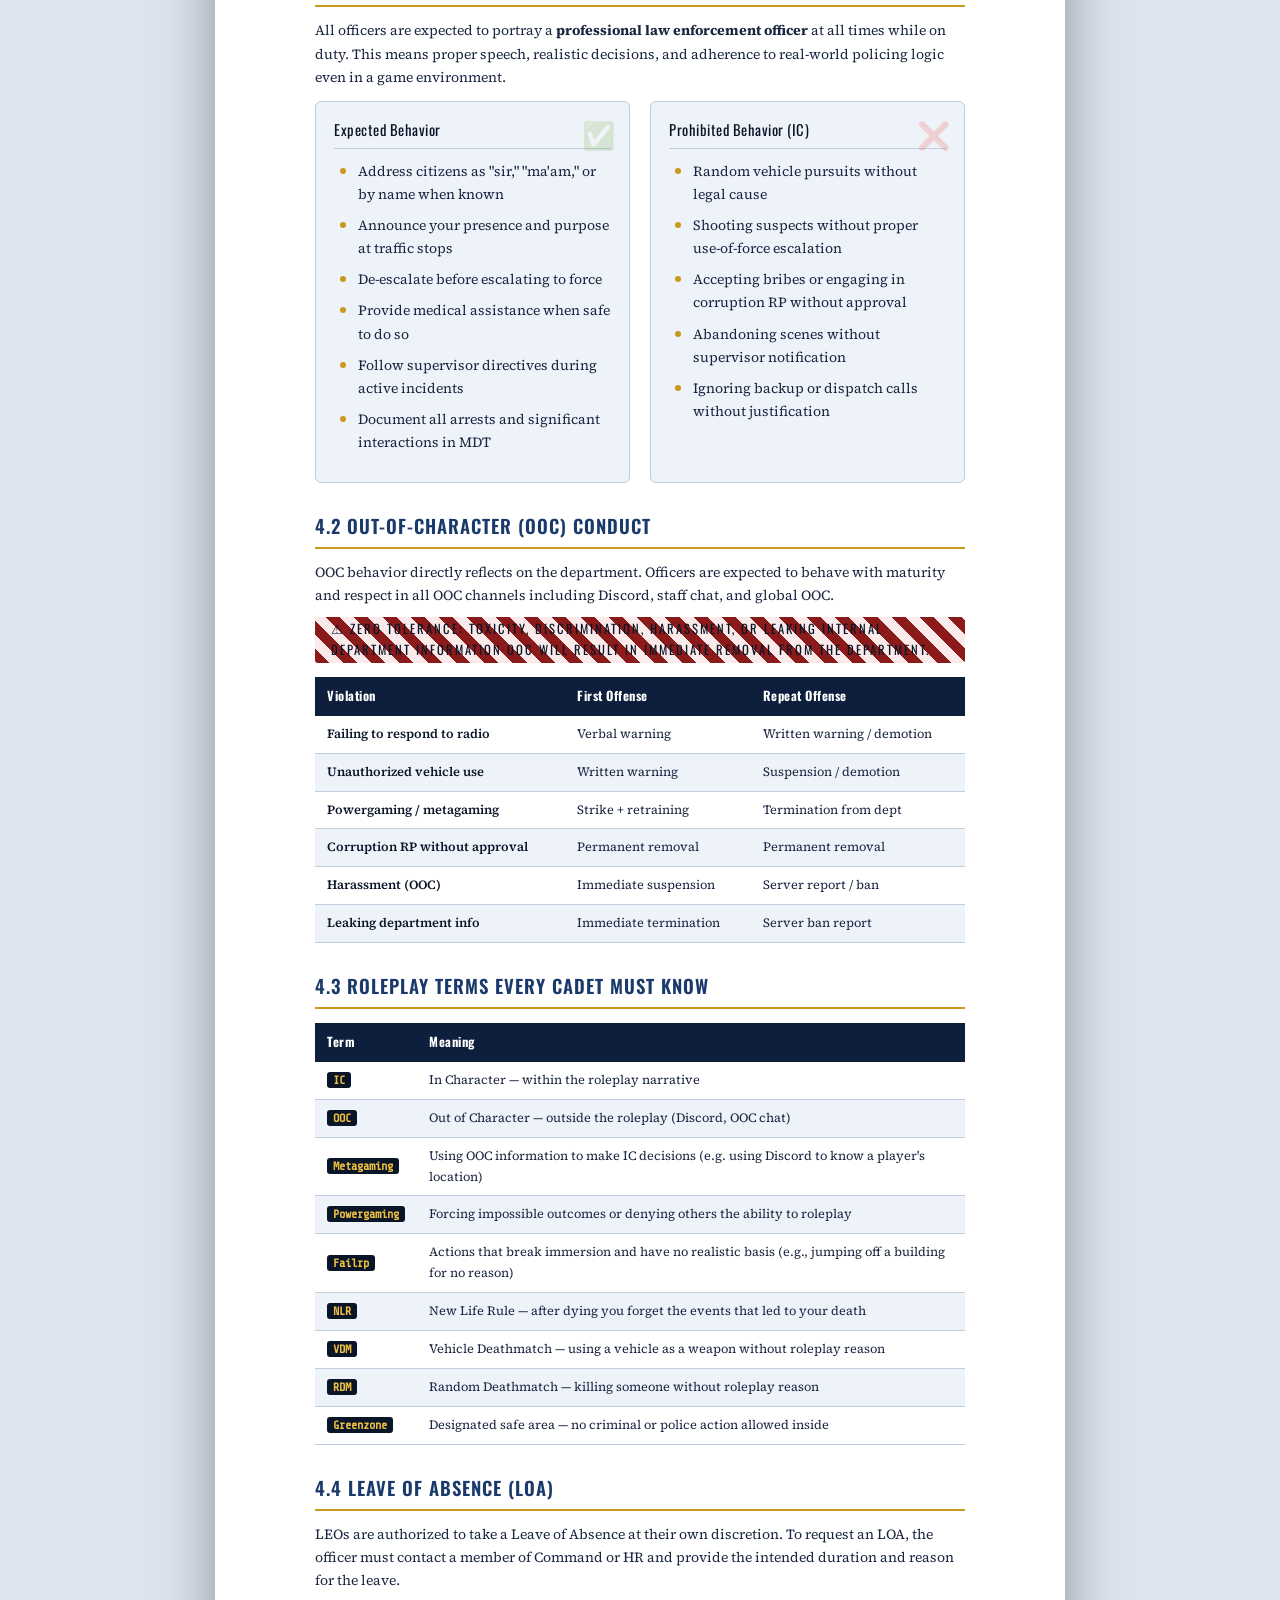
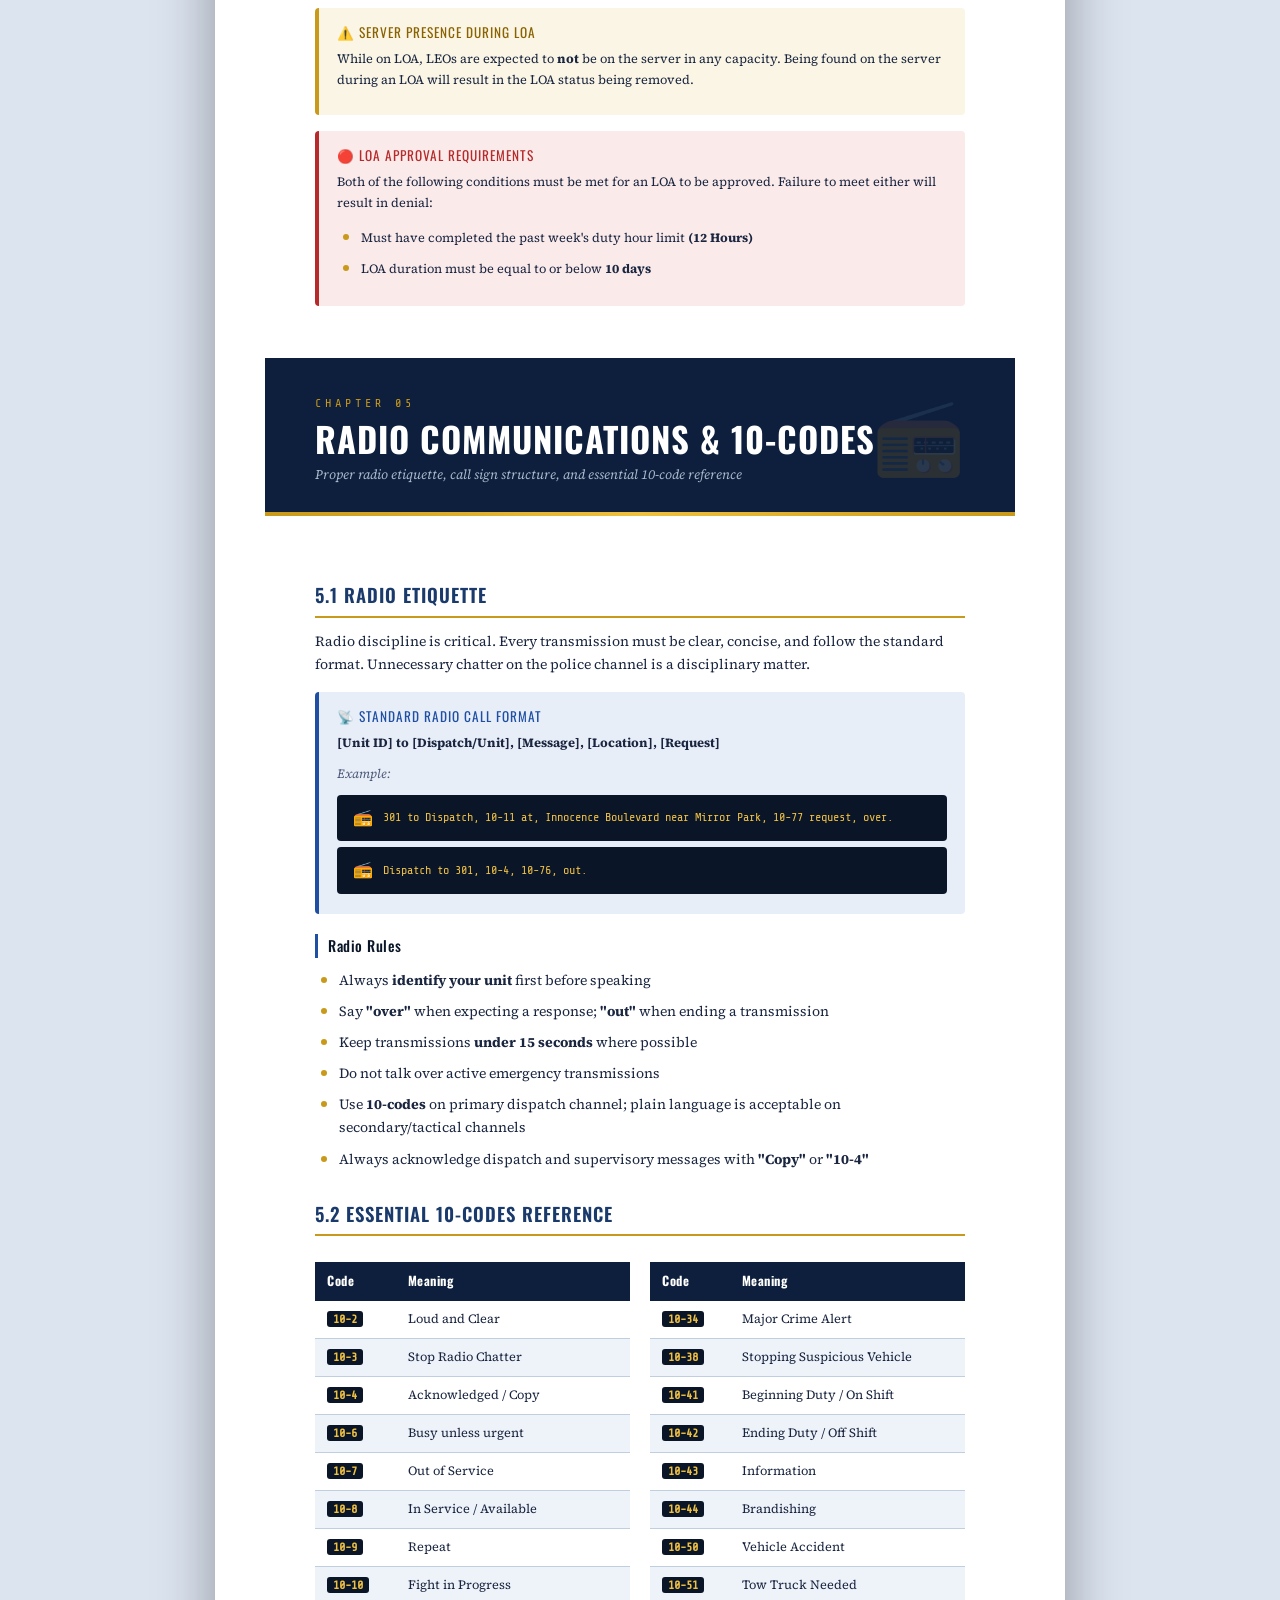
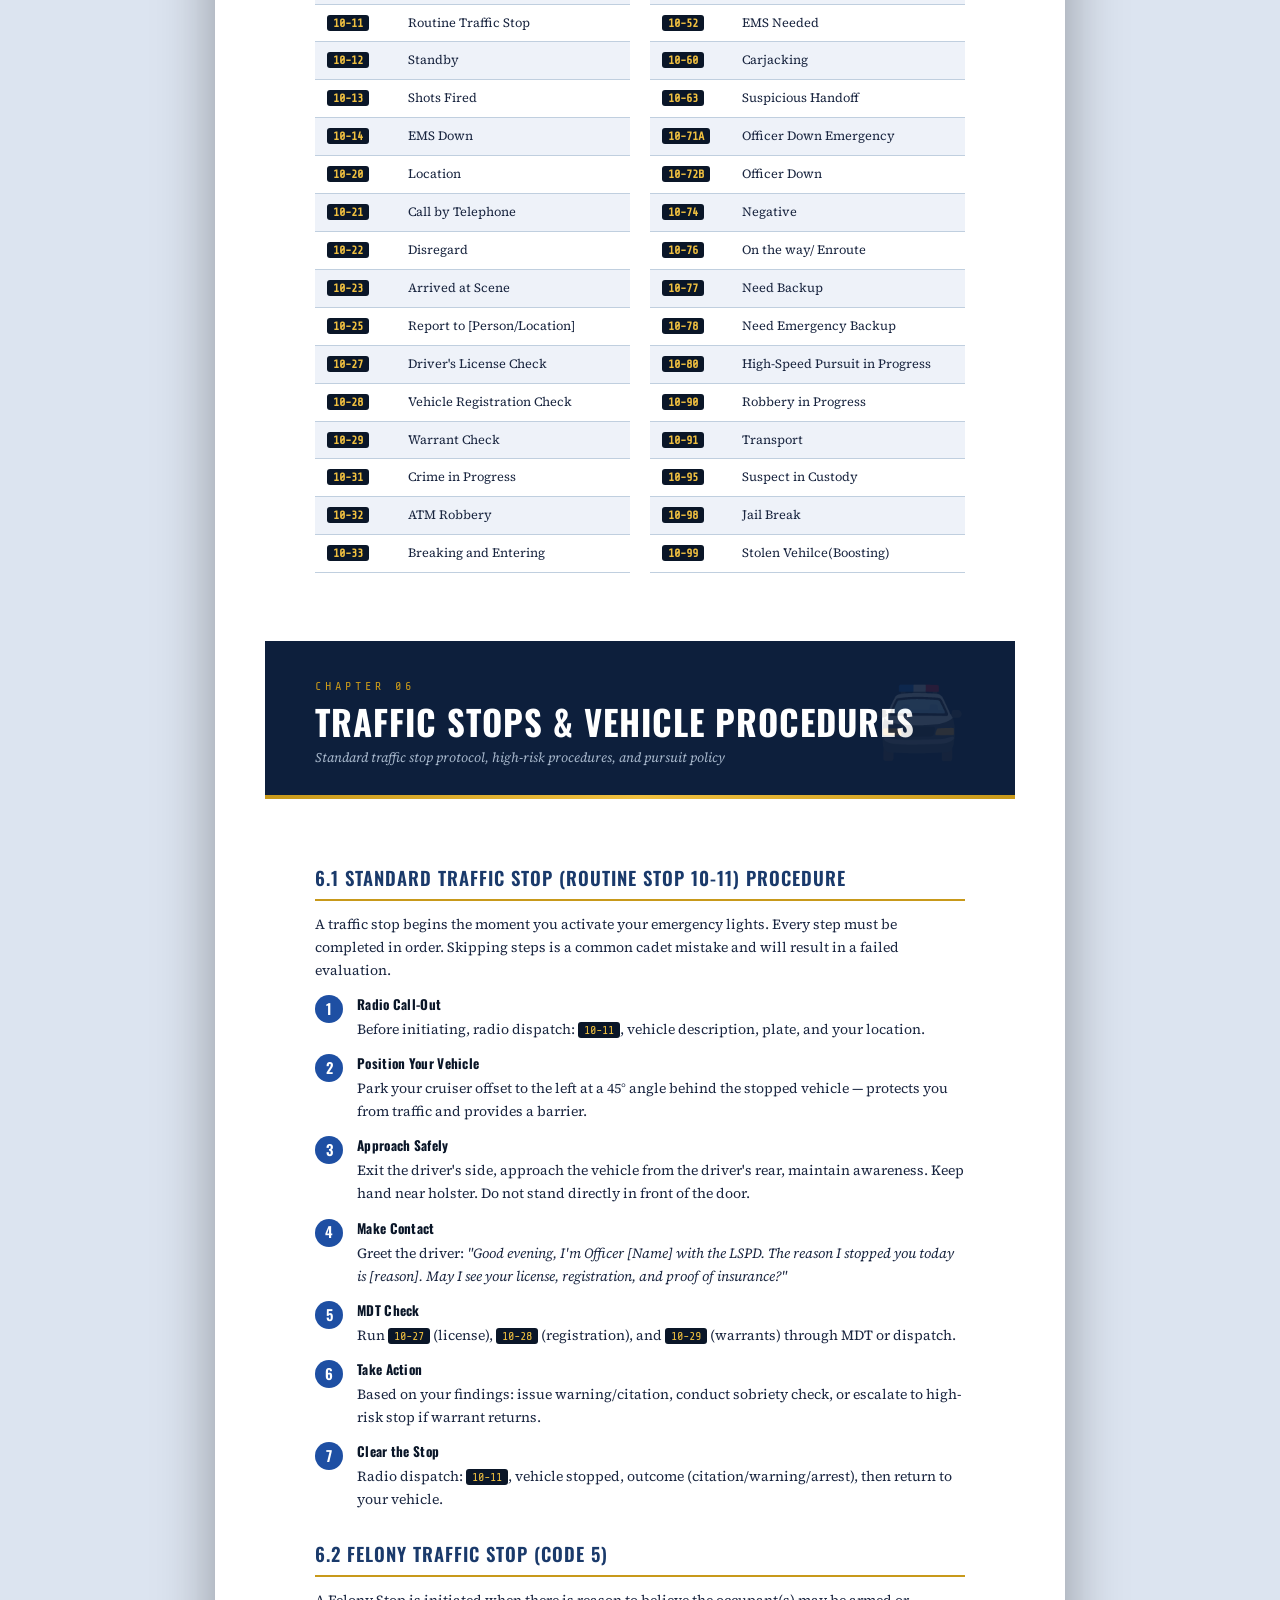
==== commit 18744b91: "Add files via upload" ====
--- a/lspd/cadethandbook.html
+++ b/lspd/cadethandbook.html
@@ -47,14 +47,15 @@
   .cover {
     background: var(--navy);
     color: white;
-    min-height: 1100px;
+    min-height: 100vh;
     display: flex;
     flex-direction: column;
     align-items: center;
     justify-content: center;
     position: relative;
     overflow: hidden;
-    padding: 60px 40px;
+    padding: 80px 40px 100px;
+    gap: 8px;
   }
   .cover::before {
     content: '';
@@ -92,9 +93,9 @@
   }
   .cover-title {
     font-family: 'Oswald', sans-serif;
-    font-size: 44pt;
+    font-size: 54pt;
     font-weight: 700;
-    letter-spacing: 2px;
+    letter-spacing: 4px;
     text-transform: uppercase;
     color: white;
     text-align: center;
@@ -616,6 +617,41 @@
 <div class="cover">
   <div class="cover-stripe"></div>
 
+  <!-- Police Badge SVG -->
+  <div class="badge-wrap">
+    <svg class="badge-svg" width="180" height="200" viewBox="0 0 180 200" xmlns="http://www.w3.org/2000/svg">
+      <!-- Outer star shape -->
+      <polygon points="90,8 104,52 150,52 114,78 128,122 90,96 52,122 66,78 30,52 76,52"
+        fill="none" stroke="#c8991a" stroke-width="3"/>
+      <polygon points="90,8 104,52 150,52 114,78 128,122 90,96 52,122 66,78 30,52 76,52"
+        fill="rgba(200,153,26,0.08)"/>
+      <!-- Inner circle -->
+      <circle cx="90" cy="78" r="38" fill="var(--dark)" stroke="#c8991a" stroke-width="2.5"/>
+      <circle cx="90" cy="78" r="32" fill="none" stroke="rgba(200,153,26,0.4)" stroke-width="1"/>
+      <!-- Eagle silhouette (simple wings) -->
+      <path d="M90 58 C75 62 62 70 60 72 L70 70 C68 73 65 76 66 79 L75 74 C74 78 73 82 75 85 L82 78 L90 92 L98 78 L105 85 C107 82 106 78 105 74 L114 79 C115 76 112 73 110 70 L120 72 C118 70 105 62 90 58Z"
+        fill="#c8991a" opacity="0.9"/>
+      <!-- Badge text arc top -->
+      <path id="arcTop" d="M 58 78 A 32 32 0 0 1 122 78" fill="none"/>
+      <text font-family="Oswald,sans-serif" font-size="7" fill="#f0c040" letter-spacing="1.5">
+        <textPath href="#arcTop" startOffset="10%">SAN ANDREAS STATE POLICE</textPath>
+      </text>
+      <!-- Badge text arc bottom -->
+      <path id="arcBot" d="M 58 80 A 32 32 0 0 0 122 80" fill="none"/>
+      <text font-family="Oswald,sans-serif" font-size="6.5" fill="#f0c040" letter-spacing="1">
+        <textPath href="#arcBot" startOffset="18%">LOS SANTOS · LSPD</textPath>
+      </text>
+      <!-- Center star -->
+      <polygon points="90,68 92,74 98,74 93,78 95,84 90,80 85,84 87,78 82,74 88,74"
+        fill="#f0c040"/>
+      <!-- Bottom ribbon -->
+      <rect x="60" y="130" width="60" height="16" rx="3" fill="#c8991a"/>
+      <text x="90" y="142" text-anchor="middle" font-family="Oswald,sans-serif" font-size="7.5" fill="#0a1628" letter-spacing="2" font-weight="700">CADET</text>
+      <!-- Outer glow ring -->
+      <circle cx="90" cy="78" r="44" fill="none" stroke="rgba(240,192,64,0.15)" stroke-width="6"/>
+    </svg>
+  </div>
+
   <div class="cover-subtitle-top">San Andreas State Police &nbsp;•&nbsp; Los Santos Police Department</div>
   <div class="cover-title">CADET<br><span>TRAINING</span><br>HANDBOOK</div>
   <div class="cover-divider"></div>
@@ -627,7 +663,6 @@
     <strong>EDITION:</strong> 2026 — EDN 1.0 &nbsp;|&nbsp; <strong>AUDIENCE:</strong> INCOMING CADETS<br>
     <strong>EFFECTIVE DATE:</strong> UPON REQUEST<br>
     <strong>DATE CREATED:</strong> 02/06/2025 &nbsp;|&nbsp; <strong>UPDATED DATE:</strong> 02/06/2026<br>
-
   </div>
 
   <div class="cover-classified">OFFICIAL USE ONLY — SASP/LSPD INTERNAL DOCUMENT</div>
@@ -2053,6 +2088,70 @@
       </tbody>
     </table>
 
+    <h2>10.5 Hostage Negotiation — Demands Reference</h2>
+    <p>During a hostage situation, suspects may make various demands. Officers and negotiators must immediately classify each demand as <strong>Negotiable</strong> or <strong>Non-Negotiable</strong>. Never agree to non-negotiable demands. Use stalling tactics, build rapport, and work toward a peaceful resolution.</p>
+
+    <div class="two-col" style="gap:0; margin:20px 0;">
+
+      <div style="background:#e8f5eb; border:2px solid #2e7d32; border-radius:6px 0 0 6px; padding:0; overflow:hidden;">
+        <div style="background:#2e7d32; color:white; font-family:'Oswald',sans-serif; font-size:11pt; letter-spacing:2px; text-transform:uppercase; padding:10px 18px; text-align:center;">✅ Negotiable Demand</div>
+        <div style="padding:10px 18px;">
+          <table style="margin:0; font-size:9.5pt;">
+            <tbody>
+              <tr><td style="font-weight:700; color:#1a5a2a; border-bottom:1px solid #b2dfdb;">🍔 Food</td></tr>
+              <tr><td style="font-weight:700; color:#1a5a2a; border-bottom:1px solid #b2dfdb;">💧 Water</td></tr>
+              <tr><td style="font-weight:700; color:#1a5a2a; border-bottom:1px solid #b2dfdb;">💊 Medicine <span style="font-weight:400; font-style:italic; color:var(--muted);">(Oxy is NOT a medicine)</span></td></tr>
+              <tr><td style="font-weight:700; color:#1a5a2a; border-bottom:1px solid #b2dfdb;">🍺 Alcohol</td></tr>
+              <tr><td style="font-weight:700; color:#1a5a2a; border-bottom:1px solid #b2dfdb;">📺 Media Coverage</td></tr>
+              <tr><td style="font-weight:700; color:#1a5a2a;">🚪 Freedom to Leave</td></tr>
+            </tbody>
+          </table>
+        </div>
+      </div>
+
+      <div style="background:#fbeaea; border:2px solid #b52a2a; border-left:none; border-radius:0 6px 6px 0; padding:0; overflow:hidden;">
+        <div style="background:#b52a2a; color:white; font-family:'Oswald',sans-serif; font-size:11pt; letter-spacing:2px; text-transform:uppercase; padding:10px 18px; text-align:center;">🚫 Non-Negotiable Demand</div>
+        <div style="padding:10px 18px;">
+          <table style="margin:0; font-size:9.5pt;">
+            <tbody>
+              <tr><td style="font-weight:700; color:#8b1a1a; border-bottom:1px solid #f5c6c6;">🔫 Weapon</td></tr>
+              <tr><td style="font-weight:700; color:#8b1a1a; border-bottom:1px solid #f5c6c6;">🔴 Ammunition</td></tr>
+              <tr><td style="font-weight:700; color:#8b1a1a; border-bottom:1px solid #f5c6c6;">🔄 Exchanging Hostage</td></tr>
+              <tr><td style="font-weight:700; color:#8b1a1a; border-bottom:1px solid #f5c6c6;">💰 Money</td></tr>
+              <tr><td style="font-weight:700; color:#8b1a1a; border-bottom:1px solid #f5c6c6;">💉 Drugs</td></tr>
+              <tr><td style="font-weight:700; color:#8b1a1a;">🚔 Police Vehicle</td></tr>
+            </tbody>
+          </table>
+        </div>
+      </div>
+    </div>
+
+    <h3>Alternative Demands — Instead of Exchanging a Hostage</h3>
+    <p>When a suspect demands a hostage exchange, negotiators must redirect them toward acceptable alternatives. The following are approved counter-offers that can be proposed in place of a hostage exchange:</p>
+
+    <table>
+      <thead><tr><th>Alternative Demand</th><th>How to Offer It</th></tr></thead>
+      <tbody>
+        <tr><td><strong>Safe Passage / Escort</strong></td><td>Offer the suspect a guaranteed safe walkout to a neutral zone — without handing over an officer or civilian in exchange.</td></tr>
+        <tr><td><strong>Media Statement / Press Conference</strong></td><td>Offer to arrange a live media broadcast where the suspect can address the public or state their grievances.</td></tr>
+        <tr><td><strong>Legal Representation</strong></td><td>Guarantee the suspect access to a lawyer immediately upon surrender, with charges reviewed fairly.</td></tr>
+        <tr><td><strong>Reduced Charges Consideration</strong></td><td>Inform the suspect that cooperation and peaceful resolution may be considered when charges are evaluated.</td></tr>
+        <tr><td><strong>Transportation to Location of Their Choice</strong></td><td>Offer transport to an agreed-upon location (within reason) as part of a surrender deal — no hostage trade involved.</td></tr>
+        <tr><td><strong>Phone Call / Communication</strong></td><td>Allow the suspect to make a phone call to a family member, lawyer, or chosen contact as a goodwill gesture.</td></tr>
+        <tr><td><strong>Release of Minor Charges</strong></td><td>Offer to drop or reduce smaller pending charges if the situation is resolved peacefully and no one is harmed.</td></tr>
+      </tbody>
+    </table>
+
+    <div class="box box-gold">
+      <div class="box-title">🎭 Creative Demands — Officer Discretion</div>
+      <p>Suspects are free to ask for any creative or unconventional demands during a negotiation (e.g. a specific meal, a particular song played over the radio, speaking to a specific person, etc.). <strong>Officers and negotiators have full freedom to evaluate and respond to creative demands at their own discretion.</strong> These are handled on a case-by-case basis and are neither automatically negotiable nor non-negotiable — the negotiator assesses feasibility, safety, and RP value before agreeing or declining. The goal is always to keep the suspect engaged and de-escalate toward a peaceful resolution.</p>
+    </div>
+
+    <div class="box box-red">
+      <div class="box-title">🚫 Hard Rule — Never Accept Non-Negotiables</div>
+      <p>Regardless of how a demand is phrased, disguised, or reframed — weapons, ammunition, drugs, police vehicles, money, or hostage swaps are <strong>never</strong> to be agreed upon. Doing so escalates the scene, endangers other officers, and violates department protocol. If a suspect refuses all alternatives, notify the SC and prepare for tactical resolution.</p>
+    </div>
+
   </div>
 </div>
 
